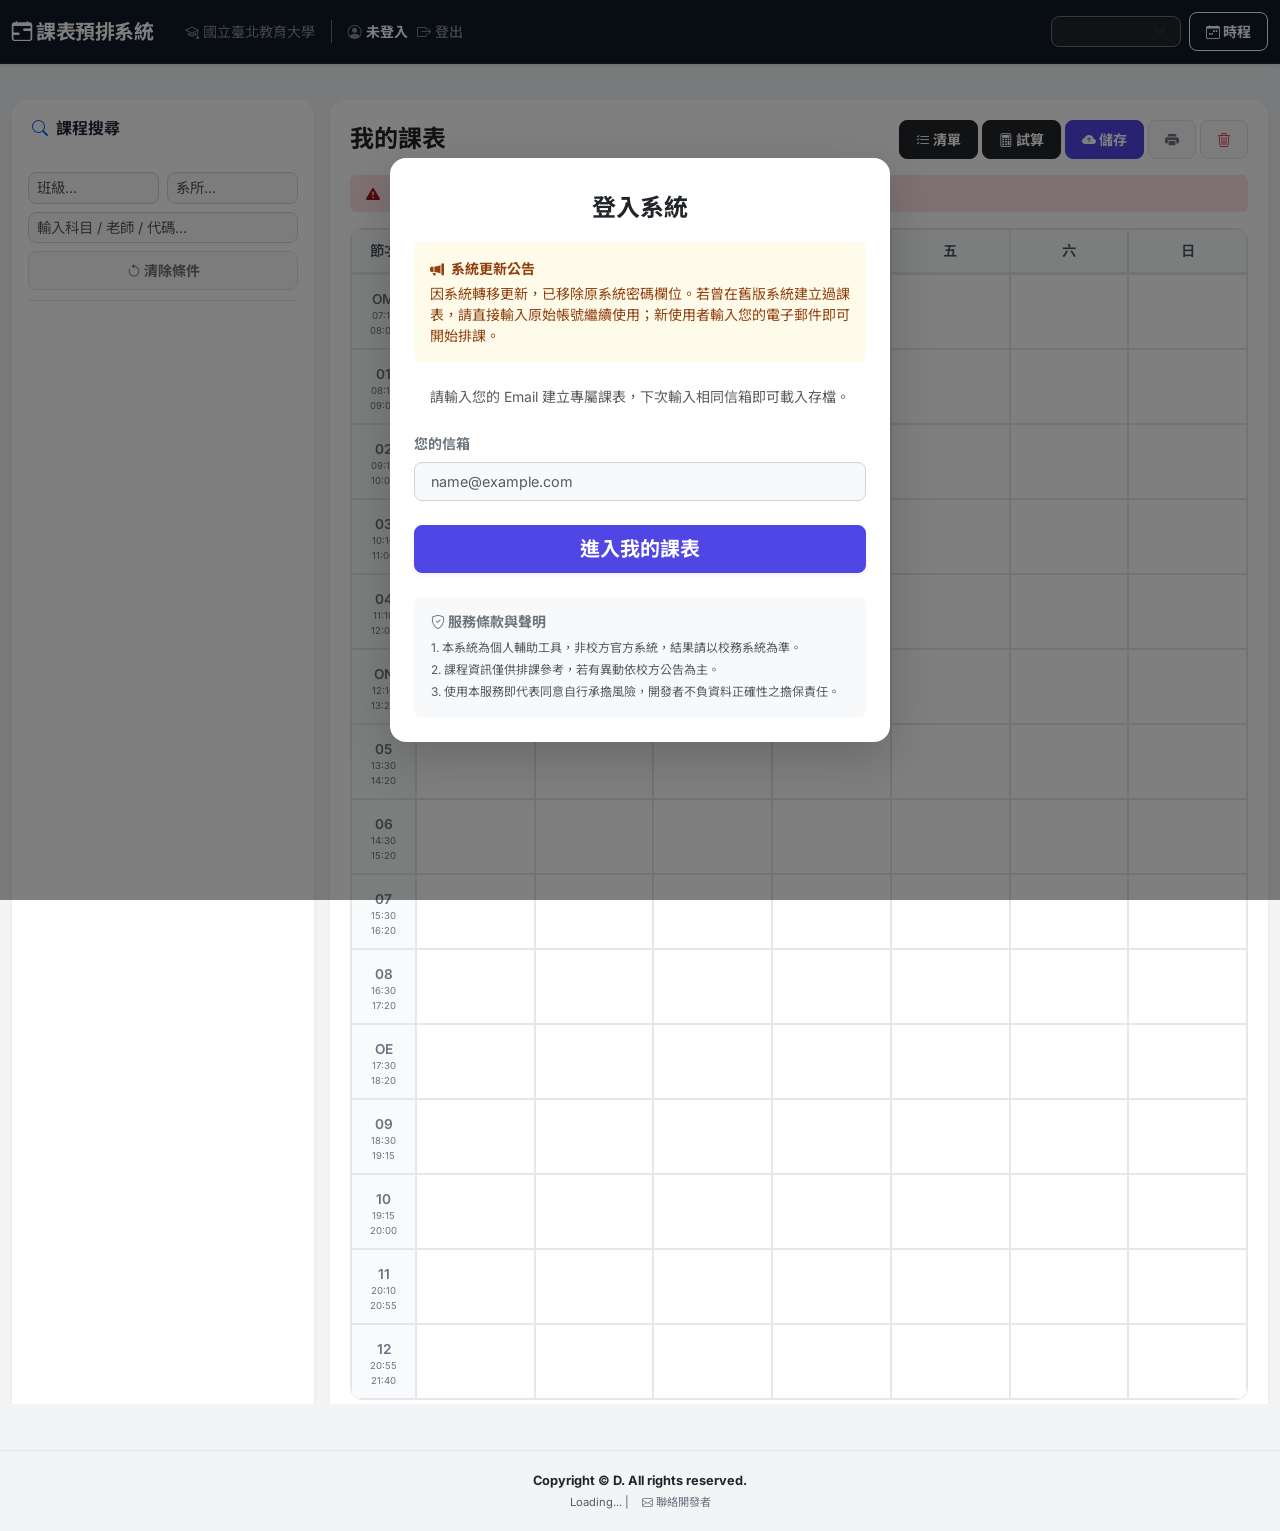
==== index.html @ 664c2acf "Update index.html" ====
<!DOCTYPE html>
<html lang="zh-TW">
<head>
  <meta charset="utf-8">
  <meta name="viewport" content="width=device-width, initial-scale=1">
  <title>課表預排系統</title>
  <link href="https://cdn.jsdelivr.net/npm/bootstrap@5.3.0/dist/css/bootstrap.min.css" rel="stylesheet">
  <link href="https://cdn.jsdelivr.net/npm/bootstrap-icons@1.10.0/font/bootstrap-icons.css" rel="stylesheet">
  <link href="https://fonts.googleapis.com/css2?family=Inter:wght@400;500;600;700&family=Noto+Sans+TC:wght@400;500;700&display=swap" rel="stylesheet">
  
  <style>
    /* === 1. 現代化基礎設計 === */
    :root {
      --primary-color: #4f46e5;
      --primary-hover: #4338ca;
      --bg-color: #f3f4f6;
      --card-bg: #ffffff;
      --text-main: #1f2937;
      --text-muted: #6b7280;
      --border-color: #e5e7eb;
    }

    html, body { height: 100%; margin: 0; padding: 0; }
    body { 
      font-family: 'Inter', 'Noto Sans TC', sans-serif; 
      background-color: var(--bg-color); 
      color: var(--text-main);
      display: flex; flex-direction: column; 
    }
    
    .navbar { background-color: #111827 !important; border-bottom: 1px solid #1f2937; }
    .navbar-brand { font-weight: 700; letter-spacing: -0.5px; }
    .main-content { flex: 1 0 auto; padding-bottom: 30px; height: auto; overflow: visible; padding-top: 20px; }
    
    .card, .timetable-wrapper, .modal-content { 
      border: none; border-radius: 16px; background: var(--card-bg);
      box-shadow: 0 4px 6px -1px rgba(0,0,0,0.05), 0 2px 4px -1px rgba(0,0,0,0.03); 
    }
    
    .card-header { 
      background-color: var(--card-bg) !important; color: var(--text-main) !important; 
      border-bottom: 1px solid var(--border-color); font-weight: 700;
      border-radius: 16px 16px 0 0 !important; padding: 1rem 1.25rem;
    }

    .form-control, .form-select { border-radius: 8px; border: 1px solid #d1d5db; box-shadow: inset 0 1px 2px rgba(0,0,0,0.02); font-size: 0.9rem; }
    .form-control:focus, .form-select:focus { border-color: var(--primary-color); box-shadow: 0 0 0 3px rgba(79, 70, 229, 0.1); }
    .btn { border-radius: 8px; font-weight: 500; padding: 0.5rem 1rem; transition: all 0.2s; }
    .btn-primary { background-color: var(--primary-color); border-color: var(--primary-color); }
    .btn-primary:hover { background-color: var(--primary-hover); border-color: var(--primary-hover); }

    /* 課程列表設計 */
    #courseList { overflow-y: auto; border-top: 1px solid var(--border-color); margin-top: 10px; }
    .list-group-item { border-left: none; border-right: none; padding: 1rem 0.5rem; border-bottom: 1px solid var(--border-color); }
    .list-group-item:last-child { border-bottom: none; }

    /* 現代化課表網格 */
    .timetable-wrapper { padding: 20px; overflow-x: auto; min-height: 300px; }
    .timetable { width: 100%; table-layout: fixed; border-collapse: separate; border-spacing: 0; min-width: 800px; border: 1px solid var(--border-color); border-radius: 12px; overflow: hidden; }
    .timetable th, .timetable td { border: 1px solid var(--border-color); text-align: center; vertical-align: middle; padding: 2px; height: 75px; }
    .timetable th { background-color: #f9fafb; color: #4b5563; height: 45px; font-weight: 600; font-size: 0.9rem; border-bottom: 2px solid var(--border-color); }
    .period-col { width: 65px; background-color: #f9fafb; font-weight: 600; color: #6b7280; font-size: 0.85rem; position: sticky; left: 0; z-index: 5; }
    
    .course-cell { border-radius: 6px; padding: 4px; margin-bottom: 3px; line-height: 1.25; cursor: pointer; text-align: left; border-left: 4px solid; transition: transform 0.15s ease, box-shadow 0.15s ease; position: relative; }
    .course-cell:hover { transform: translateY(-2px); z-index: 10; box-shadow: 0 4px 10px rgba(0,0,0,0.1); }
    
    .type-required { background-color: #e0e7ff; color: #3730a3; border-left-color: #6366f1; }
    .type-elective { background-color: #f3f4f6; color: #374151; border-left-color: #9ca3af; }
    .type-general { background-color: #fef3c7; color: #92400e; border-left-color: #f59e0b; }
    .status-conflict { background-color: #fee2e2 !important; color: #991b1b !important; border-left-color: #ef4444 !important; }

    .cell-title { font-size: 0.85rem; font-weight: 700; margin-bottom: 2px; letter-spacing: -0.2px; }
    .cell-teacher { font-size: 0.75rem; opacity: 0.85; margin-bottom: 0px;}
    .cell-room { font-size: 0.7rem; opacity: 0.7; }
    .cell-class { font-size: 0.7rem; opacity: 0.8; margin-bottom: 2px; }
    
    .type-badge { font-size: 0.65rem; padding: 2px 4px; border-radius: 4px; margin-right: 4px; background: rgba(255,255,255,0.7); font-weight: 600; border: 1px solid rgba(0,0,0,0.05); }
    .week-badge { font-size: 0.65rem; padding: 2px 4px; border-radius: 4px; margin-right: 3px; color: white; background-color: #8b5cf6; vertical-align: middle; font-weight: 600; }

    .btn-delete { position: absolute; top: 2px; right: 2px; font-size: 11px; color: #dc3545; background: rgba(255,255,255,0.95); border-radius: 50%; width: 18px; height: 18px; line-height: 18px; text-align: center; display: none; z-index: 20; border: 1px solid #fecaca; }
    .course-cell:hover .btn-delete { display: block; }

    .schedule-card { border: 1px solid var(--border-color); border-radius: 12px; box-shadow: none; height: 100%; background: white; position: relative; overflow: hidden; padding: 20px; }
    .schedule-date { font-size: 1.1rem; font-weight: 700; margin: 10px 0; color: var(--text-main); }
    .step-list { padding: 0; margin-top: 15px; list-style: none; text-align: left; }
    .step-item { padding-left: 5px; margin-bottom: 8px; color: var(--text-muted); font-size: 0.9rem; }
    .status-badge { position: absolute; top: 15px; right: 15px; font-size: 0.75rem; padding: 4px 8px; border-radius: 20px; font-weight: 700; }
    .schedule-card.active { border-color: var(--primary-color); background-color: #f8fafc; }
    .schedule-card.active .status-badge { background: #e0e7ff; color: var(--primary-color); }
    .schedule-card.past { opacity: 0.7; }
    .schedule-card.past .status-badge { background: #f3f4f6; color: #6b7280; }

    .main-footer { padding: 20px; text-align: center; color: var(--text-muted); font-size: 0.8rem; border-top: 1px solid var(--border-color); background: var(--bg-color); flex-shrink: 0; margin-top: auto; }
    .footer-link { color: var(--text-muted); text-decoration: none; margin-left: 10px; transition: color 0.2s; }
    .footer-link:hover { color: var(--primary-color); }
    #loadingOverlay { position: fixed; top: 0; left: 0; width: 100%; height: 100%; background: rgba(255, 255, 255, 0.9); z-index: 9999; display: flex; flex-direction: column; justify-content: center; align-items: center; backdrop-filter: blur(4px); }
    
    @media (min-width: 768px) {
      .desktop-h-100, .filter-card, .card-body-flex { height: 100%; overflow: hidden; }
      .timetable-wrapper { height: 100%; overflow-y: auto; margin-top: 0; }
      #courseList { flex: 1; max-height: none; }
    }

    /* === 🖨️ 列印介面終極優化 === */
    @media print {
      @page { size: A4 landscape; margin: 10mm; } /* 強制橫向列印，設定適當邊距 */
      body { background: #fff; -webkit-print-color-adjust: exact; print-color-adjust: exact; color: #000; }
      
      /* 隱藏不必要的元素 */
      .no-print, .navbar, .main-footer, .filter-card, #conflictAlert, .btn-delete { display: none !important; }
      
      /* 讓課表區塊佔滿全版 */
      .main-content { padding: 0 !important; }
      .col-md-9 { width: 100% !important; flex: 0 0 100% !important; max-width: 100% !important; padding: 0; }
      .timetable-wrapper { box-shadow: none !important; border: none !important; padding: 0 !important; margin: 0 !important; overflow: visible !important; height: auto !important; }
      
      /* 標題優化：加入使用者 ID (透過 JS 動態寫入 data-user 屬性) */
      #scheduleTitle { text-align: center; font-size: 1.8rem; margin-bottom: 15px !important; color: #000; display: block; width: 100%; }
      #scheduleTitle::after { content: " (" attr(data-user) ")"; font-size: 1.2rem; color: #555; font-weight: normal; }

      /* 表格優化：加粗格線、去除底色干擾 */
      .timetable { width: 100%; border: 2px solid #000 !important; border-radius: 0 !important; }
      .timetable th, .timetable td { border: 1px solid #000 !important; height: auto; min-height: 80px; padding: 3px; }
      .timetable th { background-color: #f0f0f0 !important; color: #000 !important; border-bottom: 2px solid #000 !important; font-size: 1rem; }
      .period-col { background-color: #f8f9fa !important; color: #000 !important; font-size: 0.9rem; }
      
      /* 課程方塊優化：保留左側顏色帶，其餘白底黑字最清晰 */
      .course-cell { border: 1px solid #666; margin-bottom: 2px; padding: 3px 4px; background-color: #fff !important; color: #000 !important; border-left-width: 5px !important; box-shadow: none !important; }
      .type-required { border-left-color: #6366f1 !important; }
      .type-elective { border-left-color: #9ca3af !important; }
      .type-general { border-left-color: #f59e0b !important; }
      
      /* 隱藏班級、老師、標籤，版面更乾淨 */
      .cell-class, .cell-teacher, .type-badge { display: none !important; }
      .cell-title { font-size: 0.9rem; margin-bottom: 1px; color: #000; }
      .cell-room { font-size: 0.8rem; color: #444; }
      .week-badge { background-color: transparent !important; color: #000 !important; border: 1px solid #000; border-radius: 2px; padding: 0 2px; }
    }
  </style>
</head>
<body>

<div id="loadingOverlay">
  <div class="spinner-border text-primary" role="status"></div>
  <h6 class="mt-3 text-secondary fw-bold">系統載入中</h6>
</div>

<div class="toast-container position-fixed bottom-0 end-0 p-3 no-print" style="z-index: 1060;">
  <div id="liveToast" class="toast align-items-center text-bg-success border-0" role="alert" aria-live="assertive" aria-atomic="true">
    <div class="d-flex">
      <div class="toast-body fw-bold"><i class="bi bi-check-circle-fill me-2"></i> 已加入課程</div>
      <button type="button" class="btn-close btn-close-white me-2 m-auto" data-bs-dismiss="toast"></button>
    </div>
  </div>
</div>

<div class="modal fade" id="creditModal" tabindex="-1"><div class="modal-dialog modal-dialog-centered"><div class="modal-content"><div class="modal-header bg-dark text-white border-0"><h5 class="modal-title fw-bold"><i class="bi bi-calculator"></i> 學分試算</h5><button type="button" class="btn-close btn-close-white" data-bs-dismiss="modal"></button></div><div class="modal-body text-center p-4"><div class="mb-3"><label class="form-label fw-bold text-secondary">請選擇您的年級</label><select class="form-select w-75 mx-auto" id="creditGradeSelect" onchange="checkCredits()"><option value="1">大一</option><option value="2">大二</option><option value="3">大三</option><option value="4">大四 (含延修生)</option></select></div><h1 class="display-3 fw-bold text-primary my-3" id="currentCreditDisplay">0</h1><p class="text-muted small" id="creditRuleText">學分下限: 15 / 上限: 27</p><div class="alert alert-danger d-none mt-3 text-start border-0" id="creditAlert" style="font-size: 0.9rem; background-color: #fee2e2; color: #991b1b;"><i class="bi bi-exclamation-triangle-fill me-1"></i> 學分未在規範內，選課前請務必確認，以免違反選課辦法。</div></div><div class="modal-footer border-0 justify-content-center"><button type="button" class="btn btn-secondary px-4" data-bs-dismiss="modal">關閉</button></div></div></div></div>
<div class="modal fade" id="successModal" tabindex="-1"><div class="modal-dialog modal-sm modal-dialog-centered"><div class="modal-content"><div class="modal-body text-center py-4"><i class="bi bi-check-circle-fill text-success" style="font-size: 3rem;"></i><h5 class="fw-bold mt-3" id="successMsgTitle">儲存成功</h5><p class="text-muted small mb-3">資料已同步至雲端</p><button type="button" class="btn btn-success w-100" data-bs-dismiss="modal">確定</button></div></div></div></div>
<div class="modal fade" id="existModal" tabindex="-1"><div class="modal-dialog modal-sm modal-dialog-centered"><div class="modal-content"><div class="modal-body text-center py-4"><i class="bi bi-exclamation-circle-fill text-danger" style="font-size: 3rem;"></i><h5 class="fw-bold mt-3">無法加入</h5><p class="text-muted small mb-3">這堂課已經在您的清單中</p><button type="button" class="btn btn-secondary w-100" data-bs-dismiss="modal">關閉</button></div></div></div></div>
<div class="modal fade" id="clearModal" tabindex="-1"><div class="modal-dialog modal-sm modal-dialog-centered"><div class="modal-content"><div class="modal-body text-center py-4"><i class="bi bi-trash3-fill text-danger" style="font-size: 3rem;"></i><h5 class="fw-bold mt-3">確定清空課表？</h5><p class="text-muted small mb-3">此動作將更新資料庫且無法復原</p><div class="d-flex gap-2"><button type="button" class="btn btn-light w-50 border" data-bs-dismiss="modal">取消</button><button type="button" class="btn btn-danger w-50" onclick="confirmClear()">確定清空</button></div></div></div></div></div>
<div class="modal fade" id="removeModal" tabindex="-1"><div class="modal-dialog modal-sm modal-dialog-centered"><div class="modal-content"><div class="modal-body text-center py-4"><i class="bi bi-eraser-fill text-danger" style="font-size: 3rem;"></i><h5 class="fw-bold mt-3">移除課程</h5><p class="text-muted small mb-3">將從您的預排清單中刪除</p><div class="d-flex gap-2"><button type="button" class="btn btn-light w-50 border" data-bs-dismiss="modal">取消</button><button type="button" class="btn btn-danger w-50" onclick="confirmRemove()">移除</button></div></div></div></div></div>

<div class="modal fade" id="loginModal" data-bs-backdrop="static" data-bs-keyboard="false" tabindex="-1">
  <div class="modal-dialog modal-dialog-centered">
    <div class="modal-content border-0 shadow-lg">
      <div class="modal-header border-0 pb-0">
        <h4 class="modal-title fw-bold text-dark w-100 text-center mt-3">登入系統</h4>
      </div>
      <div class="modal-body px-4 pb-4">
        <div class="alert alert-warning border-0 small mb-4" style="background-color: #fffbeb; color: #92400e;">
            <div class="fw-bold mb-1"><i class="bi bi-megaphone-fill me-1"></i> 系統更新公告</div>
            因系統轉移更新，已移除原系統密碼欄位。若曾在舊版系統建立過課表，請直接輸入原始帳號繼續使用；新使用者輸入您的電子郵件即可開始排課。
        </div>
        <p class="text-muted small text-center mb-4">請輸入您的 Email 建立專屬課表，下次輸入相同信箱即可載入存檔。</p>
        <form onsubmit="event.preventDefault(); submitLogin();">
          <div class="mb-3">
            <label class="form-label fw-bold text-secondary small">您的信箱</label>
            <input type="email" id="loginId" class="form-control form-control-lg bg-light" placeholder="name@example.com" required>
          </div>
          <div class="d-grid mt-4">
            <button type="submit" id="loginBtn" class="btn btn-primary btn-lg fw-bold shadow-sm">進入我的課表</button>
          </div>
        </form>
        <div id="loginError" class="text-danger mt-2 small text-center fw-bold"></div>
        <div class="bg-light p-3 rounded-3 mt-4 border border-light">
          <h6 class="fw-bold mb-2 small text-secondary"><i class="bi bi-shield-check"></i> 服務條款與聲明</h6>
          <ul class="list-unstyled mb-0 text-muted" style="font-size: 0.75rem;">
            <li class="mb-1">1. 本系統為個人輔助工具，非校方官方系統，結果請以校務系統為準。</li>
            <li class="mb-1">2. 課程資訊僅供排課參考，若有異動依校方公告為主。</li>
            <li>3. 使用本服務即代表同意自行承擔風險，開發者不負資料正確性之擔保責任。</li>
          </ul>
        </div>
      </div>
    </div>
  </div>
</div>

<div class="modal fade" id="infoModal" tabindex="-1">
  <div class="modal-dialog modal-lg modal-dialog-centered modal-dialog-scrollable">
    <div class="modal-content">
      <div class="modal-header border-0">
        <h5 class="modal-title fw-bold" id="infoModalTitle">選課時程</h5>
        <button type="button" class="btn-close" data-bs-dismiss="modal"></button>
      </div>
      <div class="modal-body bg-light">
        <div class="d-flex justify-content-center mb-4" id="scheduleFilterGroup" style="display: none !important;">
           <div class="btn-group shadow-sm" role="group">
             <input type="radio" class="btn-check" name="schedFilter" id="schedAll" autocomplete="off" checked onchange="renderScheduleCards('ALL')">
             <label class="btn btn-outline-primary px-4 fw-bold" for="schedAll">全部</label>

             <input type="radio" class="btn-check" name="schedFilter" id="schedOld" autocomplete="off" onchange="renderScheduleCards('OLD')">
             <label class="btn btn-outline-primary px-4 fw-bold" for="schedOld">舊生</label>

             <input type="radio" class="btn-check" name="schedFilter" id="schedNew" autocomplete="off" onchange="renderScheduleCards('NEW')">
             <label class="btn btn-outline-primary px-4 fw-bold" for="schedNew">新生</label>
           </div>
        </div>
        <div class="row g-3 justify-content-center" id="infoModalBody"></div>
        <div class="text-center mt-4">
          <a href="https://academicntue.ntue.edu.tw/p/412-1002-485.php" target="_blank" class="btn btn-dark rounded-pill px-4 fw-bold"><i class="bi bi-box-arrow-up-right"></i> 國北教大選課專區</a>
        </div>
      </div>
    </div>
  </div>
</div>

<div class="modal fade" id="courseModal" tabindex="-1"><div class="modal-dialog modal-dialog-centered"><div class="modal-content"><div class="modal-header border-0 bg-light"><h5 class="modal-title fw-bold" id="modalCourseTitle">課程資訊</h5><button type="button" class="btn-close" data-bs-dismiss="modal"></button></div><div class="modal-body p-0"><table class="table table-striped mb-0"><tbody id="modalBody"></tbody></table></div></div></div></div>
<div class="modal fade" id="listModal" tabindex="-1"><div class="modal-dialog modal-lg modal-dialog-centered modal-dialog-scrollable"><div class="modal-content"><div class="modal-header bg-dark text-white border-0"><h5 class="modal-title fw-bold"><i class="bi bi-list-check"></i> 已選課程清單</h5><button type="button" class="btn-close btn-close-white" data-bs-dismiss="modal"></button></div><div class="modal-body p-0"><div class="alert alert-light border-bottom small mb-0 rounded-0 text-center text-muted border-0"><i class="bi bi-info-circle"></i> 列表依加入時間排序</div><div class="table-responsive"><table class="table table-hover align-middle mb-0"><thead class="table-light"><tr><th>代碼</th><th>名稱</th><th>教師</th><th>時間</th><th>學分</th><th>操作</th></tr></thead><tbody id="listModalBody"></tbody></table></div></div><div class="modal-footer border-0 bg-light"><button type="button" class="btn btn-outline-dark btn-sm me-auto fw-bold" onclick="printList()"><i class="bi bi-printer"></i> 列印清單</button><div class="fw-bold text-primary fs-5">總學分: <span id="listTotalCredit">0</span></div><button type="button" class="btn btn-secondary btn-sm ms-3 px-3 fw-bold" data-bs-dismiss="modal">關閉</button></div></div></div></div>
<div class="modal fade" id="noTimeModal" tabindex="-1"><div class="modal-dialog modal-sm modal-dialog-centered"><div class="modal-content"><div class="modal-body text-center py-4"><i class="bi bi-info-circle-fill text-warning" style="font-size: 3rem;"></i><h5 class="fw-bold mt-3">已加入清單</h5><p class="text-muted small mb-3">此課程無時間資訊，請至清單中查看</p><button type="button" class="btn btn-warning text-dark fw-bold w-100" data-bs-dismiss="modal">知道了</button></div></div></div></div>
<div class="modal fade" id="unsavedModal" tabindex="-1"><div class="modal-dialog modal-dialog-centered"><div class="modal-content"><div class="modal-header bg-warning text-dark border-0"><h5 class="modal-title fw-bold"><i class="bi bi-exclamation-triangle-fill"></i> 尚未儲存</h5><button type="button" class="btn-close" data-bs-dismiss="modal"></button></div><div class="modal-body text-center py-4"><h5 class="fw-bold mb-2">您有未儲存的變更</h5><p class="text-muted small mb-0">離開前是否要儲存目前的課表？</p></div><div class="modal-footer border-0 justify-content-center bg-light"><button type="button" class="btn btn-light border fw-bold" data-bs-dismiss="modal">取消</button><button type="button" class="btn btn-danger fw-bold" onclick="handleUnsavedLeave()">不儲存離開</button><button type="button" class="btn btn-success fw-bold px-4" onclick="handleUnsavedSave()">儲存</button></div></div></div></div>

<nav class="navbar navbar-dark bg-dark mb-3 no-print flex-shrink-0 shadow-sm">
  <div class="container-fluid py-1">
    <div class="d-flex align-items-center">
      <span class="navbar-brand mb-0 h5"><i class="bi bi-calendar-range"></i> 課表預排系統</span>
      <span class="text-white-50 ms-3 d-none d-md-inline-block small"><i class="bi bi-mortarboard"></i> 國立臺北教育大學</span>
      <span class="text-white-50 ms-2 d-inline-block d-md-none small">國北教</span>
      <span class="text-white-50 ms-3 border-start border-secondary ps-3 d-flex align-items-center small">
        <i class="bi bi-person-circle me-1"></i> <span id="currentUserDisplay" class="user-name-truncate fw-bold text-white">未登入</span>
        <button class="btn btn-sm btn-link text-white-50 p-0 ms-2 text-decoration-none" onclick="logout()" title="登出"><i class="bi bi-box-arrow-right"></i> 登出</button>
      </span>
    </div>
    <div class="d-flex align-items-center mt-2 mt-sm-0">
      <select id="globalSemester" class="form-select form-select-sm me-2 bg-dark text-white border-secondary fw-bold" style="width: 130px;" onchange="onSemesterSelectChange()"></select>
      <button class="btn btn-sm btn-outline-light fw-bold" onclick="openInfoModal()" title="選課時程"><i class="bi bi-calendar-week"></i> <span class="d-none d-md-inline">時程</span></button>
    </div>
  </div>
</nav>

<div class="container-fluid main-content">
  <div class="row desktop-h-100 g-3">
    <div class="col-md-3 desktop-h-100 no-print">
      <div class="card h-100-card filter-card">
        <div class="card-header border-0"><i class="bi bi-search text-primary me-1"></i> 課程搜尋</div>
        <div class="card-body p-3 card-body-flex bg-white rounded-bottom-4">
          <div class="mb-2 flex-shrink-0">
            <div class="row g-2 mb-2">
              <div class="col-6"><input class="form-control form-control-sm bg-light" list="classOptions" id="classInput" placeholder="班級..." onchange="filterCourses()"></div>
              <div class="col-6"><input class="form-control form-control-sm bg-light" list="deptOptions" id="deptInput" placeholder="系所..." onchange="filterCourses()"></div>
            </div>
            <datalist id="classOptions"></datalist><datalist id="deptOptions"></datalist>
            <input type="text" id="keyword" class="form-control form-control-sm mb-2 bg-light" onkeyup="filterCourses()" placeholder="輸入科目 / 老師 / 代碼...">
            <button class="btn btn-sm btn-light border w-100 text-secondary fw-bold" onclick="clearFilters()"><i class="bi bi-arrow-counterclockwise"></i> 清除條件</button>
          </div>
          <div id="courseList" class="pe-1"></div>
        </div>
      </div>
    </div>
    <div class="col-md-9 desktop-h-100">
      <div class="timetable-wrapper bg-white">
        <div class="d-flex justify-content-between align-items-center flex-wrap mb-3">
          <h4 id="scheduleTitle" class="m-0 fw-bold text-dark" data-user="">我的課表</h4>
          <div class="no-print mt-2 mt-md-0 d-flex gap-1">
             <button class="btn btn-sm btn-dark fw-bold" onclick="openListModal()"><i class="bi bi-list-check"></i> 清單</button>
             <button class="btn btn-sm btn-dark fw-bold" onclick="openCreditModal()"><i class="bi bi-calculator"></i> 試算</button>
             <button class="btn btn-sm btn-primary px-3 fw-bold" onclick="saveSchedule()"><i class="bi bi-cloud-arrow-up-fill"></i> 儲存</button>
             <button class="btn btn-sm btn-light border text-secondary fw-bold" onclick="printSchedule()" title="列印課表"><i class="bi bi-printer-fill"></i></button>
             <button class="btn btn-sm btn-light border text-danger fw-bold" onclick="openClearModal()" title="清空課表"><i class="bi bi-trash3"></i></button>
          </div>
        </div>
        <div id="conflictAlert" class="alert alert-danger py-2 mb-3 border-0 small fw-bold" style="background-color: #fee2e2; color: #991b1b;"><i class="bi bi-exclamation-triangle-fill me-2"></i> 目前有衝堂，請注意！</div>
        <table class="timetable"><thead><tr><th class="period-col">節次</th><th>一</th><th>二</th><th>三</th><th>四</th><th>五</th><th>六</th><th>日</th></tr></thead><tbody id="timetableBody"></tbody></table>
      </div>
    </div>
  </div>
</div>

<footer class="main-footer no-print">
  <div class="mb-1 fw-bold text-dark">Copyright &copy; D. All rights reserved.</div>
  <div class="small text-muted"><span id="footerInfo">Loading...</span> | <a href="mailto:xin.itts.1346@gmail.com" class="footer-link"><i class="bi bi-envelope"></i> 聯絡開發者</a></div>
</footer>

<script src="https://cdn.jsdelivr.net/npm/bootstrap@5.3.0/dist/js/bootstrap.bundle.min.js"></script>
<script>
  // ==========================================
  // ⚠️ 這是 GitHub Pages 專用，請設定 API_URL
  // ==========================================
  const API_URL = "https://script.google.com/macros/s/AKfycbw1tjPCIgpEXB0M5PhjHvGp3OhDu_INFtUFZbO8QvaPzNrOlqnTKXuQIWU25RIfHdWq/exec"; // <-- 請貼上您最新部署的網址

  async function apiCall(action, params = {}) {
    params.action = action; 
    const response = await fetch(API_URL, {
        method: "POST",
        headers: { "Content-Type": "text/plain;charset=utf-8" },
        body: JSON.stringify(params)
    });
    return await response.json();
  }

  let allData = [], currentSemData = [], userSchedules = {}, mySchedule = [], setupData = {}, schedules = [];
  let currentSchedulesForModal = []; // 給 Modal 過濾用的暫存陣列
  let currentUserId = "";
  let loginModal, successModal, existModal, clearModal, removeModal, infoModal, courseModal, creditModal, listModal, unsavedModal, noTimeModal;
  let courseToRemoveId = null;
  let currentSemesterVal = ""; 
  let isDirty = false, pendingSemester = null, toastEl;

  // 登入時效大幅延長至 7 天 (7 * 24 * 60 * 60 * 1000 毫秒)
  const SESSION_TIMEOUT = 604800000; 
  const COL = { SEM: 0, ID: 1, NAME: 2, TYPE: 4, CATEGORY: 5, CLASS: 6, DEPT: 7, SYS: 8, TEACHER: 9, TIME: 10, ROOM: 11, CREDIT: 12, NOTE: 20 };
  const PERIODS = ["OM", "01", "02", "03", "04", "ON", "05", "06", "07", "08", "OE", "09", "10", "11", "12"];
  const PERIOD_MAP = { "OM": "07:10-08:00", "01": "08:10-09:00", "02": "09:10-10:00", "03": "10:10-11:00", "04": "11:10-12:00", "ON": "12:10-13:20", "05": "13:30-14:20", "06": "14:30-15:20", "07": "15:30-16:20", "08": "16:30-17:20", "OE": "17:30-18:20", "09": "18:30-19:15", "10": "19:15-20:00", "11": "20:10-20:55", "12": "20:55-21:40" };
  const WEEKDAY_MAP = { "一": 1, "二": 2, "三": 3, "四": 4, "五": 5, "六": 6, "日": 7 };

  window.onload = function() {
    renderTimetableGrid();
    loginModal = new bootstrap.Modal(document.getElementById('loginModal'));
    successModal = new bootstrap.Modal(document.getElementById('successModal'));
    existModal = new bootstrap.Modal(document.getElementById('existModal'));
    clearModal = new bootstrap.Modal(document.getElementById('clearModal'));
    removeModal = new bootstrap.Modal(document.getElementById('removeModal'));
    infoModal = new bootstrap.Modal(document.getElementById('infoModal'));
    courseModal = new bootstrap.Modal(document.getElementById('courseModal'));
    creditModal = new bootstrap.Modal(document.getElementById('creditModal'));
    listModal = new bootstrap.Modal(document.getElementById('listModal'));
    unsavedModal = new bootstrap.Modal(document.getElementById('unsavedModal'));
    noTimeModal = new bootstrap.Modal(document.getElementById('noTimeModal'));
    toastEl = new bootstrap.Toast(document.getElementById('liveToast'), {delay: 2000});
    window.addEventListener('beforeunload', function (e) { if (isDirty) { e.preventDefault(); e.returnValue = ''; } });
    
    initApp();
  };

  async function initApp() {
    const savedId = localStorage.getItem("schedule_uid");
    const lastTime = localStorage.getItem("schedule_last_active");
    let isSessionValid = (savedId && lastTime && (Date.now() - parseInt(lastTime) < SESSION_TIMEOUT));
    
    try {
      // ⚠️ 修正：傳遞給後端的參數必須是 email (配合後端寫法)
      const payload = { email: isSessionValid ? savedId : "" };
      const res = await apiCall('appStart', payload);
      if (res.error) throw new Error(res.error);

      setupData = res.setupData || {};
      schedules = res.schedules || [];
      document.getElementById("footerInfo").innerText = `資料更新：${setupData['DataUpdateDate'] || 'N/A'} | 版本：${setupData['SystemVerDate'] || 'V2.0'}`;
      
      const semList = res.semesterList || [];
      let select = document.getElementById("globalSemester");
      semList.forEach(s => select.add(new Option(s, s)));
      currentSemesterVal = res.defaultSemester;
      select.value = currentSemesterVal;
      updateScheduleTitle(currentSemesterVal, isSessionValid ? savedId : "");

      if(res.courseData && res.courseData.data) {
        currentSemData = res.courseData.data;
        try { sessionStorage.setItem(`course_data_${currentSemesterVal}`, JSON.stringify(currentSemData)); } catch(e) {}
      }
      updateFilterOptions();

      if (isSessionValid && res.userData && res.userData.status === "success") {
        currentUserId = savedId;
        userSchedules = res.userData.scheduleMap;
        document.getElementById("currentUserDisplay").innerText = currentUserId;
        refreshSession();
        mySchedule = userSchedules[currentSemesterVal] || [];
        refreshTimetableUI();
        filterCourses();
      } else {
        localStorage.removeItem("schedule_uid");
        loginModal.show();
      }
    } catch (err) {
      console.error(err);
      alert("系統初始化失敗，請確認 API_URL 是否正確。");
      loginModal.show();
    } finally {
      document.getElementById("loadingOverlay").style.display = 'none';
    }
  }

  function logout() {
    if(isDirty && !confirm("您有未儲存的變更，確定要登出並放棄變更嗎？")) return;
    localStorage.removeItem("schedule_uid");
    localStorage.removeItem("schedule_last_active");
    currentUserId = "";
    mySchedule = [];
    userSchedules = {};
    isDirty = false;
    document.getElementById("currentUserDisplay").innerText = "未登入";
    updateScheduleTitle(currentSemesterVal, "");
    document.getElementById("loginId").value = "";
    refreshTimetableUI(); 
    loginModal.show();
  }

  async function submitLogin() {
    let email = document.getElementById("loginId").value.trim(); 
    if (!email) return; 
    let btn = document.getElementById("loginBtn");
    btn.disabled = true; btn.innerText = "驗證中...";
    
    try {
      const res = await apiCall('handleUserLogin', { email: email });
      if (res.status === "success") { 
        currentUserId = email; 
        userSchedules = res.scheduleMap; 
        document.getElementById("currentUserDisplay").innerText = currentUserId; 
        updateScheduleTitle(currentSemesterVal, currentUserId);
        refreshSession(); 
        loginModal.hide(); 
        mySchedule = userSchedules[currentSemesterVal] || [];
        refreshTimetableUI();
      } else { 
        document.getElementById("loginError").innerText = res.msg; 
      }
    } catch(err) {
      document.getElementById("loginError").innerText = "連線失敗，請檢查網路";
    } finally {
      btn.disabled = false; btn.innerText = "進入我的課表";
    }
  }

  function onSemesterSelectChange() {
    const newSem = document.getElementById("globalSemester").value;
    if (isDirty) { pendingSemester = newSem; unsavedModal.show(); document.getElementById("globalSemester").value = currentSemesterVal; } 
    else { changeSemester(newSem); }
  }
  function handleUnsavedLeave() { unsavedModal.hide(); isDirty = false; if(pendingSemester) { document.getElementById("globalSemester").value = pendingSemester; changeSemester(pendingSemester); pendingSemester = null; } }
  function handleUnsavedSave() { unsavedModal.hide(); saveToBackend(false); }

  async function changeSemester(sem) {
    if(!sem) sem = document.getElementById("globalSemester").value;
    currentSemesterVal = sem; 
    refreshSession();
    updateScheduleTitle(sem, currentUserId);
    document.querySelectorAll("td[id^='cell-']").forEach(td => td.innerHTML = "");
    
    const cachedData = sessionStorage.getItem(`course_data_${sem}`);
    if(cachedData) {
        currentSemData = JSON.parse(cachedData);
        updateFilterOptions(); filterCourses(); 
        mySchedule = userSchedules[sem] || []; 
        refreshTimetableUI(); 
        isDirty = false;
        return;
    }
    
    document.getElementById("loadingOverlay").style.display = 'flex';
    try {
      const res = await apiCall('getCourseData', { semester: sem });
      if(res.error) throw new Error(res.error);
      currentSemData = res.data; 
      try { sessionStorage.setItem(`course_data_${sem}`, JSON.stringify(currentSemData)); } catch(e) {}
      updateFilterOptions(); filterCourses(); 
      mySchedule = userSchedules[sem] || []; 
      refreshTimetableUI(); 
      isDirty = false;
    } catch(err) {
      alert("讀取課程失敗");
    } finally {
      document.getElementById("loadingOverlay").style.display = 'none';
    }
  }

  function parseCourseTime(timeStr) {
    if (!timeStr) return [];
    let raw = timeStr.replace(/[\uFF01-\uFF5E]/g, function(c) { return String.fromCharCode(c.charCodeAt(0) - 0xFEE0); }).replace(/\u3000/g, " ");
    raw = raw.toUpperCase().replace(/0N/g, "ON").replace(/0E/g, "OE").replace(/0M/g, "OM");
    let weekType = "ALL";
    if (raw.includes("單週") && !raw.includes("雙週")) weekType = "ODD";
    else if (raw.includes("雙週") && !raw.includes("單週")) weekType = "EVEN";
    let cleanRaw = raw.replace(/-[\u4e00-\u9fa5]+/g, ""); 
    const regex = /([\u4e00-\u9fa5])\s*\(([^)]+)\)/g;
    let results = [], match;
    while ((match = regex.exec(cleanRaw)) !== null) {
      let weekdayIndex = WEEKDAY_MAP[match[1]];
      let periods = match[2].split(',').map(p => {
          let s = p.trim();
          if (/^\d$/.test(s)) return '0' + s; 
          if (s === 'E' || s === '0E') return 'OE';
          if (s === 'N' || s === '0N') return 'ON';
          if (s === 'M' || s === '0M') return 'OM';
          return s;
      }).filter(p => p);
      if (weekdayIndex && periods.length > 0) results.push({ weekdayIndex, periods, weekType });
    }
    return results;
  }

  function refreshTimetableUI() {
    document.querySelectorAll("td[id^='cell-']").forEach(td => td.innerHTML = "");
    let hasConflictAlert = false;
    let gridMap = {};

    mySchedule.forEach(course => {
      let timeSegments = [];
      if (course.parsed) {
          if (Array.isArray(course.parsed)) timeSegments = course.parsed;
          else if (typeof course.parsed === 'object') timeSegments = [course.parsed]; 
      }
      timeSegments.forEach(seg => {
        let type = seg.weekType || "ALL";
        seg.periods.forEach(p => {
            let key = `${seg.weekdayIndex}-${p}`;
            if (!gridMap[key]) gridMap[key] = [];
            gridMap[key].push({ course, type });
        });
      });
    });

    for (const [key, items] of Object.entries(gridMap)) {
        let cell = document.getElementById(`cell-${key}`);
        if (!cell) continue;
        let isConflict = false;
        if (items.length > 1) {
            if (items.length === 2) {
                let t1 = items[0].type, t2 = items[1].type;
                if (!((t1 === "ODD" && t2 === "EVEN") || (t1 === "EVEN" && t2 === "ODD"))) isConflict = true;
            } else isConflict = true;
        }
        if (isConflict) hasConflictAlert = true;

        items.forEach(item => {
            let course = item.course;
            let row = course.fullData;
            if(!row) return; 
            let idSafe = String(course.id);
            let isGeneral = String(row[COL.CATEGORY]).includes("通識");
            let isRequired = String(row[COL.TYPE]).includes("必");
            let colorClass = isGeneral ? "type-general" : (isRequired ? "type-required" : "type-elective");
            if (isConflict) colorClass = "status-conflict";
            let typeChar = isRequired ? "必" : "選";
            let badgeHtml = `<span class="type-badge">${typeChar}</span>`;
            let weekBadge = "";
            if (item.type === "ODD") weekBadge = `<span class="week-badge">單週</span>`;
            if (item.type === "EVEN") weekBadge = `<span class="week-badge" style="background-color:#e83e8c">雙週</span>`;

            cell.innerHTML += `<div class="course-cell ${colorClass}" onclick="showCourseDetails('${idSafe}')"><div class="btn-delete" onclick="event.stopPropagation(); removeCourse('${idSafe}')"><i class="bi bi-trash3-fill"></i></div><div class="cell-class text-truncate">${row[COL.CLASS]}</div><div class="cell-title text-truncate">${weekBadge}${badgeHtml}${row[COL.NAME]}</div><div class="cell-teacher text-truncate"><i class="bi bi-person-fill" style="font-size:0.7rem;"></i> ${row[COL.TEACHER]}</div><div class="cell-room text-truncate"><i class="bi bi-geo-alt-fill" style="font-size:0.6rem;"></i> ${row[COL.ROOM] || "未定"}</div></div>`;
        });
    }
    document.getElementById("conflictAlert").style.display = hasConflictAlert ? "block" : "none";
  }

  function addToSchedule(idStr) {
    const id = String(idStr);
    let row = currentSemData.find(r => String(r[COL.ID]) === id);
    if(!row) { alert("系統錯誤：找不到該課程資料"); return; }
    if (mySchedule.some(c => String(c.id) === id)) { existModal.show(); return; }
    let parsed = parseCourseTime(row[COL.TIME]);
    mySchedule.push({ id, name: row[COL.NAME], time: row[COL.TIME], parsed, fullData: row });
    isDirty = true;
    if (parsed.length > 0) { refreshTimetableUI(); toastEl.show(); } else { noTimeModal.show(); }
  }

  function openListModal() {
    let tbody = document.getElementById("listModalBody");
    tbody.innerHTML = "";
    let total = 0;
    if (mySchedule.length === 0) {
        tbody.innerHTML = '<tr><td colspan="6" class="text-center text-muted py-3">尚未加入任何課程</td></tr>';
    } else {
        mySchedule.forEach(c => {
            let r = c.fullData;
            if(!r) return;
            let credit = parseFloat(r[COL.CREDIT]) || 0;
            total += credit;
            let idSafe = String(c.id);
            tbody.innerHTML += `<tr><td><span class="badge bg-secondary">${String(r[COL.ID]).padStart(4,'0')}</span></td><td class="fw-bold">${r[COL.NAME]}</td><td>${r[COL.TEACHER]}</td><td class="small text-muted">${r[COL.TIME]}</td><td><span class="fw-bold text-primary">${credit}</span></td><td><button class="btn btn-outline-danger btn-sm" onclick="listRemove('${idSafe}')"><i class="bi bi-trash3"></i></button></td></tr>`;
        });
    }
    document.getElementById("listTotalCredit").innerText = total;
    listModal.show();
  }
  function listRemove(id) { courseToRemoveId = id; removeModal.show(); }
  function confirmRemove() {
    if (courseToRemoveId) {
      mySchedule = mySchedule.filter(c => String(c.id) !== String(courseToRemoveId));
      refreshTimetableUI();
      if (document.getElementById('listModal').classList.contains('show')) openListModal();
      courseToRemoveId = null;
      isDirty = true;
    }
    removeModal.hide();
  }
  
  // 優化列印清單介面
  function printList() {
    let content = `
      <html><head><title>已選課程清單</title>
      <style>
        body { font-family: 'Helvetica Neue', Arial, sans-serif; padding: 20px; color: #333; }
        h2 { text-align: center; border-bottom: 2px solid #000; padding-bottom: 10px; margin-bottom: 20px; }
        table { width: 100%; border-collapse: collapse; margin-bottom: 20px; }
        th, td { border: 1px solid #ddd; padding: 12px 8px; text-align: left; }
        th { background: #f8f9fa; color: #000; font-weight: bold; border-bottom: 2px solid #ccc; }
        tr:nth-child(even) { background-color: #fcfcfc; }
        .total-row { background: #eee; font-weight: bold; font-size: 1.1em; }
        .text-right { text-align: right; }
      </style>
      </head><body>
      <h2>${document.getElementById("scheduleTitle").innerText} - 選課清單</h2>
      <table><thead><tr><th>代碼</th><th>課程名稱</th><th>教師</th><th>時間</th><th>學分</th></tr></thead><tbody>`;
    
    let total = 0;
    mySchedule.forEach(c => { 
        let r = c.fullData; if(!r) return; 
        let credit = parseFloat(r[COL.CREDIT]) || 0; total += credit; 
        content += `<tr><td>${String(r[COL.ID]).padStart(4,'0')}</td><td><b>${r[COL.NAME]}</b></td><td>${r[COL.TEACHER]}</td><td>${r[COL.TIME]}</td><td>${credit}</td></tr>`; 
    });
    content += `</tbody><tfoot><tr class="total-row"><td colspan="4" class="text-right">總學分</td><td>${total}</td></tr></tfoot></table>
      <div style="text-align: center; font-size: 0.8rem; color: #666; margin-top: 30px;">印出時間: ${new Date().toLocaleString()}</div>
      </body></html>`;
    let win = window.open('', '', 'height=600,width=800'); win.document.write(content); win.document.close(); win.print();
  }
  function removeCourse(id) { courseToRemoveId = id; removeModal.show(); }
  function openClearModal() { clearModal.show(); }
  
  async function confirmClear() { 
    if (!currentUserId) { loginModal.show(); return; } 
    refreshSession(); 
    mySchedule = []; 
    refreshTimetableUI(); 
    clearModal.hide(); 
    await saveToBackend(true); 
  }
  
  async function saveSchedule() { 
    if (!currentUserId) { loginModal.show(); return; } 
    refreshSession(); 
    await saveToBackend(true); 
  }
  
  async function saveToBackend(showSuccess = false) {
    document.getElementById("loadingOverlay").style.display = 'flex';
    const sem = currentSemesterVal;
    try {
      const res = await apiCall('saveUserSchedule', { semester: sem, json: JSON.stringify(mySchedule), email: currentUserId });
      if(res.status === "success") {
        userSchedules[sem] = mySchedule;
        isDirty = false;
        if(showSuccess) successModal.show();
        if(pendingSemester) { 
            document.getElementById("globalSemester").value = pendingSemester; 
            changeSemester(pendingSemester); 
            pendingSemester = null; 
        }
      } else alert(res.msg);
    } catch(err) {
      alert("儲存失敗：" + err);
    } finally {
      document.getElementById("loadingOverlay").style.display = 'none';
    }
  }
  
  function printSchedule() { window.print(); }
  function refreshSession() { if (currentUserId) { localStorage.setItem("schedule_uid", currentUserId); localStorage.setItem("schedule_last_active", Date.now()); } }
  
  function updateScheduleTitle(sem, userEmail) {
      document.getElementById("scheduleTitle").innerText = formatSemesterTitle(sem);
      document.getElementById("scheduleTitle").setAttribute("data-user", userEmail || "未登入");
  }
  
  function formatSemesterTitle(sem) { if (sem && sem.includes("-")) { let parts = sem.split("-"); let termChi = parts[1] == "1" ? "第一" : (parts[1] == "2" ? "第二" : parts[1]); return `${parts[0]}學年度${termChi}學期 預排課表`; } return sem + " 課表"; }
  
  function updateFilterOptions() {
    let classes = [...new Set(currentSemData.map(r => r[COL.CLASS]))].sort(); document.getElementById("classOptions").innerHTML = classes.map(c => `<option value="${c}">`).join('');
    let depts = [...new Set(currentSemData.map(r => r[COL.DEPT]))].sort(); document.getElementById("deptOptions").innerHTML = depts.map(d => `<option value="${d}">`).join('');
  }
  
  function filterCourses() {
    const key = document.getElementById("keyword").value.toLowerCase();
    const classVal = document.getElementById("classInput").value;
    const deptVal = document.getElementById("deptInput").value;
    const listDiv = document.getElementById("courseList");
    let count = 0;
    let html = '<div class="list-group list-group-flush">';
    for (let row of currentSemData) {
      if (count >= 50) break;
      let matchKey = !key || `${row[COL.NAME]} ${row[COL.TEACHER]} ${row[COL.SYS]} ${row[COL.ID]}`.toLowerCase().includes(key);
      let matchClass = !classVal || String(row[COL.CLASS]).includes(classVal);
      let matchDept = !deptVal || String(row[COL.DEPT]).includes(deptVal);
      if (matchKey && matchClass && matchDept) {
        let idSafe = String(row[COL.ID]);
        let displayId = idSafe.padStart(4, '0');
        let isRequired = String(row[COL.TYPE]).includes("必");
        let typeBadge = isRequired ? '<span class="badge bg-primary me-1">必</span>' : '<span class="badge bg-secondary me-1">選</span>';
        let roomIcon = row[COL.ROOM] ? `<span class="ms-2"><i class="bi bi-geo-alt"></i> ${row[COL.ROOM]}</span>` : '';
        html += `<div class="list-group-item course-list-item d-flex justify-content-between align-items-center p-2"><div style="flex-grow: 1;"><div class="fw-bold text-dark mb-1">${typeBadge} ${row[COL.NAME]}</div><div class="text-muted" style="font-size: 0.8rem;"><span class="badge bg-light text-dark border me-1">${displayId}</span><span>${row[COL.CLASS]}</span> | <span>${row[COL.TEACHER]}</span><div class="mt-1"><i class="bi bi-clock"></i> ${row[COL.TIME]} ${roomIcon}</div></div></div><button class="btn btn-sm btn-light border ms-2 shadow-sm text-primary fw-bold" onclick="addToSchedule('${idSafe}')"><i class="bi bi-plus-lg"></i></button></div>`;
        count++;
      }
    }
    if (count === 0) listDiv.innerHTML = '<div class="p-4 text-center text-muted">查無符合課程</div>';
    else listDiv.innerHTML = html + '</div>';
  }
  
  function clearFilters() {
    document.getElementById("keyword").value = "";
    document.getElementById("classInput").value = "";
    document.getElementById("deptInput").value = "";
    filterCourses();
  }
  
  function renderTimetableGrid() {
    const tbody = document.getElementById("timetableBody");
    let html = "";
    PERIODS.forEach(p => {
      html += `<tr><td class="period-col"><div class="mt-1">${p}</div><div style="font-size:0.7em;font-weight:normal;">${PERIOD_MAP[p].split('-')[0]}</div><div style="font-size:0.7em;font-weight:normal;">${PERIOD_MAP[p].split('-')[1]}</div></td>`;
      for (let d = 1; d <= 7; d++) html += `<td id="cell-${d}-${p}"></td>`;
      html += `</tr>`;
    });
    tbody.innerHTML = html;
  }
  
  function showCourseDetails(id) {
    const c = mySchedule.find(x => String(x.id) === String(id)); if(!c) return; const r = c.fullData;
    document.getElementById("modalCourseTitle").innerText = r[COL.NAME];
    let html = `<tr><th width="30%">學期</th><td>${r[COL.SEM]}</td></tr><tr><th>代碼</th><td>${String(r[COL.ID]).padStart(4,'0')}</td></tr><tr><th>教師</th><td>${r[COL.TEACHER]}</td></tr><tr><th>班級</th><td>${r[COL.CLASS]}</td></tr><tr><th>選別</th><td>${r[COL.TYPE]}</td></tr><tr><th>修別</th><td>${r[COL.CATEGORY]}</td></tr><tr><th>時間</th><td>${r[COL.TIME]}</td></tr><tr><th>教室</th><td>${r[COL.ROOM]}</td></tr><tr><th>學分</th><td>${r[COL.CREDIT]}</td></tr><tr><th>備註</th><td class="text-danger">${r[COL.NOTE] || ""}</td></tr>`;
    document.getElementById("modalBody").innerHTML = html;
    courseModal.show();
  }
  
  function openCreditModal() {
    let total = 0; mySchedule.forEach(c => { let r = c.fullData; if(r) { let credit = parseFloat(r[COL.CREDIT]); if(!isNaN(credit)) total += credit; }});
    document.getElementById("currentCreditDisplay").innerText = total; checkCredits(total); creditModal.show();
  }
  
  function checkCredits(currentTotal) {
    if(currentTotal === undefined) currentTotal = parseFloat(document.getElementById("currentCreditDisplay").innerText);
    let grade = document.getElementById("creditGradeSelect").value; let ruleText = "", isValid = true;
    if (grade == "1") { ruleText = "學分下限: 15 / 上限: 27"; if (currentTotal < 15 || currentTotal > 27) isValid = false; }
    else if (grade == "2" || grade == "3") { ruleText = "學分下限: 15 (無上限)"; if (currentTotal < 15) isValid = false; }
    else if (grade == "4") { ruleText = "至少修習一門課程"; if (mySchedule.length === 0) isValid = false; }
    document.getElementById("creditRuleText").innerText = ruleText;
    let alertBox = document.getElementById("creditAlert"); if (!isValid) alertBox.classList.remove("d-none"); else alertBox.classList.add("d-none");
  }
  
  // === 新生/舊生時程表過濾邏輯 ===
  function openInfoModal() {
    const sem = document.getElementById("globalSemester").value; 
    document.getElementById("infoModalTitle").innerText = formatSemesterTitle(sem, false) + " 選課時程";
    
    currentSchedulesForModal = schedules.filter(item => item.semester === sem);
    
    // 檢查是否有包含新生或舊生關鍵字，決定是否顯示按鈕
    const hasNewOrOld = currentSchedulesForModal.some(i => i.title.includes('新生') || i.title.includes('舊生'));
    const filterGroup = document.getElementById('scheduleFilterGroup');
    
    if (hasNewOrOld) {
        filterGroup.style.setProperty('display', 'flex', 'important');
        document.getElementById('schedAll').checked = true;
        renderScheduleCards('ALL');
    } else {
        filterGroup.style.setProperty('display', 'none', 'important');
        renderScheduleCards('ALL');
    }
    
    infoModal.show();
  }

  function renderScheduleCards(filterType) {
    const container = document.getElementById("infoModalBody"); 
    if(!currentSchedulesForModal || currentSchedulesForModal.length === 0) { 
        container.innerHTML = '<div class="col-12 text-center text-muted py-3">本學期尚無選課公告</div>'; 
        return; 
    }
    
    const now = new Date(); 
    let html = "";
    
    currentSchedulesForModal.forEach(item => {
      // 過濾邏輯
      if (filterType === 'NEW' && item.title.includes('舊生') && !item.title.includes('新生')) return;
      if (filterType === 'OLD' && item.title.includes('新生') && !item.title.includes('舊生')) return;

      let startTime = new Date(item.startISO); let endTime = new Date(item.endISO); let statusClass = "", badgeHtml = "";
      if (now >= startTime && now <= endTime) { statusClass = "active"; badgeHtml = '<div class="status-badge">進行中</div>'; }
      else if (now > endTime) { statusClass = "past"; badgeHtml = '<div class="status-badge">已結束</div>'; }
      
      let stepsHtml = '<ul class="step-list">'; 
      item.steps.split('\n').forEach((step, index) => { 
          if(step.trim()) stepsHtml += `<li class="step-item">${step.replace(/^\d+\.\s*/, '')}</li>`; 
      }); 
      stepsHtml += '</ul>';
      
      html += `<div class="col-md-6"><div class="schedule-card p-4 ${statusClass} text-${item.theme}">${badgeHtml}<h5 class="card-title fw-bold text-dark">${item.title}</h5><div class="schedule-date">${item.dateRange}</div>${stepsHtml}</div></div>`;
    });
    
    if (html === "") {
        container.innerHTML = `<div class="col-12 text-center text-muted py-3">查無符合條件的時程</div>`;
    } else {
        container.innerHTML = html; 
    }
  }
</script>

</body>
</html>
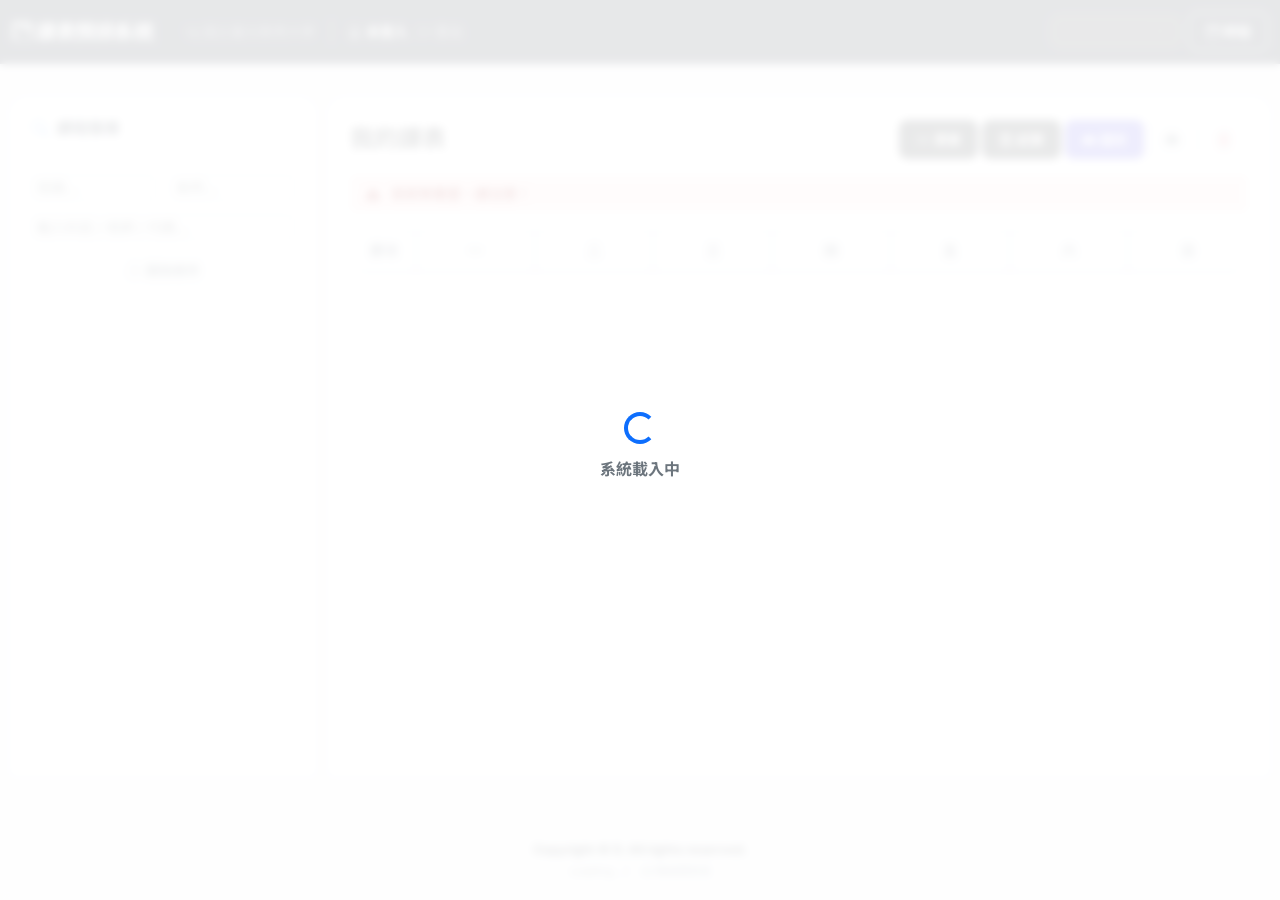
==== commit b449c88d: "Update index.html" ====
--- a/index.html
+++ b/index.html
@@ -80,16 +80,6 @@
     .btn-delete { position: absolute; top: 2px; right: 2px; font-size: 11px; color: #dc3545; background: rgba(255,255,255,0.95); border-radius: 50%; width: 18px; height: 18px; line-height: 18px; text-align: center; display: none; z-index: 20; border: 1px solid #fecaca; }
     .course-cell:hover .btn-delete { display: block; }
 
-    .schedule-card { border: 1px solid var(--border-color); border-radius: 12px; box-shadow: none; height: 100%; background: white; position: relative; overflow: hidden; padding: 20px; }
-    .schedule-date { font-size: 1.1rem; font-weight: 700; margin: 10px 0; color: var(--text-main); }
-    .step-list { padding: 0; margin-top: 15px; list-style: none; text-align: left; }
-    .step-item { padding-left: 5px; margin-bottom: 8px; color: var(--text-muted); font-size: 0.9rem; }
-    .status-badge { position: absolute; top: 15px; right: 15px; font-size: 0.75rem; padding: 4px 8px; border-radius: 20px; font-weight: 700; }
-    .schedule-card.active { border-color: var(--primary-color); background-color: #f8fafc; }
-    .schedule-card.active .status-badge { background: #e0e7ff; color: var(--primary-color); }
-    .schedule-card.past { opacity: 0.7; }
-    .schedule-card.past .status-badge { background: #f3f4f6; color: #6b7280; }
-
     .main-footer { padding: 20px; text-align: center; color: var(--text-muted); font-size: 0.8rem; border-top: 1px solid var(--border-color); background: var(--bg-color); flex-shrink: 0; margin-top: auto; }
     .footer-link { color: var(--text-muted); text-decoration: none; margin-left: 10px; transition: color 0.2s; }
     .footer-link:hover { color: var(--primary-color); }
@@ -101,36 +91,98 @@
       #courseList { flex: 1; max-height: none; }
     }
 
-    /* === 🖨️ 列印介面終極優化 === */
+    /* === 📐 全新「垂直時間軸 (Timeline)」設計 === */
+    .timeline-container {
+      position: relative;
+      padding: 10px 0;
+      margin: 0 auto;
+      max-width: 700px;
+    }
+    /* 時間軸中心線 */
+    .timeline-container::after {
+      content: '';
+      position: absolute;
+      width: 2px;
+      background-color: var(--border-color);
+      top: 0; bottom: 0; left: 20px;
+      margin-left: -1px;
+    }
+    /* 時間軸區塊物件 */
+    .timeline-item {
+      padding: 10px 30px;
+      position: relative;
+      background-color: transparent;
+      width: 100%;
+      text-align: left;
+    }
+    /* 狀態圓點基礎樣式 */
+    .timeline-item::after {
+      content: '';
+      position: absolute;
+      width: 14px; height: 14px;
+      right: auto; left: 13px;
+      background-color: white;
+      border: 2px solid #9ca3af;
+      top: 18px;
+      border-radius: 50%;
+      z-index: 1;
+      transition: all 0.3s;
+    }
+    /* 時間軸內容卡片 */
+    .timeline-content {
+      padding: 15px 20px;
+      background: white;
+      position: relative;
+      border-radius: 12px;
+      border: 1px solid var(--border-color);
+    }
+    /* 1. 進行中節點（高亮 + 呼吸燈） */
+    .timeline-item.active .timeline-content {
+      border-color: var(--primary-color);
+      background-color: #f8fafc;
+    }
+    .timeline-item.active::after {
+      background-color: var(--primary-color);
+      border-color: var(--primary-color);
+      box-shadow: 0 0 0 4px rgba(79, 70, 229, 0.2);
+      animation: pulse-dot 1.8s infinite ease-in-out; /* 呼吸燈外掛 */
+    }
+    /* 2. 已結束節點（灰階淡出） */
+    .timeline-item.past {
+      opacity: 0.6;
+    }
+    .timeline-item.past .timeline-content {
+      background-color: #f9fafb;
+    }
+    .timeline-item.past::after {
+      background-color: #e5e7eb;
+      border-color: #d1d5db;
+    }
+    /* 呼吸燈動畫定義 */
+    @keyframes pulse-dot {
+      0% { box-shadow: 0 0 0 0 rgba(79, 70, 229, 0.5); }
+      70% { box-shadow: 0 0 0 6px rgba(79, 70, 229, 0); }
+      100% { box-shadow: 0 0 0 0 rgba(79, 70, 229, 0); }
+    }
+
+    /* === 列印設定優化 === */
     @media print {
-      @page { size: A4 landscape; margin: 10mm; } /* 強制橫向列印，設定適當邊距 */
+      @page { size: A4 landscape; margin: 10mm; }
       body { background: #fff; -webkit-print-color-adjust: exact; print-color-adjust: exact; color: #000; }
-      
-      /* 隱藏不必要的元素 */
       .no-print, .navbar, .main-footer, .filter-card, #conflictAlert, .btn-delete { display: none !important; }
-      
-      /* 讓課表區塊佔滿全版 */
       .main-content { padding: 0 !important; }
       .col-md-9 { width: 100% !important; flex: 0 0 100% !important; max-width: 100% !important; padding: 0; }
       .timetable-wrapper { box-shadow: none !important; border: none !important; padding: 0 !important; margin: 0 !important; overflow: visible !important; height: auto !important; }
-      
-      /* 標題優化：加入使用者 ID (透過 JS 動態寫入 data-user 屬性) */
       #scheduleTitle { text-align: center; font-size: 1.8rem; margin-bottom: 15px !important; color: #000; display: block; width: 100%; }
       #scheduleTitle::after { content: " (" attr(data-user) ")"; font-size: 1.2rem; color: #555; font-weight: normal; }
-
-      /* 表格優化：加粗格線、去除底色干擾 */
       .timetable { width: 100%; border: 2px solid #000 !important; border-radius: 0 !important; }
       .timetable th, .timetable td { border: 1px solid #000 !important; height: auto; min-height: 80px; padding: 3px; }
       .timetable th { background-color: #f0f0f0 !important; color: #000 !important; border-bottom: 2px solid #000 !important; font-size: 1rem; }
       .period-col { background-color: #f8f9fa !important; color: #000 !important; font-size: 0.9rem; }
-      
-      /* 課程方塊優化：保留左側顏色帶，其餘白底黑字最清晰 */
       .course-cell { border: 1px solid #666; margin-bottom: 2px; padding: 3px 4px; background-color: #fff !important; color: #000 !important; border-left-width: 5px !important; box-shadow: none !important; }
       .type-required { border-left-color: #6366f1 !important; }
       .type-elective { border-left-color: #9ca3af !important; }
       .type-general { border-left-color: #f59e0b !important; }
-      
-      /* 隱藏班級、老師、標籤，版面更乾淨 */
       .cell-class, .cell-teacher, .type-badge { display: none !important; }
       .cell-title { font-size: 0.9rem; margin-bottom: 1px; color: #000; }
       .cell-room { font-size: 0.8rem; color: #444; }
@@ -145,18 +197,11 @@
   <h6 class="mt-3 text-secondary fw-bold">系統載入中</h6>
 </div>
 
-<div class="toast-container position-fixed bottom-0 end-0 p-3 no-print" style="z-index: 1060;">
-  <div id="liveToast" class="toast align-items-center text-bg-success border-0" role="alert" aria-live="assertive" aria-atomic="true">
-    <div class="d-flex">
-      <div class="toast-body fw-bold"><i class="bi bi-check-circle-fill me-2"></i> 已加入課程</div>
-      <button type="button" class="btn-close btn-close-white me-2 m-auto" data-bs-dismiss="toast"></button>
-    </div>
-  </div>
-</div>
+<div class="toast-container position-fixed bottom-0 end-0 p-3 no-print" style="z-index: 1060;"><div id="liveToast" class="toast align-items-center text-white bg-success border-0" role="alert" aria-live="assertive" aria-atomic="true"><div class="d-flex"><div class="toast-body"><i class="bi bi-check-circle-fill me-2"></i> 已加入課程</div><button type="button" class="btn-close btn-close-white me-2 m-auto" data-bs-dismiss="toast"></button></div></div></div>
 
 <div class="modal fade" id="creditModal" tabindex="-1"><div class="modal-dialog modal-dialog-centered"><div class="modal-content"><div class="modal-header bg-dark text-white border-0"><h5 class="modal-title fw-bold"><i class="bi bi-calculator"></i> 學分試算</h5><button type="button" class="btn-close btn-close-white" data-bs-dismiss="modal"></button></div><div class="modal-body text-center p-4"><div class="mb-3"><label class="form-label fw-bold text-secondary">請選擇您的年級</label><select class="form-select w-75 mx-auto" id="creditGradeSelect" onchange="checkCredits()"><option value="1">大一</option><option value="2">大二</option><option value="3">大三</option><option value="4">大四 (含延修生)</option></select></div><h1 class="display-3 fw-bold text-primary my-3" id="currentCreditDisplay">0</h1><p class="text-muted small" id="creditRuleText">學分下限: 15 / 上限: 27</p><div class="alert alert-danger d-none mt-3 text-start border-0" id="creditAlert" style="font-size: 0.9rem; background-color: #fee2e2; color: #991b1b;"><i class="bi bi-exclamation-triangle-fill me-1"></i> 學分未在規範內，選課前請務必確認，以免違反選課辦法。</div></div><div class="modal-footer border-0 justify-content-center"><button type="button" class="btn btn-secondary px-4" data-bs-dismiss="modal">關閉</button></div></div></div></div>
 <div class="modal fade" id="successModal" tabindex="-1"><div class="modal-dialog modal-sm modal-dialog-centered"><div class="modal-content"><div class="modal-body text-center py-4"><i class="bi bi-check-circle-fill text-success" style="font-size: 3rem;"></i><h5 class="fw-bold mt-3" id="successMsgTitle">儲存成功</h5><p class="text-muted small mb-3">資料已同步至雲端</p><button type="button" class="btn btn-success w-100" data-bs-dismiss="modal">確定</button></div></div></div></div>
-<div class="modal fade" id="existModal" tabindex="-1"><div class="modal-dialog modal-sm modal-dialog-centered"><div class="modal-content"><div class="modal-body text-center py-4"><i class="bi bi-exclamation-circle-fill text-danger" style="font-size: 3rem;"></i><h5 class="fw-bold mt-3">無法加入</h5><p class="text-muted small mb-3">這堂課已經在您的清單中</p><button type="button" class="btn btn-secondary w-100" data-bs-dismiss="modal">關閉</button></div></div></div></div>
+<div class="modal fade" id="existModal" tabindex="-1"><div class="modal-dialog modal-sm modal-dialog-centered"><div class="modal-content"><div class="modal-header bg-danger text-white border-0"><h5 class="modal-title fw-bold">重複課程</h5><button type="button" class="btn-close btn-close-white" data-bs-dismiss="modal"></button></div><div class="modal-body text-center py-4"><i class="bi bi-exclamation-circle-fill text-danger" style="font-size: 3rem;"></i><h5 class="fw-bold mt-3">無法加入</h5><p class="text-muted small mb-3">這堂課已經在您的清單中</p><button type="button" class="btn btn-secondary w-100" data-bs-dismiss="modal">關閉</button></div></div></div></div>
 <div class="modal fade" id="clearModal" tabindex="-1"><div class="modal-dialog modal-sm modal-dialog-centered"><div class="modal-content"><div class="modal-body text-center py-4"><i class="bi bi-trash3-fill text-danger" style="font-size: 3rem;"></i><h5 class="fw-bold mt-3">確定清空課表？</h5><p class="text-muted small mb-3">此動作將更新資料庫且無法復原</p><div class="d-flex gap-2"><button type="button" class="btn btn-light w-50 border" data-bs-dismiss="modal">取消</button><button type="button" class="btn btn-danger w-50" onclick="confirmClear()">確定清空</button></div></div></div></div></div>
 <div class="modal fade" id="removeModal" tabindex="-1"><div class="modal-dialog modal-sm modal-dialog-centered"><div class="modal-content"><div class="modal-body text-center py-4"><i class="bi bi-eraser-fill text-danger" style="font-size: 3rem;"></i><h5 class="fw-bold mt-3">移除課程</h5><p class="text-muted small mb-3">將從您的預排清單中刪除</p><div class="d-flex gap-2"><button type="button" class="btn btn-light w-50 border" data-bs-dismiss="modal">取消</button><button type="button" class="btn btn-danger w-50" onclick="confirmRemove()">移除</button></div></div></div></div></div>
 
@@ -185,9 +230,9 @@
         <div class="bg-light p-3 rounded-3 mt-4 border border-light">
           <h6 class="fw-bold mb-2 small text-secondary"><i class="bi bi-shield-check"></i> 服務條款與聲明</h6>
           <ul class="list-unstyled mb-0 text-muted" style="font-size: 0.75rem;">
-            <li class="mb-1">1. 本系統為個人輔助工具，非校方官方系統，結果請以校務系統為準。</li>
-            <li class="mb-1">2. 課程資訊僅供排課參考，若有異動依校方公告為主。</li>
-            <li>3. 使用本服務即代表同意自行承擔風險，開發者不負資料正確性之擔保責任。</li>
+            <li class="mb-1">1. 本系統為個人輔助工具，非校方官方系統，結果請以校務系統為準.</li>
+            <li class="mb-1">2. 課程資訊僅供排課參考，若有異動依校方公告為主.</li>
+            <li>3. 使用本服務即代表同意自行承擔風險，開發者不負資料正確性之擔保責任.</li>
           </ul>
         </div>
       </div>
@@ -198,26 +243,28 @@
 <div class="modal fade" id="infoModal" tabindex="-1">
   <div class="modal-dialog modal-lg modal-dialog-centered modal-dialog-scrollable">
     <div class="modal-content">
-      <div class="modal-header border-0">
-        <h5 class="modal-title fw-bold" id="infoModalTitle">選課時程</h5>
+      <div class="modal-header border-0 pb-0">
+        <h5 class="modal-title fw-bold text-dark fs-4" id="infoModalTitle">選課時程公告</h5>
         <button type="button" class="btn-close" data-bs-dismiss="modal"></button>
       </div>
-      <div class="modal-body bg-light">
-        <div class="d-flex justify-content-center mb-4" id="scheduleFilterGroup" style="display: none !important;">
+      <div class="modal-body bg-light mt-2 pt-3">
+        <div class="d-flex justify-content-center mb-4" id="scheduleFilterGroup">
            <div class="btn-group shadow-sm" role="group">
              <input type="radio" class="btn-check" name="schedFilter" id="schedAll" autocomplete="off" checked onchange="renderScheduleCards('ALL')">
-             <label class="btn btn-outline-primary px-4 fw-bold" for="schedAll">全部</label>
+             <label class="btn btn-outline-primary px-4 fw-bold small" for="schedAll">全部</label>
 
              <input type="radio" class="btn-check" name="schedFilter" id="schedOld" autocomplete="off" onchange="renderScheduleCards('OLD')">
-             <label class="btn btn-outline-primary px-4 fw-bold" for="schedOld">舊生</label>
+             <label class="btn btn-outline-primary px-4 fw-bold small" for="schedOld">舊生</label>
 
              <input type="radio" class="btn-check" name="schedFilter" id="schedNew" autocomplete="off" onchange="renderScheduleCards('NEW')">
-             <label class="btn btn-outline-primary px-4 fw-bold" for="schedNew">新生</label>
+             <label class="btn btn-outline-primary px-4 fw-bold small" for="schedNew">新生</label>
            </div>
         </div>
-        <div class="row g-3 justify-content-center" id="infoModalBody"></div>
-        <div class="text-center mt-4">
-          <a href="https://academicntue.ntue.edu.tw/p/412-1002-485.php" target="_blank" class="btn btn-dark rounded-pill px-4 fw-bold"><i class="bi bi-box-arrow-up-right"></i> 國北教大選課專區</a>
+        
+        <div class="timeline-container" id="infoModalBody"></div>
+        
+        <div class="text-center mt-4 mb-2">
+          <a href="https://academicntue.ntue.edu.tw/p/412-1002-485.php" target="_blank" class="btn btn-dark rounded-pill px-4 fw-bold small"><i class="bi bi-box-arrow-up-right"></i> 國北教大選課專區</a>
         </div>
       </div>
     </div>
@@ -308,14 +355,14 @@
   }
 
   let allData = [], currentSemData = [], userSchedules = {}, mySchedule = [], setupData = {}, schedules = [];
-  let currentSchedulesForModal = []; // 給 Modal 過濾用的暫存陣列
+  let currentSchedulesForModal = []; 
   let currentUserId = "";
   let loginModal, successModal, existModal, clearModal, removeModal, infoModal, courseModal, creditModal, listModal, unsavedModal, noTimeModal;
   let courseToRemoveId = null;
   let currentSemesterVal = ""; 
   let isDirty = false, pendingSemester = null, toastEl;
 
-  // 登入時效大幅延長至 7 天 (7 * 24 * 60 * 60 * 1000 毫秒)
+  // 登入時效為 7 天
   const SESSION_TIMEOUT = 604800000; 
   const COL = { SEM: 0, ID: 1, NAME: 2, TYPE: 4, CATEGORY: 5, CLASS: 6, DEPT: 7, SYS: 8, TEACHER: 9, TIME: 10, ROOM: 11, CREDIT: 12, NOTE: 20 };
   const PERIODS = ["OM", "01", "02", "03", "04", "ON", "05", "06", "07", "08", "OE", "09", "10", "11", "12"];
@@ -347,7 +394,6 @@
     let isSessionValid = (savedId && lastTime && (Date.now() - parseInt(lastTime) < SESSION_TIMEOUT));
     
     try {
-      // ⚠️ 修正：傳遞給後端的參數必須是 email (配合後端寫法)
       const payload = { email: isSessionValid ? savedId : "" };
       const res = await apiCall('appStart', payload);
       if (res.error) throw new Error(res.error);
@@ -464,346 +510,4 @@
       currentSemData = res.data; 
       try { sessionStorage.setItem(`course_data_${sem}`, JSON.stringify(currentSemData)); } catch(e) {}
       updateFilterOptions(); filterCourses(); 
-      mySchedule = userSchedules[sem] || []; 
-      refreshTimetableUI(); 
-      isDirty = false;
-    } catch(err) {
-      alert("讀取課程失敗");
-    } finally {
-      document.getElementById("loadingOverlay").style.display = 'none';
-    }
-  }
-
-  function parseCourseTime(timeStr) {
-    if (!timeStr) return [];
-    let raw = timeStr.replace(/[\uFF01-\uFF5E]/g, function(c) { return String.fromCharCode(c.charCodeAt(0) - 0xFEE0); }).replace(/\u3000/g, " ");
-    raw = raw.toUpperCase().replace(/0N/g, "ON").replace(/0E/g, "OE").replace(/0M/g, "OM");
-    let weekType = "ALL";
-    if (raw.includes("單週") && !raw.includes("雙週")) weekType = "ODD";
-    else if (raw.includes("雙週") && !raw.includes("單週")) weekType = "EVEN";
-    let cleanRaw = raw.replace(/-[\u4e00-\u9fa5]+/g, ""); 
-    const regex = /([\u4e00-\u9fa5])\s*\(([^)]+)\)/g;
-    let results = [], match;
-    while ((match = regex.exec(cleanRaw)) !== null) {
-      let weekdayIndex = WEEKDAY_MAP[match[1]];
-      let periods = match[2].split(',').map(p => {
-          let s = p.trim();
-          if (/^\d$/.test(s)) return '0' + s; 
-          if (s === 'E' || s === '0E') return 'OE';
-          if (s === 'N' || s === '0N') return 'ON';
-          if (s === 'M' || s === '0M') return 'OM';
-          return s;
-      }).filter(p => p);
-      if (weekdayIndex && periods.length > 0) results.push({ weekdayIndex, periods, weekType });
-    }
-    return results;
-  }
-
-  function refreshTimetableUI() {
-    document.querySelectorAll("td[id^='cell-']").forEach(td => td.innerHTML = "");
-    let hasConflictAlert = false;
-    let gridMap = {};
-
-    mySchedule.forEach(course => {
-      let timeSegments = [];
-      if (course.parsed) {
-          if (Array.isArray(course.parsed)) timeSegments = course.parsed;
-          else if (typeof course.parsed === 'object') timeSegments = [course.parsed]; 
-      }
-      timeSegments.forEach(seg => {
-        let type = seg.weekType || "ALL";
-        seg.periods.forEach(p => {
-            let key = `${seg.weekdayIndex}-${p}`;
-            if (!gridMap[key]) gridMap[key] = [];
-            gridMap[key].push({ course, type });
-        });
-      });
-    });
-
-    for (const [key, items] of Object.entries(gridMap)) {
-        let cell = document.getElementById(`cell-${key}`);
-        if (!cell) continue;
-        let isConflict = false;
-        if (items.length > 1) {
-            if (items.length === 2) {
-                let t1 = items[0].type, t2 = items[1].type;
-                if (!((t1 === "ODD" && t2 === "EVEN") || (t1 === "EVEN" && t2 === "ODD"))) isConflict = true;
-            } else isConflict = true;
-        }
-        if (isConflict) hasConflictAlert = true;
-
-        items.forEach(item => {
-            let course = item.course;
-            let row = course.fullData;
-            if(!row) return; 
-            let idSafe = String(course.id);
-            let isGeneral = String(row[COL.CATEGORY]).includes("通識");
-            let isRequired = String(row[COL.TYPE]).includes("必");
-            let colorClass = isGeneral ? "type-general" : (isRequired ? "type-required" : "type-elective");
-            if (isConflict) colorClass = "status-conflict";
-            let typeChar = isRequired ? "必" : "選";
-            let badgeHtml = `<span class="type-badge">${typeChar}</span>`;
-            let weekBadge = "";
-            if (item.type === "ODD") weekBadge = `<span class="week-badge">單週</span>`;
-            if (item.type === "EVEN") weekBadge = `<span class="week-badge" style="background-color:#e83e8c">雙週</span>`;
-
-            cell.innerHTML += `<div class="course-cell ${colorClass}" onclick="showCourseDetails('${idSafe}')"><div class="btn-delete" onclick="event.stopPropagation(); removeCourse('${idSafe}')"><i class="bi bi-trash3-fill"></i></div><div class="cell-class text-truncate">${row[COL.CLASS]}</div><div class="cell-title text-truncate">${weekBadge}${badgeHtml}${row[COL.NAME]}</div><div class="cell-teacher text-truncate"><i class="bi bi-person-fill" style="font-size:0.7rem;"></i> ${row[COL.TEACHER]}</div><div class="cell-room text-truncate"><i class="bi bi-geo-alt-fill" style="font-size:0.6rem;"></i> ${row[COL.ROOM] || "未定"}</div></div>`;
-        });
-    }
-    document.getElementById("conflictAlert").style.display = hasConflictAlert ? "block" : "none";
-  }
-
-  function addToSchedule(idStr) {
-    const id = String(idStr);
-    let row = currentSemData.find(r => String(r[COL.ID]) === id);
-    if(!row) { alert("系統錯誤：找不到該課程資料"); return; }
-    if (mySchedule.some(c => String(c.id) === id)) { existModal.show(); return; }
-    let parsed = parseCourseTime(row[COL.TIME]);
-    mySchedule.push({ id, name: row[COL.NAME], time: row[COL.TIME], parsed, fullData: row });
-    isDirty = true;
-    if (parsed.length > 0) { refreshTimetableUI(); toastEl.show(); } else { noTimeModal.show(); }
-  }
-
-  function openListModal() {
-    let tbody = document.getElementById("listModalBody");
-    tbody.innerHTML = "";
-    let total = 0;
-    if (mySchedule.length === 0) {
-        tbody.innerHTML = '<tr><td colspan="6" class="text-center text-muted py-3">尚未加入任何課程</td></tr>';
-    } else {
-        mySchedule.forEach(c => {
-            let r = c.fullData;
-            if(!r) return;
-            let credit = parseFloat(r[COL.CREDIT]) || 0;
-            total += credit;
-            let idSafe = String(c.id);
-            tbody.innerHTML += `<tr><td><span class="badge bg-secondary">${String(r[COL.ID]).padStart(4,'0')}</span></td><td class="fw-bold">${r[COL.NAME]}</td><td>${r[COL.TEACHER]}</td><td class="small text-muted">${r[COL.TIME]}</td><td><span class="fw-bold text-primary">${credit}</span></td><td><button class="btn btn-outline-danger btn-sm" onclick="listRemove('${idSafe}')"><i class="bi bi-trash3"></i></button></td></tr>`;
-        });
-    }
-    document.getElementById("listTotalCredit").innerText = total;
-    listModal.show();
-  }
-  function listRemove(id) { courseToRemoveId = id; removeModal.show(); }
-  function confirmRemove() {
-    if (courseToRemoveId) {
-      mySchedule = mySchedule.filter(c => String(c.id) !== String(courseToRemoveId));
-      refreshTimetableUI();
-      if (document.getElementById('listModal').classList.contains('show')) openListModal();
-      courseToRemoveId = null;
-      isDirty = true;
-    }
-    removeModal.hide();
-  }
-  
-  // 優化列印清單介面
-  function printList() {
-    let content = `
-      <html><head><title>已選課程清單</title>
-      <style>
-        body { font-family: 'Helvetica Neue', Arial, sans-serif; padding: 20px; color: #333; }
-        h2 { text-align: center; border-bottom: 2px solid #000; padding-bottom: 10px; margin-bottom: 20px; }
-        table { width: 100%; border-collapse: collapse; margin-bottom: 20px; }
-        th, td { border: 1px solid #ddd; padding: 12px 8px; text-align: left; }
-        th { background: #f8f9fa; color: #000; font-weight: bold; border-bottom: 2px solid #ccc; }
-        tr:nth-child(even) { background-color: #fcfcfc; }
-        .total-row { background: #eee; font-weight: bold; font-size: 1.1em; }
-        .text-right { text-align: right; }
-      </style>
-      </head><body>
-      <h2>${document.getElementById("scheduleTitle").innerText} - 選課清單</h2>
-      <table><thead><tr><th>代碼</th><th>課程名稱</th><th>教師</th><th>時間</th><th>學分</th></tr></thead><tbody>`;
-    
-    let total = 0;
-    mySchedule.forEach(c => { 
-        let r = c.fullData; if(!r) return; 
-        let credit = parseFloat(r[COL.CREDIT]) || 0; total += credit; 
-        content += `<tr><td>${String(r[COL.ID]).padStart(4,'0')}</td><td><b>${r[COL.NAME]}</b></td><td>${r[COL.TEACHER]}</td><td>${r[COL.TIME]}</td><td>${credit}</td></tr>`; 
-    });
-    content += `</tbody><tfoot><tr class="total-row"><td colspan="4" class="text-right">總學分</td><td>${total}</td></tr></tfoot></table>
-      <div style="text-align: center; font-size: 0.8rem; color: #666; margin-top: 30px;">印出時間: ${new Date().toLocaleString()}</div>
-      </body></html>`;
-    let win = window.open('', '', 'height=600,width=800'); win.document.write(content); win.document.close(); win.print();
-  }
-  function removeCourse(id) { courseToRemoveId = id; removeModal.show(); }
-  function openClearModal() { clearModal.show(); }
-  
-  async function confirmClear() { 
-    if (!currentUserId) { loginModal.show(); return; } 
-    refreshSession(); 
-    mySchedule = []; 
-    refreshTimetableUI(); 
-    clearModal.hide(); 
-    await saveToBackend(true); 
-  }
-  
-  async function saveSchedule() { 
-    if (!currentUserId) { loginModal.show(); return; } 
-    refreshSession(); 
-    await saveToBackend(true); 
-  }
-  
-  async function saveToBackend(showSuccess = false) {
-    document.getElementById("loadingOverlay").style.display = 'flex';
-    const sem = currentSemesterVal;
-    try {
-      const res = await apiCall('saveUserSchedule', { semester: sem, json: JSON.stringify(mySchedule), email: currentUserId });
-      if(res.status === "success") {
-        userSchedules[sem] = mySchedule;
-        isDirty = false;
-        if(showSuccess) successModal.show();
-        if(pendingSemester) { 
-            document.getElementById("globalSemester").value = pendingSemester; 
-            changeSemester(pendingSemester); 
-            pendingSemester = null; 
-        }
-      } else alert(res.msg);
-    } catch(err) {
-      alert("儲存失敗：" + err);
-    } finally {
-      document.getElementById("loadingOverlay").style.display = 'none';
-    }
-  }
-  
-  function printSchedule() { window.print(); }
-  function refreshSession() { if (currentUserId) { localStorage.setItem("schedule_uid", currentUserId); localStorage.setItem("schedule_last_active", Date.now()); } }
-  
-  function updateScheduleTitle(sem, userEmail) {
-      document.getElementById("scheduleTitle").innerText = formatSemesterTitle(sem);
-      document.getElementById("scheduleTitle").setAttribute("data-user", userEmail || "未登入");
-  }
-  
-  function formatSemesterTitle(sem) { if (sem && sem.includes("-")) { let parts = sem.split("-"); let termChi = parts[1] == "1" ? "第一" : (parts[1] == "2" ? "第二" : parts[1]); return `${parts[0]}學年度${termChi}學期 預排課表`; } return sem + " 課表"; }
-  
-  function updateFilterOptions() {
-    let classes = [...new Set(currentSemData.map(r => r[COL.CLASS]))].sort(); document.getElementById("classOptions").innerHTML = classes.map(c => `<option value="${c}">`).join('');
-    let depts = [...new Set(currentSemData.map(r => r[COL.DEPT]))].sort(); document.getElementById("deptOptions").innerHTML = depts.map(d => `<option value="${d}">`).join('');
-  }
-  
-  function filterCourses() {
-    const key = document.getElementById("keyword").value.toLowerCase();
-    const classVal = document.getElementById("classInput").value;
-    const deptVal = document.getElementById("deptInput").value;
-    const listDiv = document.getElementById("courseList");
-    let count = 0;
-    let html = '<div class="list-group list-group-flush">';
-    for (let row of currentSemData) {
-      if (count >= 50) break;
-      let matchKey = !key || `${row[COL.NAME]} ${row[COL.TEACHER]} ${row[COL.SYS]} ${row[COL.ID]}`.toLowerCase().includes(key);
-      let matchClass = !classVal || String(row[COL.CLASS]).includes(classVal);
-      let matchDept = !deptVal || String(row[COL.DEPT]).includes(deptVal);
-      if (matchKey && matchClass && matchDept) {
-        let idSafe = String(row[COL.ID]);
-        let displayId = idSafe.padStart(4, '0');
-        let isRequired = String(row[COL.TYPE]).includes("必");
-        let typeBadge = isRequired ? '<span class="badge bg-primary me-1">必</span>' : '<span class="badge bg-secondary me-1">選</span>';
-        let roomIcon = row[COL.ROOM] ? `<span class="ms-2"><i class="bi bi-geo-alt"></i> ${row[COL.ROOM]}</span>` : '';
-        html += `<div class="list-group-item course-list-item d-flex justify-content-between align-items-center p-2"><div style="flex-grow: 1;"><div class="fw-bold text-dark mb-1">${typeBadge} ${row[COL.NAME]}</div><div class="text-muted" style="font-size: 0.8rem;"><span class="badge bg-light text-dark border me-1">${displayId}</span><span>${row[COL.CLASS]}</span> | <span>${row[COL.TEACHER]}</span><div class="mt-1"><i class="bi bi-clock"></i> ${row[COL.TIME]} ${roomIcon}</div></div></div><button class="btn btn-sm btn-light border ms-2 shadow-sm text-primary fw-bold" onclick="addToSchedule('${idSafe}')"><i class="bi bi-plus-lg"></i></button></div>`;
-        count++;
-      }
-    }
-    if (count === 0) listDiv.innerHTML = '<div class="p-4 text-center text-muted">查無符合課程</div>';
-    else listDiv.innerHTML = html + '</div>';
-  }
-  
-  function clearFilters() {
-    document.getElementById("keyword").value = "";
-    document.getElementById("classInput").value = "";
-    document.getElementById("deptInput").value = "";
-    filterCourses();
-  }
-  
-  function renderTimetableGrid() {
-    const tbody = document.getElementById("timetableBody");
-    let html = "";
-    PERIODS.forEach(p => {
-      html += `<tr><td class="period-col"><div class="mt-1">${p}</div><div style="font-size:0.7em;font-weight:normal;">${PERIOD_MAP[p].split('-')[0]}</div><div style="font-size:0.7em;font-weight:normal;">${PERIOD_MAP[p].split('-')[1]}</div></td>`;
-      for (let d = 1; d <= 7; d++) html += `<td id="cell-${d}-${p}"></td>`;
-      html += `</tr>`;
-    });
-    tbody.innerHTML = html;
-  }
-  
-  function showCourseDetails(id) {
-    const c = mySchedule.find(x => String(x.id) === String(id)); if(!c) return; const r = c.fullData;
-    document.getElementById("modalCourseTitle").innerText = r[COL.NAME];
-    let html = `<tr><th width="30%">學期</th><td>${r[COL.SEM]}</td></tr><tr><th>代碼</th><td>${String(r[COL.ID]).padStart(4,'0')}</td></tr><tr><th>教師</th><td>${r[COL.TEACHER]}</td></tr><tr><th>班級</th><td>${r[COL.CLASS]}</td></tr><tr><th>選別</th><td>${r[COL.TYPE]}</td></tr><tr><th>修別</th><td>${r[COL.CATEGORY]}</td></tr><tr><th>時間</th><td>${r[COL.TIME]}</td></tr><tr><th>教室</th><td>${r[COL.ROOM]}</td></tr><tr><th>學分</th><td>${r[COL.CREDIT]}</td></tr><tr><th>備註</th><td class="text-danger">${r[COL.NOTE] || ""}</td></tr>`;
-    document.getElementById("modalBody").innerHTML = html;
-    courseModal.show();
-  }
-  
-  function openCreditModal() {
-    let total = 0; mySchedule.forEach(c => { let r = c.fullData; if(r) { let credit = parseFloat(r[COL.CREDIT]); if(!isNaN(credit)) total += credit; }});
-    document.getElementById("currentCreditDisplay").innerText = total; checkCredits(total); creditModal.show();
-  }
-  
-  function checkCredits(currentTotal) {
-    if(currentTotal === undefined) currentTotal = parseFloat(document.getElementById("currentCreditDisplay").innerText);
-    let grade = document.getElementById("creditGradeSelect").value; let ruleText = "", isValid = true;
-    if (grade == "1") { ruleText = "學分下限: 15 / 上限: 27"; if (currentTotal < 15 || currentTotal > 27) isValid = false; }
-    else if (grade == "2" || grade == "3") { ruleText = "學分下限: 15 (無上限)"; if (currentTotal < 15) isValid = false; }
-    else if (grade == "4") { ruleText = "至少修習一門課程"; if (mySchedule.length === 0) isValid = false; }
-    document.getElementById("creditRuleText").innerText = ruleText;
-    let alertBox = document.getElementById("creditAlert"); if (!isValid) alertBox.classList.remove("d-none"); else alertBox.classList.add("d-none");
-  }
-  
-  // === 新生/舊生時程表過濾邏輯 ===
-  function openInfoModal() {
-    const sem = document.getElementById("globalSemester").value; 
-    document.getElementById("infoModalTitle").innerText = formatSemesterTitle(sem, false) + " 選課時程";
-    
-    currentSchedulesForModal = schedules.filter(item => item.semester === sem);
-    
-    // 檢查是否有包含新生或舊生關鍵字，決定是否顯示按鈕
-    const hasNewOrOld = currentSchedulesForModal.some(i => i.title.includes('新生') || i.title.includes('舊生'));
-    const filterGroup = document.getElementById('scheduleFilterGroup');
-    
-    if (hasNewOrOld) {
-        filterGroup.style.setProperty('display', 'flex', 'important');
-        document.getElementById('schedAll').checked = true;
-        renderScheduleCards('ALL');
-    } else {
-        filterGroup.style.setProperty('display', 'none', 'important');
-        renderScheduleCards('ALL');
-    }
-    
-    infoModal.show();
-  }
-
-  function renderScheduleCards(filterType) {
-    const container = document.getElementById("infoModalBody"); 
-    if(!currentSchedulesForModal || currentSchedulesForModal.length === 0) { 
-        container.innerHTML = '<div class="col-12 text-center text-muted py-3">本學期尚無選課公告</div>'; 
-        return; 
-    }
-    
-    const now = new Date(); 
-    let html = "";
-    
-    currentSchedulesForModal.forEach(item => {
-      // 過濾邏輯
-      if (filterType === 'NEW' && item.title.includes('舊生') && !item.title.includes('新生')) return;
-      if (filterType === 'OLD' && item.title.includes('新生') && !item.title.includes('舊生')) return;
-
-      let startTime = new Date(item.startISO); let endTime = new Date(item.endISO); let statusClass = "", badgeHtml = "";
-      if (now >= startTime && now <= endTime) { statusClass = "active"; badgeHtml = '<div class="status-badge">進行中</div>'; }
-      else if (now > endTime) { statusClass = "past"; badgeHtml = '<div class="status-badge">已結束</div>'; }
-      
-      let stepsHtml = '<ul class="step-list">'; 
-      item.steps.split('\n').forEach((step, index) => { 
-          if(step.trim()) stepsHtml += `<li class="step-item">${step.replace(/^\d+\.\s*/, '')}</li>`; 
-      }); 
-      stepsHtml += '</ul>';
-      
-      html += `<div class="col-md-6"><div class="schedule-card p-4 ${statusClass} text-${item.theme}">${badgeHtml}<h5 class="card-title fw-bold text-dark">${item.title}</h5><div class="schedule-date">${item.dateRange}</div>${stepsHtml}</div></div>`;
-    });
-    
-    if (html === "") {
-        container.innerHTML = `<div class="col-12 text-center text-muted py-3">查無符合條件的時程</div>`;
-    } else {
-        container.innerHTML = html; 
-    }
-  }
-</script>
-
-</body>
-</html>
+      mySchedule = userSchedules[sem] || [];
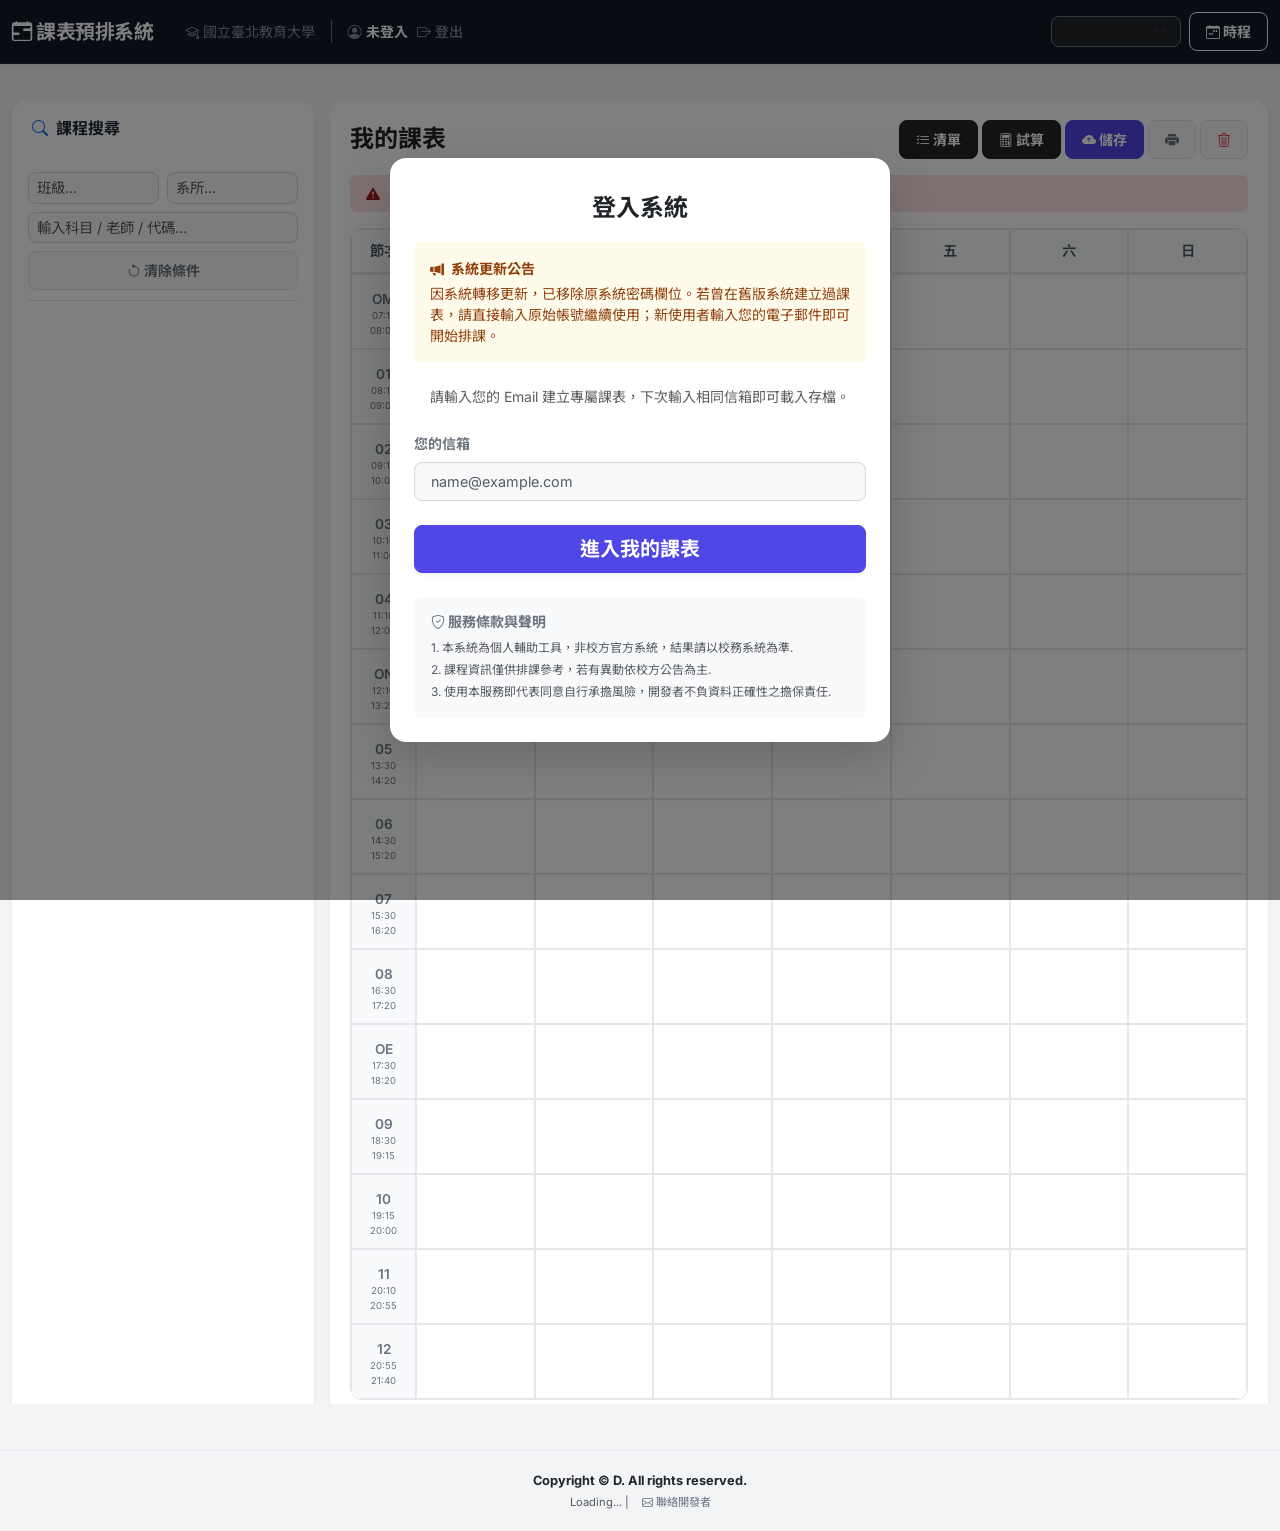
==== commit 8ba8aa13: "Update index.html" ====
--- a/index.html
+++ b/index.html
@@ -510,4 +510,363 @@
       currentSemData = res.data; 
       try { sessionStorage.setItem(`course_data_${sem}`, JSON.stringify(currentSemData)); } catch(e) {}
       updateFilterOptions(); filterCourses(); 
-      mySchedule = userSchedules[sem] || [];
+      mySchedule = userSchedules[sem] || []; 
+      refreshTimetableUI(); 
+      isDirty = false;
+    } catch(err) {
+      alert("讀取課程失敗");
+    } finally {
+      document.getElementById("loadingOverlay").style.display = 'none';
+    }
+  }
+
+  function parseCourseTime(timeStr) {
+    if (!timeStr) return [];
+    let raw = timeStr.replace(/[\uFF01-\uFF5E]/g, function(c) { return String.fromCharCode(c.charCodeAt(0) - 0xFEE0); }).replace(/\u3000/g, " ");
+    raw = raw.toUpperCase().replace(/0N/g, "ON").replace(/0E/g, "OE").replace(/0M/g, "OM");
+    let weekType = "ALL";
+    if (raw.includes("單週") && !raw.includes("雙週")) weekType = "ODD";
+    else if (raw.includes("雙週") && !raw.includes("單週")) weekType = "EVEN";
+    let cleanRaw = raw.replace(/-[\u4e00-\u9fa5]+/g, ""); 
+    const regex = /([\u4e00-\u9fa5])\s*\(([^)]+)\)/g;
+    let results = [], match;
+    while ((match = regex.exec(cleanRaw)) !== null) {
+      let weekdayIndex = WEEKDAY_MAP[match[1]];
+      let periods = match[2].split(',').map(p => {
+          let s = p.trim();
+          if (/^\d$/.test(s)) return '0' + s; 
+          if (s === 'E' || s === '0E') return 'OE';
+          if (s === 'N' || s === '0N') return 'ON';
+          if (s === 'M' || s === '0M') return 'OM';
+          return s;
+      }).filter(p => p);
+      if (weekdayIndex && periods.length > 0) results.push({ weekdayIndex, periods, weekType });
+    }
+    return results;
+  }
+
+  function refreshTimetableUI() {
+    document.querySelectorAll("td[id^='cell-']").forEach(td => td.innerHTML = "");
+    let hasConflictAlert = false;
+    let gridMap = {};
+
+    mySchedule.forEach(course => {
+      let timeSegments = [];
+      if (course.parsed) {
+          if (Array.isArray(course.parsed)) timeSegments = course.parsed;
+          else if (typeof course.parsed === 'object') timeSegments = [course.parsed]; 
+      }
+      timeSegments.forEach(seg => {
+        let type = seg.weekType || "ALL";
+        seg.periods.forEach(p => {
+            let key = `${seg.weekdayIndex}-${p}`;
+            if (!gridMap[key]) gridMap[key] = [];
+            gridMap[key].push({ course, type });
+        });
+      });
+    });
+
+    for (const [key, items] of Object.entries(gridMap)) {
+        let cell = document.getElementById(`cell-${key}`);
+        if (!cell) continue;
+        let isConflict = false;
+        if (items.length > 1) {
+            if (items.length === 2) {
+                let t1 = items[0].type, t2 = items[1].type;
+                if (!((t1 === "ODD" && t2 === "EVEN") || (t1 === "EVEN" && t2 === "ODD"))) isConflict = true;
+            } else isConflict = true;
+        }
+        if (isConflict) hasConflictAlert = true;
+
+        items.forEach(item => {
+            let course = item.course;
+            let row = course.fullData;
+            if(!row) return; 
+            let idSafe = String(course.id);
+            let isGeneral = String(row[COL.CATEGORY]).includes("通識");
+            let isRequired = String(row[COL.TYPE]).includes("必");
+            let colorClass = isGeneral ? "type-general" : (isRequired ? "type-required" : "type-elective");
+            if (isConflict) colorClass = "status-conflict";
+            let typeChar = isRequired ? "必" : "選";
+            let badgeHtml = `<span class="type-badge">${typeChar}</span>`;
+            let weekBadge = "";
+            if (item.type === "ODD") weekBadge = `<span class="week-badge">單週</span>`;
+            if (item.type === "EVEN") weekBadge = `<span class="week-badge" style="background-color:#e83e8c">雙週</span>`;
+
+            cell.innerHTML += `<div class="course-cell ${colorClass}" onclick="showCourseDetails('${idSafe}')"><div class="btn-delete" onclick="event.stopPropagation(); removeCourse('${idSafe}')"><i class="bi bi-trash3-fill"></i></div><div class="cell-class text-truncate">${row[COL.CLASS]}</div><div class="cell-title text-truncate">${weekBadge}${badgeHtml}${row[COL.NAME]}</div><div class="cell-teacher text-truncate"><i class="bi bi-person-fill" style="font-size:0.7rem;"></i> ${row[COL.TEACHER]}</div><div class="cell-room text-truncate"><i class="bi bi-geo-alt-fill" style="font-size:0.6rem;"></i> ${row[COL.ROOM] || "未定"}</div></div>`;
+        });
+    }
+    document.getElementById("conflictAlert").style.display = hasConflictAlert ? "block" : "none";
+  }
+
+  function addToSchedule(idStr) {
+    const id = String(idStr);
+    let row = currentSemData.find(r => String(r[COL.ID]) === id);
+    if(!row) { alert("系統錯誤：找不到該課程資料"); return; }
+    if (mySchedule.some(c => String(c.id) === id)) { existModal.show(); return; }
+    let parsed = parseCourseTime(row[COL.TIME]);
+    mySchedule.push({ id, name: row[COL.NAME], time: row[COL.TIME], parsed, fullData: row });
+    isDirty = true;
+    if (parsed.length > 0) { refreshTimetableUI(); toastEl.show(); } else { noTimeModal.show(); }
+  }
+
+  function openListModal() {
+    let tbody = document.getElementById("listModalBody");
+    tbody.innerHTML = "";
+    let total = 0;
+    if (mySchedule.length === 0) {
+        tbody.innerHTML = '<tr><td colspan="6" class="text-center text-muted py-3">尚未加入任何課程</td></tr>';
+    } else {
+        mySchedule.forEach(c => {
+            let r = c.fullData;
+            if(!r) return;
+            let credit = parseFloat(r[COL.CREDIT]) || 0;
+            total += credit;
+            let idSafe = String(c.id);
+            tbody.innerHTML += `<tr><td><span class="badge bg-secondary">${String(r[COL.ID]).padStart(4,'0')}</span></td><td class="fw-bold">${r[COL.NAME]}</td><td>${r[COL.TEACHER]}</td><td class="small text-muted">${r[COL.TIME]}</td><td><span class="fw-bold text-primary">${credit}</span></td><td><button class="btn btn-outline-danger btn-sm" onclick="listRemove('${idSafe}')"><i class="bi bi-trash3"></i></button></td></tr>`;
+        });
+    }
+    document.getElementById("listTotalCredit").innerText = total;
+    listModal.show();
+  }
+  function listRemove(id) { courseToRemoveId = id; removeModal.show(); }
+  function confirmRemove() {
+    if (courseToRemoveId) {
+      mySchedule = mySchedule.filter(c => String(c.id) !== String(courseToRemoveId));
+      refreshTimetableUI();
+      if (document.getElementById('listModal').classList.contains('show')) openListModal();
+      courseToRemoveId = null;
+      isDirty = true;
+    }
+    removeModal.hide();
+  }
+  
+  function printList() {
+    let content = `
+      <html><head><title>已選課程清單</title>
+      <style>
+        body { font-family: 'Helvetica Neue', Arial, sans-serif; padding: 20px; color: #333; }
+        h2 { text-align: center; border-bottom: 2px solid #000; padding-bottom: 10px; margin-bottom: 20px; }
+        table { width: 100%; border-collapse: collapse; margin-bottom: 20px; }
+        th, td { border: 1px solid #ddd; padding: 12px 8px; text-align: left; }
+        th { background: #f8f9fa; color: #000; font-weight: bold; border-bottom: 2px solid #ccc; }
+        tr:nth-child(even) { background-color: #fcfcfc; }
+        .total-row { background: #eee; font-weight: bold; font-size: 1.1em; }
+        .text-right { text-align: right; }
+      </style>
+      </head><body>
+      <h2>${document.getElementById("scheduleTitle").innerText} - 選課清單</h2>
+      <table><thead><tr><th>代碼</th><th>課程名稱</th><th>教師</th><th>時間</th><th>學分</th></tr></thead><tbody>`;
+    
+    let total = 0;
+    mySchedule.forEach(c => { 
+        let r = c.fullData; if(!r) return; 
+        let credit = parseFloat(r[COL.CREDIT]) || 0; total += credit; 
+        content += `<tr><td>${String(r[COL.ID]).padStart(4,'0')}</td><td><b>${r[COL.NAME]}</b></td><td>${r[COL.TEACHER]}</td><td>${r[COL.TIME]}</td><td>${credit}</td></tr>`; 
+    });
+    content += `</tbody><tfoot><tr class="total-row"><td colspan="4" class="text-right">總學分</td><td>${total}</td></tr></tfoot></table>
+      <div style="text-align: center; font-size: 0.8rem; color: #666; margin-top: 30px;">印出時間: ${new Date().toLocaleString()}</div>
+      </body></html>`;
+    let win = window.open('', '', 'height=600,width=800'); win.document.write(content); win.document.close(); win.print();
+  }
+  function removeCourse(id) { courseToRemoveId = id; removeModal.show(); }
+  function openClearModal() { clearModal.show(); }
+  
+  async function confirmClear() { 
+    if (!currentUserId) { loginModal.show(); return; } 
+    refreshSession(); 
+    mySchedule = []; 
+    refreshTimetableUI(); 
+    clearModal.hide(); 
+    await saveToBackend(true); 
+  }
+  
+  async function saveSchedule() { 
+    if (!currentUserId) { loginModal.show(); return; } 
+    refreshSession(); 
+    await saveToBackend(true); 
+  }
+  
+  async function saveToBackend(showSuccess = false) {
+    document.getElementById("loadingOverlay").style.display = 'flex';
+    const sem = currentSemesterVal;
+    try {
+      const res = await apiCall('saveUserSchedule', { semester: sem, json: JSON.stringify(mySchedule), email: currentUserId });
+      if(res.status === "success") {
+        userSchedules[sem] = mySchedule;
+        isDirty = false;
+        if(showSuccess) successModal.show();
+        if(pendingSemester) { 
+            document.getElementById("globalSemester").value = pendingSemester; 
+            changeSemester(pendingSemester); 
+            pendingSemester = null; 
+        }
+      } else alert(res.msg);
+    } catch(err) {
+      alert("儲存失敗：" + err);
+    } finally {
+      document.getElementById("loadingOverlay").style.display = 'none';
+    }
+  }
+  
+  function printSchedule() { window.print(); }
+  function refreshSession() { if (currentUserId) { localStorage.setItem("schedule_uid", currentUserId); localStorage.setItem("schedule_last_active", Date.now()); } }
+  
+  function updateScheduleTitle(sem, userEmail) {
+      document.getElementById("scheduleTitle").innerText = formatSemesterTitle(sem);
+      document.getElementById("scheduleTitle").setAttribute("data-user", userEmail || "未登入");
+  }
+  
+  function formatSemesterTitle(sem) { if (sem && sem.includes("-")) { let parts = sem.split("-"); let termChi = parts[1] == "1" ? "第一" : (parts[1] == "2" ? "第二" : parts[1]); return `${parts[0]}學年度${termChi}學期 預排課表`; } return sem + " 課表"; }
+  
+  function updateFilterOptions() {
+    let classes = [...new Set(currentSemData.map(r => r[COL.CLASS]))].sort(); document.getElementById("classOptions").innerHTML = classes.map(c => `<option value="${c}">`).join('');
+    let depts = [...new Set(currentSemData.map(r => r[COL.DEPT]))].sort(); document.getElementById("deptOptions").innerHTML = depts.map(d => `<option value="${d}">`).join('');
+  }
+  
+  function filterCourses() {
+    const key = document.getElementById("keyword").value.toLowerCase();
+    const classVal = document.getElementById("classInput").value;
+    const deptVal = document.getElementById("deptInput").value;
+    const listDiv = document.getElementById("courseList");
+    let count = 0;
+    let html = '<div class="list-group list-group-flush">';
+    for (let row of currentSemData) {
+      if (count >= 50) break;
+      let matchKey = !key || `${row[COL.NAME]} ${row[COL.TEACHER]} ${row[COL.SYS]} ${row[COL.ID]}`.toLowerCase().includes(key);
+      let matchClass = !classVal || String(row[COL.CLASS]).includes(classVal);
+      let matchDept = !deptVal || String(row[COL.DEPT]).includes(deptVal);
+      if (matchKey && matchClass && matchDept) {
+        let idSafe = String(row[COL.ID]);
+        let displayId = idSafe.padStart(4, '0');
+        let isRequired = String(row[COL.TYPE]).includes("必");
+        let typeBadge = isRequired ? '<span class="badge bg-primary me-1">必</span>' : '<span class="badge bg-secondary me-1">選</span>';
+        let roomIcon = row[COL.ROOM] ? `<span class="ms-2"><i class="bi bi-geo-alt"></i> ${row[COL.ROOM]}</span>` : '';
+        html += `<div class="list-group-item course-list-item d-flex justify-content-between align-items-center p-2"><div style="flex-grow: 1;"><div class="fw-bold text-dark mb-1">${typeBadge} ${row[COL.NAME]}</div><div class="text-muted" style="font-size: 0.8rem;"><span class="badge bg-light text-dark border me-1">${displayId}</span><span>${row[COL.CLASS]}</span> | <span>${row[COL.TEACHER]}</span><div class="mt-1"><i class="bi bi-clock"></i> ${row[COL.TIME]} ${roomIcon}</div></div></div><button class="btn btn-sm btn-light border ms-2 shadow-sm text-primary fw-bold" onclick="addToSchedule('${idSafe}')"><i class="bi bi-plus-lg"></i></button></div>`;
+        count++;
+      }
+    }
+    if (count === 0) listDiv.innerHTML = '<div class="p-4 text-center text-muted">查無符合課程</div>';
+    else listDiv.innerHTML = html + '</div>';
+  }
+  
+  function clearFilters() {
+    document.getElementById("keyword").value = "";
+    document.getElementById("classInput").value = "";
+    document.getElementById("deptInput").value = "";
+    filterCourses();
+  }
+  
+  function renderTimetableGrid() {
+    const tbody = document.getElementById("timetableBody");
+    let html = "";
+    PERIODS.forEach(p => {
+      html += `<tr><td class="period-col"><div class="mt-1">${p}</div><div style="font-size:0.7em;font-weight:normal;">${PERIOD_MAP[p].split('-')[0]}</div><div style="font-size:0.7em;font-weight:normal;">${PERIOD_MAP[p].split('-')[1]}</div></td>`;
+      for (let d = 1; d <= 7; d++) html += `<td id="cell-${d}-${p}"></td>`;
+      html += `</tr>`;
+    });
+    tbody.innerHTML = html;
+  }
+  
+  function showCourseDetails(id) {
+    const c = mySchedule.find(x => String(x.id) === String(id)); if(!c) return; const r = c.fullData;
+    document.getElementById("modalCourseTitle").innerText = r[COL.NAME];
+    let html = `<tr><th width="30%">學期</th><td>${r[COL.SEM]}</td></tr><tr><th>代碼</th><td>${String(r[COL.ID]).padStart(4,'0')}</td></tr><tr><th>教師</th><td>${r[COL.TEACHER]}</td></tr><tr><th>班級</th><td>${r[COL.CLASS]}</td></tr><tr><th>選別</th><td>${r[COL.TYPE]}</td></tr><tr><th>修別</th><td>${r[COL.CATEGORY]}</td></tr><tr><th>時間</th><td>${r[COL.TIME]}</td></tr><tr><th>教室</th><td>${r[COL.ROOM]}</td></tr><tr><th>學分</th><td>${r[COL.CREDIT]}</td></tr><tr><th>備註</th><td class="text-danger">${r[COL.NOTE] || ""}</td></tr>`;
+    document.getElementById("modalBody").innerHTML = html;
+    courseModal.show();
+  }
+  
+  function openCreditModal() {
+    let total = 0; mySchedule.forEach(c => { let r = c.fullData; if(r) { let credit = parseFloat(r[COL.CREDIT]); if(!isNaN(credit)) total += credit; }});
+    document.getElementById("currentCreditDisplay").innerText = total; checkCredits(total); creditModal.show();
+  }
+  
+  function checkCredits(currentTotal) {
+    if(currentTotal === undefined) currentTotal = parseFloat(document.getElementById("currentCreditDisplay").innerText);
+    let grade = document.getElementById("creditGradeSelect").value; let ruleText = "", isValid = true;
+    if (grade == "1") { ruleText = "學分下限: 15 / 上限: 27"; if (currentTotal < 15 || currentTotal > 27) isValid = false; }
+    else if (grade == "2" || grade == "3") { ruleText = "學分下限: 15 (無上限)"; if (currentTotal < 15) isValid = false; }
+    else if (grade == "4") { ruleText = "至少修習一門課程"; if (mySchedule.length === 0) isValid = false; }
+    document.getElementById("creditRuleText").innerText = ruleText;
+    let alertBox = document.getElementById("creditAlert"); if (!isValid) alertBox.classList.remove("d-none"); else alertBox.classList.add("d-none");
+  }
+  
+  function openInfoModal() {
+    const sem = document.getElementById("globalSemester").value; 
+    document.getElementById("infoModalTitle").innerText = formatSemesterTitle(sem, false) + " 選課時程";
+    currentSchedulesForModal = schedules.filter(item => item.semester === sem);
+    
+    const hasNewOrOld = currentSchedulesForModal.some(i => i.title.includes('新生') || i.title.includes('舊生'));
+    const filterGroup = document.getElementById('scheduleFilterGroup');
+    
+    if (hasNewOrOld) {
+        filterGroup.style.setProperty('display', 'flex', 'important');
+        document.getElementById('schedAll').checked = true;
+        renderScheduleCards('ALL');
+    } else {
+        filterGroup.style.setProperty('display', 'none', 'important');
+        renderScheduleCards('ALL');
+    }
+    infoModal.show();
+  }
+
+  // === 📐 垂直時間軸渲染引擎 ===
+  function renderScheduleCards(filterType) {
+    const container = document.getElementById("infoModalBody"); 
+    if(!currentSchedulesForModal || currentSchedulesForModal.length === 0) { 
+        container.innerHTML = '<div class="text-center text-muted py-4 w-100">本學期尚無選課公告</div>'; 
+        return; 
+    }
+    
+    const now = new Date(); 
+    let html = "";
+    
+    currentSchedulesForModal.forEach(item => {
+      // 學生類別過濾
+      if (filterType === 'NEW' && item.title.includes('舊生') && !item.title.includes('新生')) return;
+      if (filterType === 'OLD' && item.title.includes('新生') && !item.title.includes('舊生')) return;
+
+      let startTime = new Date(item.startISO); 
+      let endTime = new Date(item.endISO); 
+      let statusClass = "", badgeHtml = "";
+      
+      // 計算時間軸節點狀態
+      if (now >= startTime && now <= endTime) { 
+          statusClass = "active"; 
+          badgeHtml = '<span class="badge bg-primary float-end small fw-bold">進行中</span>'; 
+      } else if (now > endTime) { 
+          statusClass = "past"; 
+          badgeHtml = '<span class="badge bg-secondary float-end small fw-bold">已結束</span>'; 
+      } else {
+          badgeHtml = '<span class="badge bg-light text-secondary border float-end small fw-bold">未開始</span>';
+      }
+      
+      // 條列選課步驟
+      let stepsHtml = '<ul class="step-list">'; 
+      item.steps.split('\n').forEach(step => { 
+          if(step.trim()) stepsHtml += `<li class="step-item"><i class="bi bi-dot text-primary"></i> ${step.replace(/^\d+\.\s*/, '')}</li>`; 
+      }); 
+      stepsHtml += '</ul>';
+      
+      // 組合垂直時間軸 HTML 結構
+      html += `
+        <div class="timeline-item ${statusClass}">
+          <div class="timeline-content shadow-sm">
+            ${badgeHtml}
+            <h6 class="fw-bold text-dark mb-1 fs-5" style="padding-right: 70px;">${item.title}</h6>
+            <div class="small text-muted fw-bold mb-2"><i class="bi bi-clock"></i> ${item.dateRange}</div>
+            ${stepsHtml}
+          </div>
+        </div>`;
+    });
+    
+    if (html === "") {
+        container.innerHTML = `<div class="text-center text-muted py-4 w-100">查無符合條件的選課時程</div>`;
+    } else {
+        container.innerHTML = html; 
+    }
+  }
+</script>
+
+</body>
+</html>
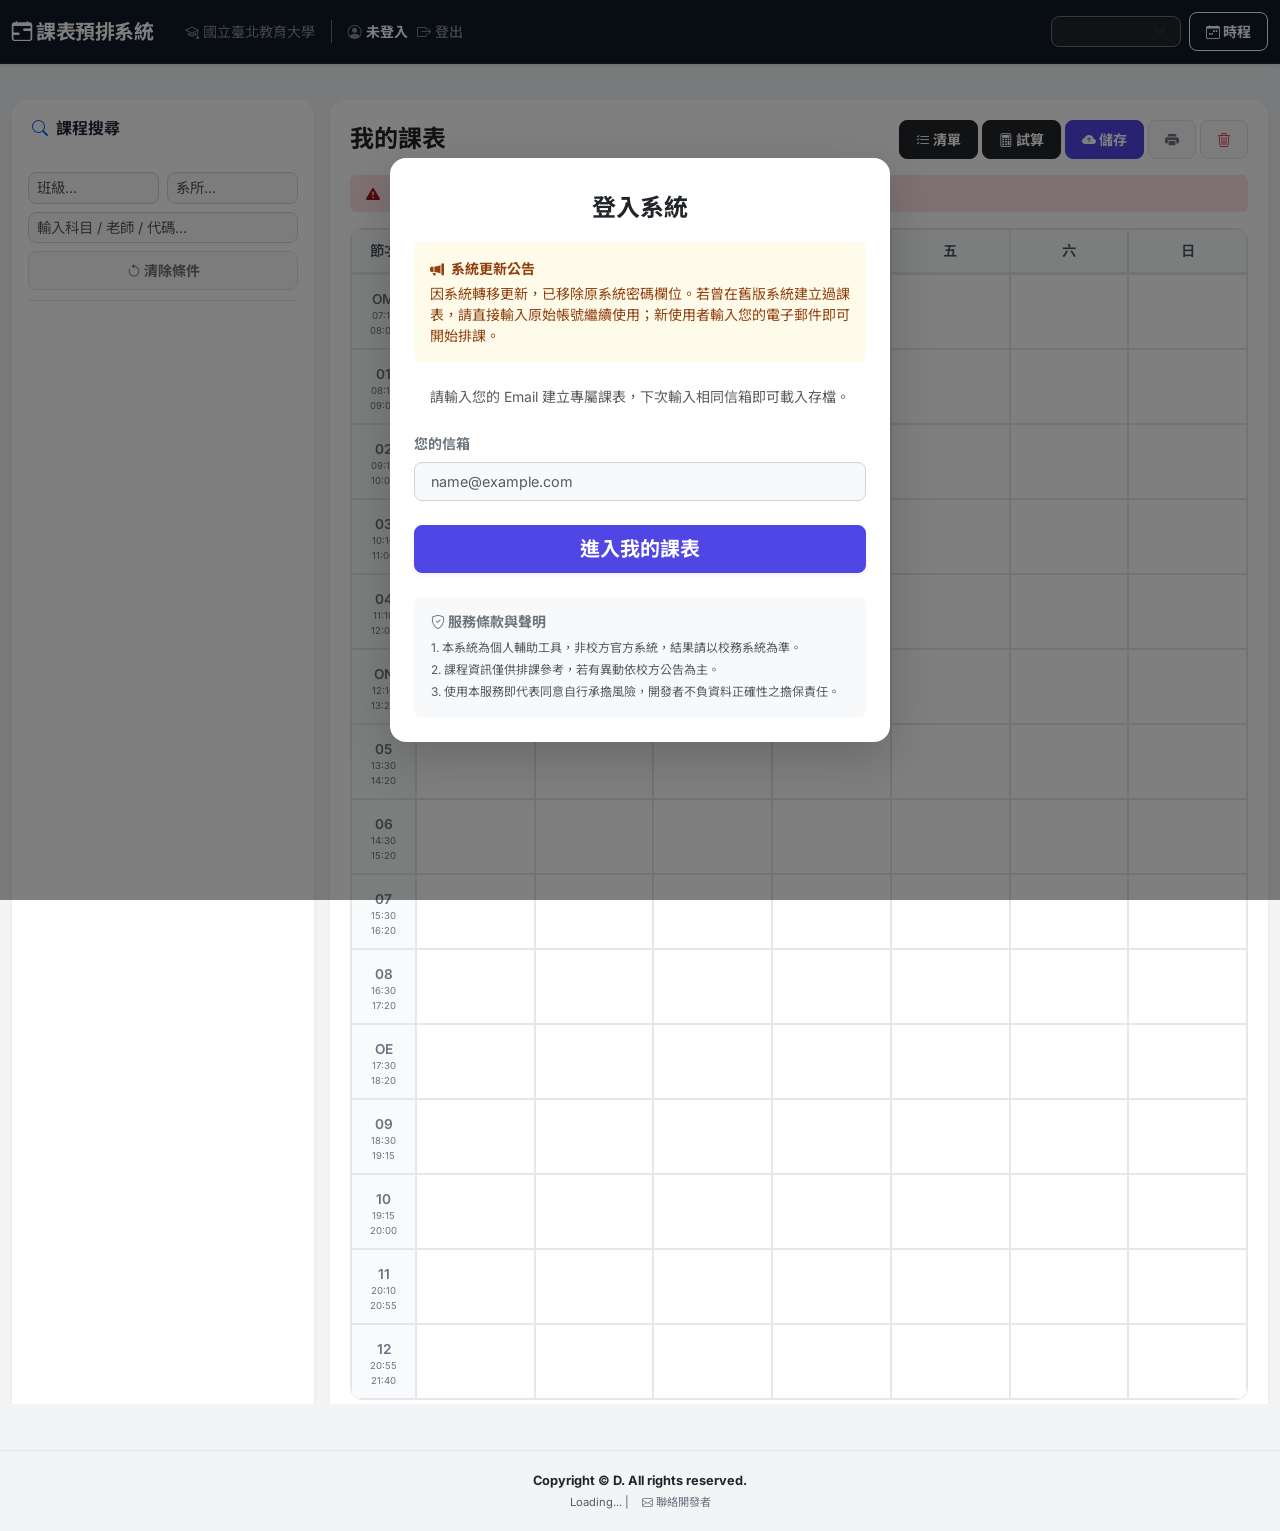
==== commit 52ea61e4: "Improve CSS structure and formatting in index.html Refactor CSS styles for better readability and or" ====
--- a/index.html
+++ b/index.html
@@ -49,12 +49,10 @@
     .btn-primary { background-color: var(--primary-color); border-color: var(--primary-color); }
     .btn-primary:hover { background-color: var(--primary-hover); border-color: var(--primary-hover); }
 
-    /* 課程列表設計 */
     #courseList { overflow-y: auto; border-top: 1px solid var(--border-color); margin-top: 10px; }
     .list-group-item { border-left: none; border-right: none; padding: 1rem 0.5rem; border-bottom: 1px solid var(--border-color); }
     .list-group-item:last-child { border-bottom: none; }
 
-    /* 現代化課表網格 */
     .timetable-wrapper { padding: 20px; overflow-x: auto; min-height: 300px; }
     .timetable { width: 100%; table-layout: fixed; border-collapse: separate; border-spacing: 0; min-width: 800px; border: 1px solid var(--border-color); border-radius: 12px; overflow: hidden; }
     .timetable th, .timetable td { border: 1px solid var(--border-color); text-align: center; vertical-align: middle; padding: 2px; height: 75px; }
@@ -91,81 +89,42 @@
       #courseList { flex: 1; max-height: none; }
     }
 
-    /* === 📐 全新「垂直時間軸 (Timeline)」設計 === */
-    .timeline-container {
-      position: relative;
-      padding: 10px 0;
-      margin: 0 auto;
-      max-width: 700px;
-    }
-    /* 時間軸中心線 */
-    .timeline-container::after {
-      content: '';
-      position: absolute;
-      width: 2px;
-      background-color: var(--border-color);
-      top: 0; bottom: 0; left: 20px;
-      margin-left: -1px;
-    }
-    /* 時間軸區塊物件 */
-    .timeline-item {
-      padding: 10px 30px;
-      position: relative;
-      background-color: transparent;
-      width: 100%;
-      text-align: left;
-    }
-    /* 狀態圓點基礎樣式 */
+    /* === 📐 時間軸設計 === */
+    .timeline-container { position: relative; padding: 10px 0; margin: 0 auto; max-width: 700px; }
+    .timeline-container::after { content: ''; position: absolute; width: 2px; background-color: var(--border-color); top: 0; bottom: 0; left: 20px; margin-left: -1px; }
+    .timeline-item { padding: 10px 30px; position: relative; background-color: transparent; width: 100%; text-align: left; }
+    
     .timeline-item::after {
-      content: '';
-      position: absolute;
-      width: 14px; height: 14px;
-      right: auto; left: 13px;
-      background-color: white;
-      border: 2px solid #9ca3af;
-      top: 18px;
-      border-radius: 50%;
-      z-index: 1;
-      transition: all 0.3s;
-    }
-    /* 時間軸內容卡片 */
-    .timeline-content {
-      padding: 15px 20px;
-      background: white;
-      position: relative;
-      border-radius: 12px;
-      border: 1px solid var(--border-color);
-    }
-    /* 1. 進行中節點（高亮 + 呼吸燈） */
-    .timeline-item.active .timeline-content {
-      border-color: var(--primary-color);
-      background-color: #f8fafc;
-    }
+      content: ''; position: absolute; width: 14px; height: 14px;
+      left: 13px; background-color: white; border: 2px solid #9ca3af;
+      top: 18px; border-radius: 50%; z-index: 1; transition: all 0.3s;
+    }
+    .timeline-content { padding: 15px 20px; background: white; position: relative; border-radius: 12px; border: 1px solid var(--border-color); }
+    
+    .timeline-item.active .timeline-content { background-color: #fafafa; }
     .timeline-item.active::after {
-      background-color: var(--primary-color);
-      border-color: var(--primary-color);
-      box-shadow: 0 0 0 4px rgba(79, 70, 229, 0.2);
-      animation: pulse-dot 1.8s infinite ease-in-out; /* 呼吸燈外掛 */
-    }
-    /* 2. 已結束節點（灰階淡出） */
-    .timeline-item.past {
-      opacity: 0.6;
-    }
-    .timeline-item.past .timeline-content {
-      background-color: #f9fafb;
-    }
-    .timeline-item.past::after {
-      background-color: #e5e7eb;
-      border-color: #d1d5db;
-    }
-    /* 呼吸燈動畫定義 */
+      background-color: var(--item-theme, var(--primary-color)); border-color: var(--item-theme, var(--primary-color));
+      box-shadow: 0 0 0 4px rgba(0,0,0,0.1); animation: pulse-dot 1.8s infinite ease-in-out;
+    }
+    
+    .timeline-item.past { opacity: 0.6; }
+    .timeline-item.past .timeline-content { background-color: #f9fafb; }
+    .timeline-item.past::after { background-color: #e5e7eb; border-color: #d1d5db; }
+    
+    .step-list { padding: 0; margin-top: 15px; list-style: none; text-align: left; }
+    .step-item { padding-left: 5px; margin-bottom: 8px; color: var(--text-muted); font-size: 0.9rem; }
+    
     @keyframes pulse-dot {
-      0% { box-shadow: 0 0 0 0 rgba(79, 70, 229, 0.5); }
-      70% { box-shadow: 0 0 0 6px rgba(79, 70, 229, 0); }
-      100% { box-shadow: 0 0 0 0 rgba(79, 70, 229, 0); }
-    }
-
-    /* === 列印設定優化 === */
+      0% { box-shadow: 0 0 0 0 rgba(0,0,0,0.15); }
+      70% { box-shadow: 0 0 0 6px rgba(0,0,0,0); }
+      100% { box-shadow: 0 0 0 0 rgba(0,0,0,0); }
+    }
+
+    /* 隱藏選課按鈕的橫向捲動條 */
+    .filter-btn-wrapper::-webkit-scrollbar { display: none; }
+    .filter-btn-wrapper { -ms-overflow-style: none; scrollbar-width: none; }
+
+    /* === 列印優化 === */
     @media print {
       @page { size: A4 landscape; margin: 10mm; }
       body { background: #fff; -webkit-print-color-adjust: exact; print-color-adjust: exact; color: #000; }
@@ -197,7 +156,14 @@
   <h6 class="mt-3 text-secondary fw-bold">系統載入中</h6>
 </div>
 
-<div class="toast-container position-fixed bottom-0 end-0 p-3 no-print" style="z-index: 1060;"><div id="liveToast" class="toast align-items-center text-white bg-success border-0" role="alert" aria-live="assertive" aria-atomic="true"><div class="d-flex"><div class="toast-body"><i class="bi bi-check-circle-fill me-2"></i> 已加入課程</div><button type="button" class="btn-close btn-close-white me-2 m-auto" data-bs-dismiss="toast"></button></div></div></div>
+<div class="toast-container position-fixed bottom-0 end-0 p-3 no-print" style="z-index: 1060;">
+  <div id="liveToast" class="toast align-items-center text-bg-success border-0" role="alert" aria-live="assertive" aria-atomic="true">
+    <div class="d-flex">
+      <div class="toast-body fw-bold"><i class="bi bi-check-circle-fill me-2"></i> 已加入課程</div>
+      <button type="button" class="btn-close btn-close-white me-2 m-auto" data-bs-dismiss="toast"></button>
+    </div>
+  </div>
+</div>
 
 <div class="modal fade" id="creditModal" tabindex="-1"><div class="modal-dialog modal-dialog-centered"><div class="modal-content"><div class="modal-header bg-dark text-white border-0"><h5 class="modal-title fw-bold"><i class="bi bi-calculator"></i> 學分試算</h5><button type="button" class="btn-close btn-close-white" data-bs-dismiss="modal"></button></div><div class="modal-body text-center p-4"><div class="mb-3"><label class="form-label fw-bold text-secondary">請選擇您的年級</label><select class="form-select w-75 mx-auto" id="creditGradeSelect" onchange="checkCredits()"><option value="1">大一</option><option value="2">大二</option><option value="3">大三</option><option value="4">大四 (含延修生)</option></select></div><h1 class="display-3 fw-bold text-primary my-3" id="currentCreditDisplay">0</h1><p class="text-muted small" id="creditRuleText">學分下限: 15 / 上限: 27</p><div class="alert alert-danger d-none mt-3 text-start border-0" id="creditAlert" style="font-size: 0.9rem; background-color: #fee2e2; color: #991b1b;"><i class="bi bi-exclamation-triangle-fill me-1"></i> 學分未在規範內，選課前請務必確認，以免違反選課辦法。</div></div><div class="modal-footer border-0 justify-content-center"><button type="button" class="btn btn-secondary px-4" data-bs-dismiss="modal">關閉</button></div></div></div></div>
 <div class="modal fade" id="successModal" tabindex="-1"><div class="modal-dialog modal-sm modal-dialog-centered"><div class="modal-content"><div class="modal-body text-center py-4"><i class="bi bi-check-circle-fill text-success" style="font-size: 3rem;"></i><h5 class="fw-bold mt-3" id="successMsgTitle">儲存成功</h5><p class="text-muted small mb-3">資料已同步至雲端</p><button type="button" class="btn btn-success w-100" data-bs-dismiss="modal">確定</button></div></div></div></div>
@@ -230,9 +196,9 @@
         <div class="bg-light p-3 rounded-3 mt-4 border border-light">
           <h6 class="fw-bold mb-2 small text-secondary"><i class="bi bi-shield-check"></i> 服務條款與聲明</h6>
           <ul class="list-unstyled mb-0 text-muted" style="font-size: 0.75rem;">
-            <li class="mb-1">1. 本系統為個人輔助工具，非校方官方系統，結果請以校務系統為準.</li>
-            <li class="mb-1">2. 課程資訊僅供排課參考，若有異動依校方公告為主.</li>
-            <li>3. 使用本服務即代表同意自行承擔風險，開發者不負資料正確性之擔保責任.</li>
+            <li class="mb-1">1. 本系統為個人輔助工具，非校方官方系統，結果請以校務系統為準。</li>
+            <li class="mb-1">2. 課程資訊僅供排課參考，若有異動依校方公告為主。</li>
+            <li>3. 使用本服務即代表同意自行承擔風險，開發者不負資料正確性之擔保責任。</li>
           </ul>
         </div>
       </div>
@@ -243,29 +209,32 @@
 <div class="modal fade" id="infoModal" tabindex="-1">
   <div class="modal-dialog modal-lg modal-dialog-centered modal-dialog-scrollable">
     <div class="modal-content">
-      <div class="modal-header border-0 pb-0">
-        <h5 class="modal-title fw-bold text-dark fs-4" id="infoModalTitle">選課時程公告</h5>
-        <button type="button" class="btn-close" data-bs-dismiss="modal"></button>
-      </div>
-      <div class="modal-body bg-light mt-2 pt-3">
-        <div class="d-flex justify-content-center mb-4" id="scheduleFilterGroup">
-           <div class="btn-group shadow-sm" role="group">
-             <input type="radio" class="btn-check" name="schedFilter" id="schedAll" autocomplete="off" checked onchange="renderScheduleCards('ALL')">
-             <label class="btn btn-outline-primary px-4 fw-bold small" for="schedAll">全部</label>
-
-             <input type="radio" class="btn-check" name="schedFilter" id="schedOld" autocomplete="off" onchange="renderScheduleCards('OLD')">
-             <label class="btn btn-outline-primary px-4 fw-bold small" for="schedOld">舊生</label>
-
-             <input type="radio" class="btn-check" name="schedFilter" id="schedNew" autocomplete="off" onchange="renderScheduleCards('NEW')">
-             <label class="btn btn-outline-primary px-4 fw-bold small" for="schedNew">新生</label>
+      <div class="modal-header border-0 pb-2 d-flex flex-column align-items-start bg-white z-1" style="position: sticky; top: 0;">
+        <div class="d-flex w-100 justify-content-between align-items-center mb-2">
+          <h5 class="modal-title fw-bold text-dark fs-4" id="infoModalTitle">選課時程公告</h5>
+          <button type="button" class="btn-close" data-bs-dismiss="modal"></button>
+        </div>
+        
+        <a href="https://academicntue.ntue.edu.tw/p/412-1002-485.php" target="_blank" class="text-secondary small text-decoration-none mb-3 px-2 py-1 rounded bg-light border transition-all" style="opacity: 0.85;">
+          <i class="bi bi-box-arrow-up-right me-1"></i> 學校官方選課專區
+        </a>
+
+        <div class="w-100 overflow-auto filter-btn-wrapper" id="scheduleFilterGroup" style="display: none !important;">
+           <div class="btn-group shadow-sm" role="group" style="min-width: 100%;">
+             <input type="radio" class="btn-check" name="schedFilter" id="schedOld" autocomplete="off" checked onchange="renderScheduleCards('舊生')">
+             <label class="btn btn-outline-primary fw-bold small text-nowrap" for="schedOld">舊生選課</label>
+
+             <input type="radio" class="btn-check" name="schedFilter" id="schedNewUg" autocomplete="off" onchange="renderScheduleCards('大學部新生')">
+             <label class="btn btn-outline-primary fw-bold small text-nowrap" for="schedNewUg">大學部新生</label>
+             
+             <input type="radio" class="btn-check" name="schedFilter" id="schedNewPg" autocomplete="off" onchange="renderScheduleCards('碩博班新生')">
+             <label class="btn btn-outline-primary fw-bold small text-nowrap" for="schedNewPg">碩博班新生</label>
            </div>
         </div>
-        
+      </div>
+      
+      <div class="modal-body bg-light pt-2">
         <div class="timeline-container" id="infoModalBody"></div>
-        
-        <div class="text-center mt-4 mb-2">
-          <a href="https://academicntue.ntue.edu.tw/p/412-1002-485.php" target="_blank" class="btn btn-dark rounded-pill px-4 fw-bold small"><i class="bi bi-box-arrow-up-right"></i> 國北教大選課專區</a>
-        </div>
       </div>
     </div>
   </div>
@@ -717,7 +686,15 @@
       document.getElementById("scheduleTitle").setAttribute("data-user", userEmail || "未登入");
   }
   
-  function formatSemesterTitle(sem) { if (sem && sem.includes("-")) { let parts = sem.split("-"); let termChi = parts[1] == "1" ? "第一" : (parts[1] == "2" ? "第二" : parts[1]); return `${parts[0]}學年度${termChi}學期 預排課表`; } return sem + " 課表"; }
+  function formatSemesterTitle(sem) { 
+      if (sem && sem.includes("-")) { 
+          let parts = sem.split("-"); 
+          let termChi = parts[1] == "1" ? "第一" : (parts[1] == "2" ? "第二" : parts[1]); 
+          // 4. 自動移除「預排課表」，僅顯示學期
+          return `${parts[0]}學年度${termChi}學期`; 
+      } 
+      return sem; 
+  }
   
   function updateFilterOptions() {
     let classes = [...new Set(currentSemData.map(r => r[COL.CLASS]))].sort(); document.getElementById("classOptions").innerHTML = classes.map(c => `<option value="${c}">`).join('');
@@ -791,27 +768,30 @@
     let alertBox = document.getElementById("creditAlert"); if (!isValid) alertBox.classList.remove("d-none"); else alertBox.classList.add("d-none");
   }
   
+  // === 3. 新生/舊生時程表過濾邏輯 ===
   function openInfoModal() {
     const sem = document.getElementById("globalSemester").value; 
-    document.getElementById("infoModalTitle").innerText = formatSemesterTitle(sem, false) + " 選課時程";
+    
+    // 將標題改為「XXX學期 選課時程公告」
+    document.getElementById("infoModalTitle").innerText = formatSemesterTitle(sem) + " 選課時程公告";
     currentSchedulesForModal = schedules.filter(item => item.semester === sem);
     
-    const hasNewOrOld = currentSchedulesForModal.some(i => i.title.includes('新生') || i.title.includes('舊生'));
     const filterGroup = document.getElementById('scheduleFilterGroup');
     
-    if (hasNewOrOld) {
+    // 只在第一學期 (-1 結尾) 才顯示切換按鈕，其他學期直接顯示全部並隱藏按鈕
+    if (sem.endsWith('-1') && currentSchedulesForModal.length > 0) {
         filterGroup.style.setProperty('display', 'flex', 'important');
-        document.getElementById('schedAll').checked = true;
-        renderScheduleCards('ALL');
+        document.getElementById('schedOld').checked = true; // 預設選舊生
+        renderScheduleCards('舊生');
     } else {
         filterGroup.style.setProperty('display', 'none', 'important');
-        renderScheduleCards('ALL');
+        renderScheduleCards('ALL'); // 顯示全部
     }
     infoModal.show();
   }
 
-  // === 📐 垂直時間軸渲染引擎 ===
-  function renderScheduleCards(filterType) {
+  // === 📐 動態顏色時間軸渲染引擎 ===
+  function renderScheduleCards(filterTarget) {
     const container = document.getElementById("infoModalBody"); 
     if(!currentSchedulesForModal || currentSchedulesForModal.length === 0) { 
         container.innerHTML = '<div class="text-center text-muted py-4 w-100">本學期尚無選課公告</div>'; 
@@ -822,18 +802,30 @@
     let html = "";
     
     currentSchedulesForModal.forEach(item => {
-      // 學生類別過濾
-      if (filterType === 'NEW' && item.title.includes('舊生') && !item.title.includes('新生')) return;
-      if (filterType === 'OLD' && item.title.includes('新生') && !item.title.includes('舊生')) return;
+      let target = item.target || '全部';
+      
+      // === 過濾邏輯 ===
+      if (filterTarget !== 'ALL' && target !== '全部') {
+          // 若資料庫原本只寫「新生」，為保持相容，大學部與碩博班都放行
+          if (target === '新生' && (filterTarget === '大學部新生' || filterTarget === '碩博班新生')) {
+              // 放行
+          } else if (!target.includes(filterTarget)) {
+              return; // 不符合則跳過
+          }
+      }
 
       let startTime = new Date(item.startISO); 
       let endTime = new Date(item.endISO); 
       let statusClass = "", badgeHtml = "";
       
+      let validThemes = ['primary', 'secondary', 'success', 'danger', 'warning', 'info', 'dark'];
+      let safeTheme = validThemes.includes(item.theme) ? item.theme : 'primary';
+      let themeColor = `var(--bs-${safeTheme})`;
+
       // 計算時間軸節點狀態
       if (now >= startTime && now <= endTime) { 
           statusClass = "active"; 
-          badgeHtml = '<span class="badge bg-primary float-end small fw-bold">進行中</span>'; 
+          badgeHtml = `<span class="badge bg-${safeTheme} float-end small fw-bold">進行中</span>`; 
       } else if (now > endTime) { 
           statusClass = "past"; 
           badgeHtml = '<span class="badge bg-secondary float-end small fw-bold">已結束</span>'; 
@@ -841,17 +833,20 @@
           badgeHtml = '<span class="badge bg-light text-secondary border float-end small fw-bold">未開始</span>';
       }
       
-      // 條列選課步驟
+      // 1. 條列選課步驟 (淨化符號)
       let stepsHtml = '<ul class="step-list">'; 
       item.steps.split('\n').forEach(step => { 
-          if(step.trim()) stepsHtml += `<li class="step-item"><i class="bi bi-dot text-primary"></i> ${step.replace(/^\d+\.\s*/, '')}</li>`; 
+          // 移除原本文字中可能含有的數字列表 (1. 2.) 或其他點符號 (- •)
+          let cleanStep = step.replace(/^[\d\.\-•、\s]+/, '');
+          if(cleanStep) {
+              stepsHtml += `<li class="step-item"><i class="bi bi-dot text-${safeTheme}"></i> ${cleanStep}</li>`; 
+          }
       }); 
       stepsHtml += '</ul>';
       
-      // 組合垂直時間軸 HTML 結構
       html += `
-        <div class="timeline-item ${statusClass}">
-          <div class="timeline-content shadow-sm">
+        <div class="timeline-item ${statusClass}" style="--item-theme: ${themeColor};">
+          <div class="timeline-content shadow-sm" style="${statusClass === 'active' ? `border-color: ${themeColor};` : ''}">
             ${badgeHtml}
             <h6 class="fw-bold text-dark mb-1 fs-5" style="padding-right: 70px;">${item.title}</h6>
             <div class="small text-muted fw-bold mb-2"><i class="bi bi-clock"></i> ${item.dateRange}</div>
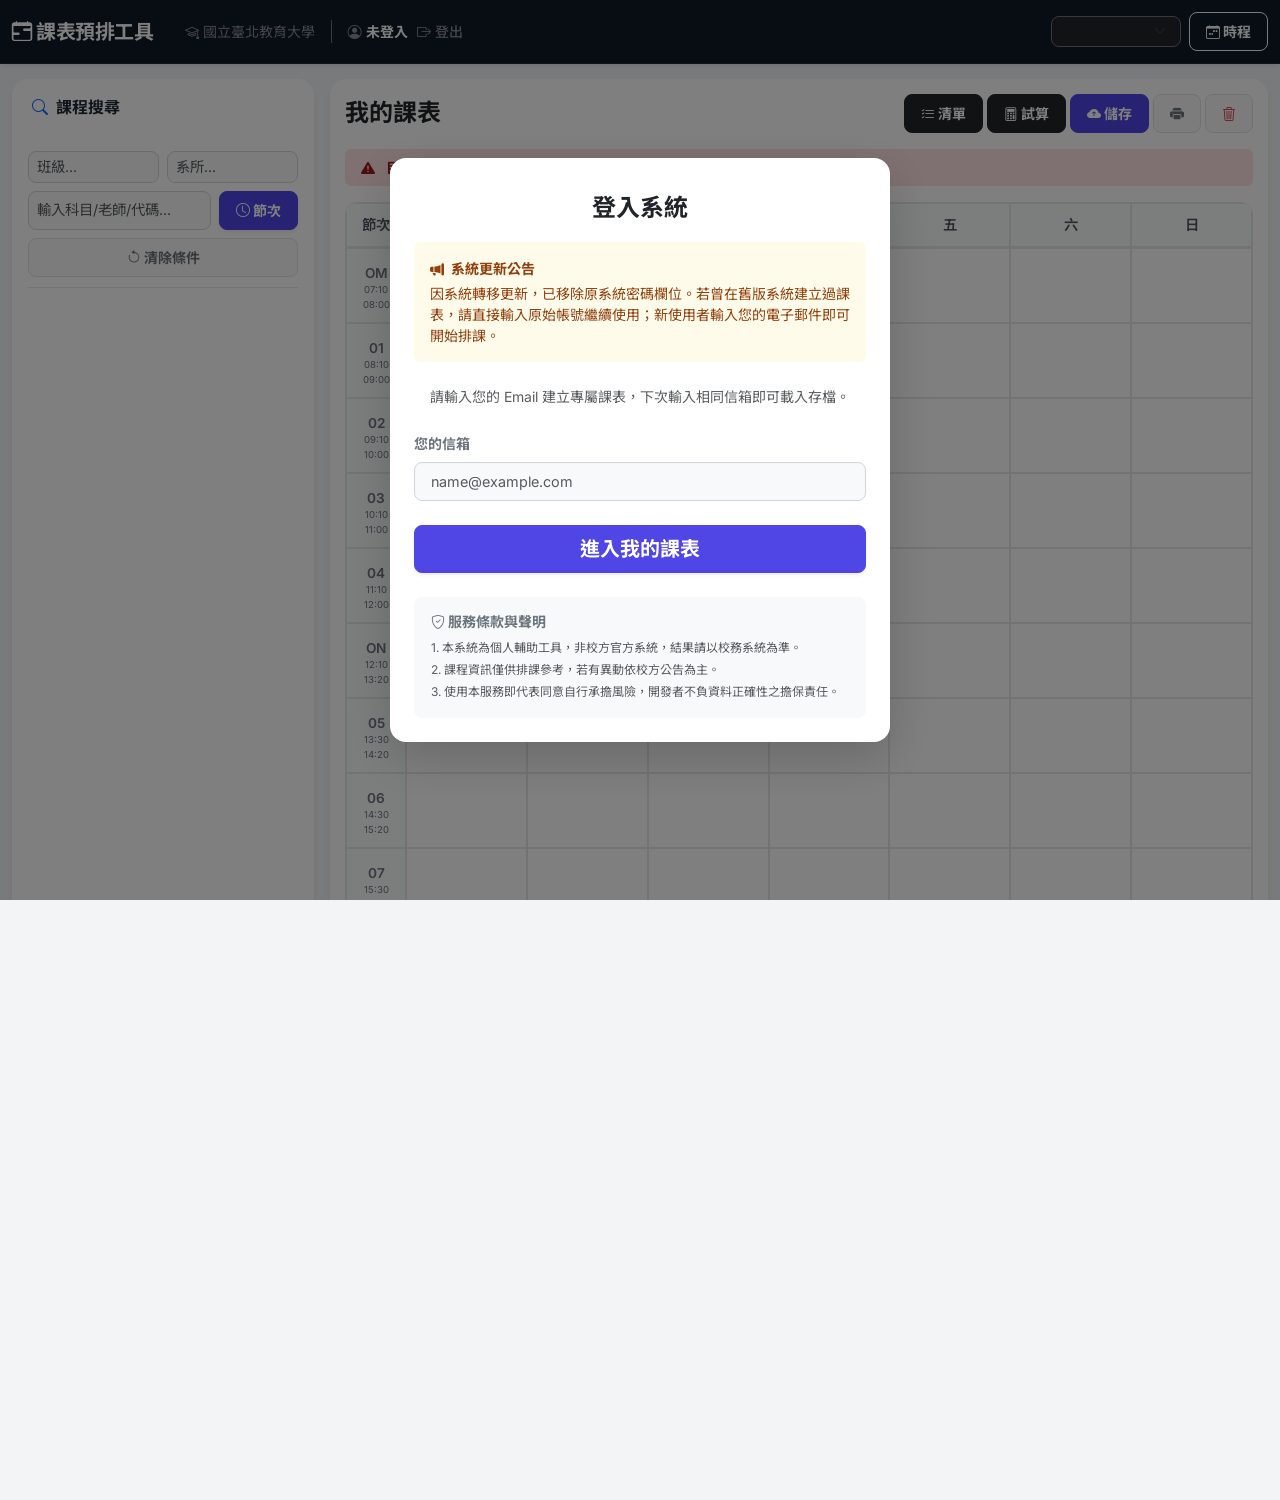
==== commit 9e76093c: "Update index.html" ====
--- a/index.html
+++ b/index.html
@@ -3,7 +3,7 @@
 <head>
   <meta charset="utf-8">
   <meta name="viewport" content="width=device-width, initial-scale=1">
-  <title>課表預排系統</title>
+  <title>課表預排工具</title>
   <link href="https://cdn.jsdelivr.net/npm/bootstrap@5.3.0/dist/css/bootstrap.min.css" rel="stylesheet">
   <link href="https://cdn.jsdelivr.net/npm/bootstrap-icons@1.10.0/font/bootstrap-icons.css" rel="stylesheet">
   <link href="https://fonts.googleapis.com/css2?family=Inter:wght@400;500;600;700&family=Noto+Sans+TC:wght@400;500;700&display=swap" rel="stylesheet">
@@ -20,7 +20,8 @@
       --border-color: #e5e7eb;
     }
 
-    html, body { height: 100%; margin: 0; padding: 0; }
+    /* 手機版防跑版：限制最外層不超過螢幕寬度 */
+    html, body { height: 100%; margin: 0; padding: 0; overflow-x: hidden; width: 100vw; }
     body { 
       font-family: 'Inter', 'Noto Sans TC', sans-serif; 
       background-color: var(--bg-color); 
@@ -30,7 +31,7 @@
     
     .navbar { background-color: #111827 !important; border-bottom: 1px solid #1f2937; }
     .navbar-brand { font-weight: 700; letter-spacing: -0.5px; }
-    .main-content { flex: 1 0 auto; padding-bottom: 30px; height: auto; overflow: visible; padding-top: 20px; }
+    .main-content { flex: 1 0 auto; padding-bottom: 30px; height: auto; overflow-x: hidden; padding-top: 15px; }
     
     .card, .timetable-wrapper, .modal-content { 
       border: none; border-radius: 16px; background: var(--card-bg);
@@ -49,18 +50,20 @@
     .btn-primary { background-color: var(--primary-color); border-color: var(--primary-color); }
     .btn-primary:hover { background-color: var(--primary-hover); border-color: var(--primary-hover); }
 
+    /* 課程列表設計 */
     #courseList { overflow-y: auto; border-top: 1px solid var(--border-color); margin-top: 10px; }
     .list-group-item { border-left: none; border-right: none; padding: 1rem 0.5rem; border-bottom: 1px solid var(--border-color); }
     .list-group-item:last-child { border-bottom: none; }
 
-    .timetable-wrapper { padding: 20px; overflow-x: auto; min-height: 300px; }
+    /* 現代化課表網格 & 手機版防跑版 */
+    .timetable-wrapper { padding: 15px; overflow-x: auto; min-height: 300px; -webkit-overflow-scrolling: touch; width: 100%; max-width: 100vw; }
     .timetable { width: 100%; table-layout: fixed; border-collapse: separate; border-spacing: 0; min-width: 800px; border: 1px solid var(--border-color); border-radius: 12px; overflow: hidden; }
     .timetable th, .timetable td { border: 1px solid var(--border-color); text-align: center; vertical-align: middle; padding: 2px; height: 75px; }
     .timetable th { background-color: #f9fafb; color: #4b5563; height: 45px; font-weight: 600; font-size: 0.9rem; border-bottom: 2px solid var(--border-color); }
-    .period-col { width: 65px; background-color: #f9fafb; font-weight: 600; color: #6b7280; font-size: 0.85rem; position: sticky; left: 0; z-index: 5; }
-    
-    .course-cell { border-radius: 6px; padding: 4px; margin-bottom: 3px; line-height: 1.25; cursor: pointer; text-align: left; border-left: 4px solid; transition: transform 0.15s ease, box-shadow 0.15s ease; position: relative; }
-    .course-cell:hover { transform: translateY(-2px); z-index: 10; box-shadow: 0 4px 10px rgba(0,0,0,0.1); }
+    .period-col { width: 60px; background-color: #f9fafb; font-weight: 600; color: #6b7280; font-size: 0.85rem; position: sticky; left: 0; z-index: 5; }
+    
+    .course-cell { border-radius: 6px; padding: 4px; margin-bottom: 3px; line-height: 1.25; cursor: pointer; text-align: left; border-left: 4px solid; transition: transform 0.15s ease, box-shadow 0.15s ease; position: relative; overflow: hidden; }
+    .course-cell:hover { transform: translateY(-2px); z-index: 10; box-shadow: 0 4px 10px rgba(0,0,0,0.1); overflow: visible; }
     
     .type-required { background-color: #e0e7ff; color: #3730a3; border-left-color: #6366f1; }
     .type-elective { background-color: #f3f4f6; color: #374151; border-left-color: #9ca3af; }
@@ -93,45 +96,37 @@
     .timeline-container { position: relative; padding: 10px 0; margin: 0 auto; max-width: 700px; }
     .timeline-container::after { content: ''; position: absolute; width: 2px; background-color: var(--border-color); top: 0; bottom: 0; left: 20px; margin-left: -1px; }
     .timeline-item { padding: 10px 30px; position: relative; background-color: transparent; width: 100%; text-align: left; }
-    
-    .timeline-item::after {
-      content: ''; position: absolute; width: 14px; height: 14px;
-      left: 13px; background-color: white; border: 2px solid #9ca3af;
-      top: 18px; border-radius: 50%; z-index: 1; transition: all 0.3s;
-    }
+    .timeline-item::after { content: ''; position: absolute; width: 14px; height: 14px; left: 13px; background-color: white; border: 2px solid #9ca3af; top: 18px; border-radius: 50%; z-index: 1; transition: all 0.3s; }
     .timeline-content { padding: 15px 20px; background: white; position: relative; border-radius: 12px; border: 1px solid var(--border-color); }
-    
     .timeline-item.active .timeline-content { background-color: #fafafa; }
-    .timeline-item.active::after {
-      background-color: var(--item-theme, var(--primary-color)); border-color: var(--item-theme, var(--primary-color));
-      box-shadow: 0 0 0 4px rgba(0,0,0,0.1); animation: pulse-dot 1.8s infinite ease-in-out;
-    }
-    
+    .timeline-item.active::after { background-color: var(--item-theme, var(--primary-color)); border-color: var(--item-theme, var(--primary-color)); box-shadow: 0 0 0 4px rgba(0,0,0,0.1); animation: pulse-dot 1.8s infinite ease-in-out; }
     .timeline-item.past { opacity: 0.6; }
     .timeline-item.past .timeline-content { background-color: #f9fafb; }
     .timeline-item.past::after { background-color: #e5e7eb; border-color: #d1d5db; }
-    
     .step-list { padding: 0; margin-top: 15px; list-style: none; text-align: left; }
     .step-item { padding-left: 5px; margin-bottom: 8px; color: var(--text-muted); font-size: 0.9rem; }
     
-    @keyframes pulse-dot {
-      0% { box-shadow: 0 0 0 0 rgba(0,0,0,0.15); }
-      70% { box-shadow: 0 0 0 6px rgba(0,0,0,0); }
-      100% { box-shadow: 0 0 0 0 rgba(0,0,0,0); }
-    }
-
-    /* 隱藏選課按鈕的橫向捲動條 */
+    @keyframes pulse-dot { 0% { box-shadow: 0 0 0 0 rgba(0,0,0,0.15); } 70% { box-shadow: 0 0 0 6px rgba(0,0,0,0); } 100% { box-shadow: 0 0 0 0 rgba(0,0,0,0); } }
+
+    /* === ⏰ 節次過濾器設計 === */
+    .time-grid-table { margin: 0 auto; border-collapse: separate; border-spacing: 2px; }
+    .time-grid-cell { cursor: pointer; transition: all 0.2s; color: #d1d5db; font-weight: bold; border-radius: 6px; padding: 6px 0 !important; background-color: #f9fafb; border: 1px solid #f3f4f6;}
+    .time-grid-cell:hover { background-color: #e5e7eb; color: #6b7280; border-color: #d1d5db; }
+    .time-grid-cell.selected { background-color: var(--primary-color) !important; color: white !important; border-color: var(--primary-hover) !important; box-shadow: inset 0 2px 4px rgba(0,0,0,0.1); }
+    .time-grid-header { font-size: 0.8rem; color: #4b5563; font-weight: bold; padding-bottom: 5px; }
+
+    /* 隱藏橫向捲動條 */
     .filter-btn-wrapper::-webkit-scrollbar { display: none; }
     .filter-btn-wrapper { -ms-overflow-style: none; scrollbar-width: none; }
 
     /* === 列印優化 === */
     @media print {
       @page { size: A4 landscape; margin: 10mm; }
-      body { background: #fff; -webkit-print-color-adjust: exact; print-color-adjust: exact; color: #000; }
-      .no-print, .navbar, .main-footer, .filter-card, #conflictAlert, .btn-delete { display: none !important; }
-      .main-content { padding: 0 !important; }
+      body { background: #fff; -webkit-print-color-adjust: exact; print-color-adjust: exact; color: #000; overflow: visible !important;}
+      .no-print, .navbar, .main-footer, .filter-card, #conflictAlert, .btn-delete, #announcementBanner { display: none !important; }
+      .main-content { padding: 0 !important; width: 100% !important; overflow: visible !important;}
       .col-md-9 { width: 100% !important; flex: 0 0 100% !important; max-width: 100% !important; padding: 0; }
-      .timetable-wrapper { box-shadow: none !important; border: none !important; padding: 0 !important; margin: 0 !important; overflow: visible !important; height: auto !important; }
+      .timetable-wrapper { box-shadow: none !important; border: none !important; padding: 0 !important; margin: 0 !important; overflow: visible !important; height: auto !important; max-width: 100% !important; }
       #scheduleTitle { text-align: center; font-size: 1.8rem; margin-bottom: 15px !important; color: #000; display: block; width: 100%; }
       #scheduleTitle::after { content: " (" attr(data-user) ")"; font-size: 1.2rem; color: #555; font-weight: normal; }
       .timetable { width: 100%; border: 2px solid #000 !important; border-radius: 0 !important; }
@@ -145,7 +140,6 @@
       .cell-class, .cell-teacher, .type-badge { display: none !important; }
       .cell-title { font-size: 0.9rem; margin-bottom: 1px; color: #000; }
       .cell-room { font-size: 0.8rem; color: #444; }
-      .week-badge { background-color: transparent !important; color: #000 !important; border: 1px solid #000; border-radius: 2px; padding: 0 2px; }
     }
   </style>
 </head>
@@ -156,20 +150,13 @@
   <h6 class="mt-3 text-secondary fw-bold">系統載入中</h6>
 </div>
 
-<div class="toast-container position-fixed bottom-0 end-0 p-3 no-print" style="z-index: 1060;">
-  <div id="liveToast" class="toast align-items-center text-bg-success border-0" role="alert" aria-live="assertive" aria-atomic="true">
-    <div class="d-flex">
-      <div class="toast-body fw-bold"><i class="bi bi-check-circle-fill me-2"></i> 已加入課程</div>
-      <button type="button" class="btn-close btn-close-white me-2 m-auto" data-bs-dismiss="toast"></button>
-    </div>
-  </div>
-</div>
+<div class="toast-container position-fixed bottom-0 end-0 p-3 no-print" style="z-index: 1060;"><div id="liveToast" class="toast align-items-center text-bg-success border-0" role="alert" aria-live="assertive" aria-atomic="true"><div class="d-flex"><div class="toast-body fw-bold"><i class="bi bi-check-circle-fill me-2"></i> 已加入課程</div><button type="button" class="btn-close btn-close-white me-2 m-auto" data-bs-dismiss="toast"></button></div></div></div>
 
 <div class="modal fade" id="creditModal" tabindex="-1"><div class="modal-dialog modal-dialog-centered"><div class="modal-content"><div class="modal-header bg-dark text-white border-0"><h5 class="modal-title fw-bold"><i class="bi bi-calculator"></i> 學分試算</h5><button type="button" class="btn-close btn-close-white" data-bs-dismiss="modal"></button></div><div class="modal-body text-center p-4"><div class="mb-3"><label class="form-label fw-bold text-secondary">請選擇您的年級</label><select class="form-select w-75 mx-auto" id="creditGradeSelect" onchange="checkCredits()"><option value="1">大一</option><option value="2">大二</option><option value="3">大三</option><option value="4">大四 (含延修生)</option></select></div><h1 class="display-3 fw-bold text-primary my-3" id="currentCreditDisplay">0</h1><p class="text-muted small" id="creditRuleText">學分下限: 15 / 上限: 27</p><div class="alert alert-danger d-none mt-3 text-start border-0" id="creditAlert" style="font-size: 0.9rem; background-color: #fee2e2; color: #991b1b;"><i class="bi bi-exclamation-triangle-fill me-1"></i> 學分未在規範內，選課前請務必確認，以免違反選課辦法。</div></div><div class="modal-footer border-0 justify-content-center"><button type="button" class="btn btn-secondary px-4" data-bs-dismiss="modal">關閉</button></div></div></div></div>
-<div class="modal fade" id="successModal" tabindex="-1"><div class="modal-dialog modal-sm modal-dialog-centered"><div class="modal-content"><div class="modal-body text-center py-4"><i class="bi bi-check-circle-fill text-success" style="font-size: 3rem;"></i><h5 class="fw-bold mt-3" id="successMsgTitle">儲存成功</h5><p class="text-muted small mb-3">資料已同步至雲端</p><button type="button" class="btn btn-success w-100" data-bs-dismiss="modal">確定</button></div></div></div></div>
-<div class="modal fade" id="existModal" tabindex="-1"><div class="modal-dialog modal-sm modal-dialog-centered"><div class="modal-content"><div class="modal-header bg-danger text-white border-0"><h5 class="modal-title fw-bold">重複課程</h5><button type="button" class="btn-close btn-close-white" data-bs-dismiss="modal"></button></div><div class="modal-body text-center py-4"><i class="bi bi-exclamation-circle-fill text-danger" style="font-size: 3rem;"></i><h5 class="fw-bold mt-3">無法加入</h5><p class="text-muted small mb-3">這堂課已經在您的清單中</p><button type="button" class="btn btn-secondary w-100" data-bs-dismiss="modal">關閉</button></div></div></div></div>
-<div class="modal fade" id="clearModal" tabindex="-1"><div class="modal-dialog modal-sm modal-dialog-centered"><div class="modal-content"><div class="modal-body text-center py-4"><i class="bi bi-trash3-fill text-danger" style="font-size: 3rem;"></i><h5 class="fw-bold mt-3">確定清空課表？</h5><p class="text-muted small mb-3">此動作將更新資料庫且無法復原</p><div class="d-flex gap-2"><button type="button" class="btn btn-light w-50 border" data-bs-dismiss="modal">取消</button><button type="button" class="btn btn-danger w-50" onclick="confirmClear()">確定清空</button></div></div></div></div></div>
-<div class="modal fade" id="removeModal" tabindex="-1"><div class="modal-dialog modal-sm modal-dialog-centered"><div class="modal-content"><div class="modal-body text-center py-4"><i class="bi bi-eraser-fill text-danger" style="font-size: 3rem;"></i><h5 class="fw-bold mt-3">移除課程</h5><p class="text-muted small mb-3">將從您的預排清單中刪除</p><div class="d-flex gap-2"><button type="button" class="btn btn-light w-50 border" data-bs-dismiss="modal">取消</button><button type="button" class="btn btn-danger w-50" onclick="confirmRemove()">移除</button></div></div></div></div></div>
+<div class="modal fade" id="successModal" tabindex="-1"><div class="modal-dialog modal-sm modal-dialog-centered"><div class="modal-content"><div class="modal-body text-center py-4"><i class="bi bi-check-circle-fill text-success" style="font-size: 3rem;"></i><h5 class="fw-bold mt-3" id="successMsgTitle">儲存成功</h5><p class="text-muted small mb-3">資料已同步至雲端</p><button type="button" class="btn btn-success w-100 fw-bold" data-bs-dismiss="modal">確定</button></div></div></div></div>
+<div class="modal fade" id="existModal" tabindex="-1"><div class="modal-dialog modal-sm modal-dialog-centered"><div class="modal-content"><div class="modal-header bg-danger text-white border-0"><h5 class="modal-title fw-bold">重複課程</h5><button type="button" class="btn-close btn-close-white" data-bs-dismiss="modal"></button></div><div class="modal-body text-center py-4"><i class="bi bi-exclamation-circle-fill text-danger" style="font-size: 3rem;"></i><h5 class="fw-bold mt-3">無法加入</h5><p class="text-muted small mb-3">這堂課已經在您的清單中</p><button type="button" class="btn btn-secondary w-100 fw-bold" data-bs-dismiss="modal">關閉</button></div></div></div></div>
+<div class="modal fade" id="clearModal" tabindex="-1"><div class="modal-dialog modal-sm modal-dialog-centered"><div class="modal-content"><div class="modal-body text-center py-4"><i class="bi bi-trash3-fill text-danger" style="font-size: 3rem;"></i><h5 class="fw-bold mt-3">確定清空課表？</h5><p class="text-muted small mb-3">此動作將更新資料庫且無法復原</p><div class="d-flex gap-2"><button type="button" class="btn btn-light w-50 border fw-bold" data-bs-dismiss="modal">取消</button><button type="button" class="btn btn-danger w-50 fw-bold" onclick="confirmClear()">確定清空</button></div></div></div></div></div>
+<div class="modal fade" id="removeModal" tabindex="-1"><div class="modal-dialog modal-sm modal-dialog-centered"><div class="modal-content"><div class="modal-body text-center py-4"><i class="bi bi-eraser-fill text-danger" style="font-size: 3rem;"></i><h5 class="fw-bold mt-3">移除課程</h5><p class="text-muted small mb-3">將從您的預排清單中刪除</p><div class="d-flex gap-2"><button type="button" class="btn btn-light w-50 border fw-bold" data-bs-dismiss="modal">取消</button><button type="button" class="btn btn-danger w-50 fw-bold" onclick="confirmRemove()">移除</button></div></div></div></div></div>
 
 <div class="modal fade" id="loginModal" data-bs-backdrop="static" data-bs-keyboard="false" tabindex="-1">
   <div class="modal-dialog modal-dialog-centered">
@@ -240,15 +227,53 @@
   </div>
 </div>
 
+<div class="modal fade" id="timeFilterModal" tabindex="-1">
+  <div class="modal-dialog modal-dialog-centered">
+    <div class="modal-content border-0 shadow-lg">
+      <div class="modal-header border-0 pb-0">
+        <h5 class="modal-title fw-bold text-dark"><i class="bi bi-clock"></i> 上課時間篩選</h5>
+        <button type="button" class="btn-close" data-bs-dismiss="modal"></button>
+      </div>
+      <div class="modal-body">
+        <div class="form-check form-switch mb-3 bg-light p-3 rounded border">
+          <input class="form-check-input ms-0 me-2 mt-1" type="checkbox" id="strictTimeSearch" onchange="applyTimeFilter()">
+          <label class="form-check-label fw-bold text-dark" for="strictTimeSearch">嚴格搜尋節次</label>
+          <div class="form-text text-muted mt-1" style="font-size: 0.75rem;">
+            開啟：搜尋結果將<b class="text-danger">不出現</b>所選節次以外的課程。<br>
+            關閉：只要有部分節次符合即會顯示。
+          </div>
+        </div>
+        <div class="table-responsive">
+          <table class="table table-borderless text-center time-grid-table mb-0" style="table-layout: fixed; font-size: 0.85rem;">
+            <thead>
+              <tr>
+                <th class="time-grid-header">一</th><th class="time-grid-header">二</th><th class="time-grid-header">三</th>
+                <th class="time-grid-header">四</th><th class="time-grid-header">五</th><th class="time-grid-header">六</th>
+                <th class="time-grid-header">日</th>
+              </tr>
+            </thead>
+            <tbody id="timeGridBody">
+              </tbody>
+          </table>
+        </div>
+      </div>
+      <div class="modal-footer border-0 pt-0">
+        <button class="btn btn-light border w-100 fw-bold text-secondary mb-2" onclick="clearTimeFilter()">清除時間篩選</button>
+        <button class="btn btn-primary w-100 fw-bold shadow-sm" onclick="applyTimeFilter(true)" data-bs-dismiss="modal">套用篩選結果</button>
+      </div>
+    </div>
+  </div>
+</div>
+
 <div class="modal fade" id="courseModal" tabindex="-1"><div class="modal-dialog modal-dialog-centered"><div class="modal-content"><div class="modal-header border-0 bg-light"><h5 class="modal-title fw-bold" id="modalCourseTitle">課程資訊</h5><button type="button" class="btn-close" data-bs-dismiss="modal"></button></div><div class="modal-body p-0"><table class="table table-striped mb-0"><tbody id="modalBody"></tbody></table></div></div></div></div>
 <div class="modal fade" id="listModal" tabindex="-1"><div class="modal-dialog modal-lg modal-dialog-centered modal-dialog-scrollable"><div class="modal-content"><div class="modal-header bg-dark text-white border-0"><h5 class="modal-title fw-bold"><i class="bi bi-list-check"></i> 已選課程清單</h5><button type="button" class="btn-close btn-close-white" data-bs-dismiss="modal"></button></div><div class="modal-body p-0"><div class="alert alert-light border-bottom small mb-0 rounded-0 text-center text-muted border-0"><i class="bi bi-info-circle"></i> 列表依加入時間排序</div><div class="table-responsive"><table class="table table-hover align-middle mb-0"><thead class="table-light"><tr><th>代碼</th><th>名稱</th><th>教師</th><th>時間</th><th>學分</th><th>操作</th></tr></thead><tbody id="listModalBody"></tbody></table></div></div><div class="modal-footer border-0 bg-light"><button type="button" class="btn btn-outline-dark btn-sm me-auto fw-bold" onclick="printList()"><i class="bi bi-printer"></i> 列印清單</button><div class="fw-bold text-primary fs-5">總學分: <span id="listTotalCredit">0</span></div><button type="button" class="btn btn-secondary btn-sm ms-3 px-3 fw-bold" data-bs-dismiss="modal">關閉</button></div></div></div></div>
 <div class="modal fade" id="noTimeModal" tabindex="-1"><div class="modal-dialog modal-sm modal-dialog-centered"><div class="modal-content"><div class="modal-body text-center py-4"><i class="bi bi-info-circle-fill text-warning" style="font-size: 3rem;"></i><h5 class="fw-bold mt-3">已加入清單</h5><p class="text-muted small mb-3">此課程無時間資訊，請至清單中查看</p><button type="button" class="btn btn-warning text-dark fw-bold w-100" data-bs-dismiss="modal">知道了</button></div></div></div></div>
 <div class="modal fade" id="unsavedModal" tabindex="-1"><div class="modal-dialog modal-dialog-centered"><div class="modal-content"><div class="modal-header bg-warning text-dark border-0"><h5 class="modal-title fw-bold"><i class="bi bi-exclamation-triangle-fill"></i> 尚未儲存</h5><button type="button" class="btn-close" data-bs-dismiss="modal"></button></div><div class="modal-body text-center py-4"><h5 class="fw-bold mb-2">您有未儲存的變更</h5><p class="text-muted small mb-0">離開前是否要儲存目前的課表？</p></div><div class="modal-footer border-0 justify-content-center bg-light"><button type="button" class="btn btn-light border fw-bold" data-bs-dismiss="modal">取消</button><button type="button" class="btn btn-danger fw-bold" onclick="handleUnsavedLeave()">不儲存離開</button><button type="button" class="btn btn-success fw-bold px-4" onclick="handleUnsavedSave()">儲存</button></div></div></div></div>
 
-<nav class="navbar navbar-dark bg-dark mb-3 no-print flex-shrink-0 shadow-sm">
+<nav class="navbar navbar-dark bg-dark mb-0 no-print flex-shrink-0 shadow-sm">
   <div class="container-fluid py-1">
     <div class="d-flex align-items-center">
-      <span class="navbar-brand mb-0 h5"><i class="bi bi-calendar-range"></i> 課表預排系統</span>
+      <span class="navbar-brand mb-0 h5"><i class="bi bi-calendar-range"></i> 課表預排工具</span>
       <span class="text-white-50 ms-3 d-none d-md-inline-block small"><i class="bi bi-mortarboard"></i> 國立臺北教育大學</span>
       <span class="text-white-50 ms-2 d-inline-block d-md-none small">國北教</span>
       <span class="text-white-50 ms-3 border-start border-secondary ps-3 d-flex align-items-center small">
@@ -263,6 +288,14 @@
   </div>
 </nav>
 
+<div id="announcementBanner" class="container-fluid pt-2 pb-1 bg-white border-bottom d-none no-print">
+  <div class="alert alert-info alert-dismissible fade show shadow-sm border-0 mb-0 py-2 d-flex align-items-center" role="alert" style="background-color: #e0e7ff; color: #3730a3;">
+    <i class="bi bi-megaphone-fill me-2 fs-5"></i>
+    <span id="announcementText" class="fw-bold small flex-grow-1"></span>
+    <button type="button" class="btn-close pb-2" data-bs-dismiss="alert" aria-label="Close" style="top: -2px;"></button>
+  </div>
+</div>
+
 <div class="container-fluid main-content">
   <div class="row desktop-h-100 g-3">
     <div class="col-md-3 desktop-h-100 no-print">
@@ -275,7 +308,12 @@
               <div class="col-6"><input class="form-control form-control-sm bg-light" list="deptOptions" id="deptInput" placeholder="系所..." onchange="filterCourses()"></div>
             </div>
             <datalist id="classOptions"></datalist><datalist id="deptOptions"></datalist>
-            <input type="text" id="keyword" class="form-control form-control-sm mb-2 bg-light" onkeyup="filterCourses()" placeholder="輸入科目 / 老師 / 代碼...">
+            
+            <div class="d-flex gap-2 mb-2">
+              <input type="text" id="keyword" class="form-control form-control-sm bg-light flex-grow-1" onkeyup="filterCourses()" placeholder="輸入科目/老師/代碼...">
+              <button id="timeFilterBtn" class="btn btn-sm btn-primary text-nowrap fw-bold shadow-sm" onclick="new bootstrap.Modal(document.getElementById('timeFilterModal')).show();"><i class="bi bi-clock"></i> 節次</button>
+            </div>
+            
             <button class="btn btn-sm btn-light border w-100 text-secondary fw-bold" onclick="clearFilters()"><i class="bi bi-arrow-counterclockwise"></i> 清除條件</button>
           </div>
           <div id="courseList" class="pe-1"></div>
@@ -295,7 +333,11 @@
           </div>
         </div>
         <div id="conflictAlert" class="alert alert-danger py-2 mb-3 border-0 small fw-bold" style="background-color: #fee2e2; color: #991b1b;"><i class="bi bi-exclamation-triangle-fill me-2"></i> 目前有衝堂，請注意！</div>
-        <table class="timetable"><thead><tr><th class="period-col">節次</th><th>一</th><th>二</th><th>三</th><th>四</th><th>五</th><th>六</th><th>日</th></tr></thead><tbody id="timetableBody"></tbody></table>
+        
+        <table class="timetable">
+          <thead><tr><th class="period-col">節次</th><th>一</th><th>二</th><th>三</th><th>四</th><th>五</th><th>六</th><th>日</th></tr></thead>
+          <tbody id="timetableBody"></tbody>
+        </table>
       </div>
     </div>
   </div>
@@ -311,7 +353,7 @@
   // ==========================================
   // ⚠️ 這是 GitHub Pages 專用，請設定 API_URL
   // ==========================================
-  const API_URL = "https://script.google.com/macros/s/AKfycbw1tjPCIgpEXB0M5PhjHvGp3OhDu_INFtUFZbO8QvaPzNrOlqnTKXuQIWU25RIfHdWq/exec"; // <-- 請貼上您最新部署的網址
+  const API_URL = "https://script.google.com/macros/s/AKfycbw1tjPCIgpEXB0M5PhjHvGp3OhDu_INFtUFZbO8QvaPzNrOlqnTKXuQIWU25RIfHdWq/exec";
 
   async function apiCall(action, params = {}) {
     params.action = action; 
@@ -330,8 +372,11 @@
   let courseToRemoveId = null;
   let currentSemesterVal = ""; 
   let isDirty = false, pendingSemester = null, toastEl;
-
-  // 登入時效為 7 天
+  
+  // 時間篩選器變數
+  let selectedTimeSlots = new Set();
+  let isTimeFilterActive = false;
+
   const SESSION_TIMEOUT = 604800000; 
   const COL = { SEM: 0, ID: 1, NAME: 2, TYPE: 4, CATEGORY: 5, CLASS: 6, DEPT: 7, SYS: 8, TEACHER: 9, TIME: 10, ROOM: 11, CREDIT: 12, NOTE: 20 };
   const PERIODS = ["OM", "01", "02", "03", "04", "ON", "05", "06", "07", "08", "OE", "09", "10", "11", "12"];
@@ -340,6 +385,8 @@
 
   window.onload = function() {
     renderTimetableGrid();
+    renderTimeGrid(); // 初始化時間篩選網格
+    
     loginModal = new bootstrap.Modal(document.getElementById('loginModal'));
     successModal = new bootstrap.Modal(document.getElementById('successModal'));
     existModal = new bootstrap.Modal(document.getElementById('existModal'));
@@ -371,6 +418,12 @@
       schedules = res.schedules || [];
       document.getElementById("footerInfo").innerText = `資料更新：${setupData['DataUpdateDate'] || 'N/A'} | 版本：${setupData['SystemVerDate'] || 'V2.0'}`;
       
+      // 📣 顯示公告
+      if (setupData['Announcement'] && setupData['Announcement'].trim() !== "") {
+          document.getElementById('announcementText').innerText = setupData['Announcement'];
+          document.getElementById('announcementBanner').classList.remove('d-none');
+      }
+
       const semList = res.semesterList || [];
       let select = document.getElementById("globalSemester");
       semList.forEach(s => select.add(new Option(s, s)));
@@ -514,6 +567,112 @@
     return results;
   }
 
+  // === ⏰ 節次篩選器邏輯 ===
+  function renderTimeGrid() {
+    const tbody = document.getElementById("timeGridBody");
+    let html = "";
+    PERIODS.forEach(p => {
+      html += `<tr>`;
+      for (let d = 1; d <= 7; d++) {
+        let key = `${d}-${p}`;
+        html += `<td id="tg-${key}" class="time-grid-cell" onclick="toggleTimeSlot('${key}')">${p}</td>`;
+      }
+      html += `</tr>`;
+    });
+    tbody.innerHTML = html;
+  }
+
+  function toggleTimeSlot(key) {
+    const cell = document.getElementById(`tg-${key}`);
+    if (selectedTimeSlots.has(key)) {
+      selectedTimeSlots.delete(key);
+      cell.classList.remove('selected');
+    } else {
+      selectedTimeSlots.add(key);
+      cell.classList.add('selected');
+    }
+  }
+
+  function clearTimeFilter() {
+    selectedTimeSlots.clear();
+    document.querySelectorAll('.time-grid-cell.selected').forEach(c => c.classList.remove('selected'));
+    isTimeFilterActive = false;
+    document.getElementById('strictTimeSearch').checked = false;
+    updateTimeFilterBtnUI();
+    filterCourses();
+  }
+
+  function applyTimeFilter(fromButton = false) {
+    isTimeFilterActive = selectedTimeSlots.size > 0;
+    updateTimeFilterBtnUI();
+    if (fromButton) filterCourses();
+  }
+
+  function updateTimeFilterBtnUI() {
+    let btn = document.getElementById('timeFilterBtn');
+    if (isTimeFilterActive) {
+      btn.classList.replace('btn-primary', 'btn-success');
+      btn.innerHTML = `<i class="bi bi-check-circle-fill"></i> 節次 (${selectedTimeSlots.size})`;
+    } else {
+      btn.classList.replace('btn-success', 'btn-primary');
+      btn.innerHTML = `<i class="bi bi-clock"></i> 節次`;
+    }
+  }
+
+  // === 課程列表過濾 (含節次判斷) ===
+  function filterCourses() {
+    const key = document.getElementById("keyword").value.toLowerCase();
+    const classVal = document.getElementById("classInput").value;
+    const deptVal = document.getElementById("deptInput").value;
+    const isStrict = document.getElementById('strictTimeSearch').checked;
+    const listDiv = document.getElementById("courseList");
+    
+    let count = 0;
+    let html = '<div class="list-group list-group-flush">';
+    
+    for (let row of currentSemData) {
+      if (count >= 50) break;
+      
+      let matchKey = !key || `${row[COL.NAME]} ${row[COL.TEACHER]} ${row[COL.SYS]} ${row[COL.ID]}`.toLowerCase().includes(key);
+      let matchClass = !classVal || String(row[COL.CLASS]).includes(classVal);
+      let matchDept = !deptVal || String(row[COL.DEPT]).includes(deptVal);
+      
+      // 節次篩選邏輯
+      let matchTime = true;
+      if (isTimeFilterActive) {
+          let parsedTime = parseCourseTime(row[COL.TIME]);
+          let courseSlots = [];
+          parsedTime.forEach(seg => {
+              seg.periods.forEach(p => {
+                  courseSlots.push(`${seg.weekdayIndex}-${p}`);
+              });
+          });
+
+          if (courseSlots.length === 0) {
+              matchTime = false; // 無時間的課，篩選時先過濾掉
+          } else if (isStrict) {
+              // 嚴格：課程所有節次都必須在選取的節次內
+              matchTime = courseSlots.every(slot => selectedTimeSlots.has(slot));
+          } else {
+              // 寬鬆：課程只要有一個節次在選取內即可
+              matchTime = courseSlots.some(slot => selectedTimeSlots.has(slot));
+          }
+      }
+
+      if (matchKey && matchClass && matchDept && matchTime) {
+        let idSafe = String(row[COL.ID]);
+        let displayId = idSafe.padStart(4, '0');
+        let isRequired = String(row[COL.TYPE]).includes("必");
+        let typeBadge = isRequired ? '<span class="badge bg-primary me-1">必</span>' : '<span class="badge bg-secondary me-1">選</span>';
+        let roomIcon = row[COL.ROOM] ? `<span class="ms-2"><i class="bi bi-geo-alt"></i> ${row[COL.ROOM]}</span>` : '';
+        html += `<div class="list-group-item course-list-item d-flex justify-content-between align-items-center p-2"><div style="flex-grow: 1;"><div class="fw-bold text-dark mb-1">${typeBadge} ${row[COL.NAME]}</div><div class="text-muted" style="font-size: 0.8rem;"><span class="badge bg-light text-dark border me-1">${displayId}</span><span>${row[COL.CLASS]}</span> | <span>${row[COL.TEACHER]}</span><div class="mt-1"><i class="bi bi-clock"></i> ${row[COL.TIME]} ${roomIcon}</div></div></div><button class="btn btn-sm btn-light border ms-2 shadow-sm text-primary fw-bold" onclick="addToSchedule('${idSafe}')"><i class="bi bi-plus-lg"></i></button></div>`;
+        count++;
+      }
+    }
+    if (count === 0) listDiv.innerHTML = '<div class="p-4 text-center text-muted">查無符合課程</div>';
+    else listDiv.innerHTML = html + '</div>';
+  }
+
   function refreshTimetableUI() {
     document.querySelectorAll("td[id^='cell-']").forEach(td => td.innerHTML = "");
     let hasConflictAlert = false;
@@ -690,7 +849,6 @@
       if (sem && sem.includes("-")) { 
           let parts = sem.split("-"); 
           let termChi = parts[1] == "1" ? "第一" : (parts[1] == "2" ? "第二" : parts[1]); 
-          // 4. 自動移除「預排課表」，僅顯示學期
           return `${parts[0]}學年度${termChi}學期`; 
       } 
       return sem; 
@@ -699,32 +857,6 @@
   function updateFilterOptions() {
     let classes = [...new Set(currentSemData.map(r => r[COL.CLASS]))].sort(); document.getElementById("classOptions").innerHTML = classes.map(c => `<option value="${c}">`).join('');
     let depts = [...new Set(currentSemData.map(r => r[COL.DEPT]))].sort(); document.getElementById("deptOptions").innerHTML = depts.map(d => `<option value="${d}">`).join('');
-  }
-  
-  function filterCourses() {
-    const key = document.getElementById("keyword").value.toLowerCase();
-    const classVal = document.getElementById("classInput").value;
-    const deptVal = document.getElementById("deptInput").value;
-    const listDiv = document.getElementById("courseList");
-    let count = 0;
-    let html = '<div class="list-group list-group-flush">';
-    for (let row of currentSemData) {
-      if (count >= 50) break;
-      let matchKey = !key || `${row[COL.NAME]} ${row[COL.TEACHER]} ${row[COL.SYS]} ${row[COL.ID]}`.toLowerCase().includes(key);
-      let matchClass = !classVal || String(row[COL.CLASS]).includes(classVal);
-      let matchDept = !deptVal || String(row[COL.DEPT]).includes(deptVal);
-      if (matchKey && matchClass && matchDept) {
-        let idSafe = String(row[COL.ID]);
-        let displayId = idSafe.padStart(4, '0');
-        let isRequired = String(row[COL.TYPE]).includes("必");
-        let typeBadge = isRequired ? '<span class="badge bg-primary me-1">必</span>' : '<span class="badge bg-secondary me-1">選</span>';
-        let roomIcon = row[COL.ROOM] ? `<span class="ms-2"><i class="bi bi-geo-alt"></i> ${row[COL.ROOM]}</span>` : '';
-        html += `<div class="list-group-item course-list-item d-flex justify-content-between align-items-center p-2"><div style="flex-grow: 1;"><div class="fw-bold text-dark mb-1">${typeBadge} ${row[COL.NAME]}</div><div class="text-muted" style="font-size: 0.8rem;"><span class="badge bg-light text-dark border me-1">${displayId}</span><span>${row[COL.CLASS]}</span> | <span>${row[COL.TEACHER]}</span><div class="mt-1"><i class="bi bi-clock"></i> ${row[COL.TIME]} ${roomIcon}</div></div></div><button class="btn btn-sm btn-light border ms-2 shadow-sm text-primary fw-bold" onclick="addToSchedule('${idSafe}')"><i class="bi bi-plus-lg"></i></button></div>`;
-        count++;
-      }
-    }
-    if (count === 0) listDiv.innerHTML = '<div class="p-4 text-center text-muted">查無符合課程</div>';
-    else listDiv.innerHTML = html + '</div>';
   }
   
   function clearFilters() {
@@ -768,29 +900,24 @@
     let alertBox = document.getElementById("creditAlert"); if (!isValid) alertBox.classList.remove("d-none"); else alertBox.classList.add("d-none");
   }
   
-  // === 3. 新生/舊生時程表過濾邏輯 ===
   function openInfoModal() {
     const sem = document.getElementById("globalSemester").value; 
-    
-    // 將標題改為「XXX學期 選課時程公告」
-    document.getElementById("infoModalTitle").innerText = formatSemesterTitle(sem) + " 選課時程公告";
+    document.getElementById("infoModalTitle").innerText = formatSemesterTitle(sem).replace(" 預排課表", "") + " 選課時程公告";
     currentSchedulesForModal = schedules.filter(item => item.semester === sem);
     
     const filterGroup = document.getElementById('scheduleFilterGroup');
     
-    // 只在第一學期 (-1 結尾) 才顯示切換按鈕，其他學期直接顯示全部並隱藏按鈕
     if (sem.endsWith('-1') && currentSchedulesForModal.length > 0) {
         filterGroup.style.setProperty('display', 'flex', 'important');
-        document.getElementById('schedOld').checked = true; // 預設選舊生
+        document.getElementById('schedOld').checked = true; 
         renderScheduleCards('舊生');
     } else {
         filterGroup.style.setProperty('display', 'none', 'important');
-        renderScheduleCards('ALL'); // 顯示全部
+        renderScheduleCards('ALL'); 
     }
     infoModal.show();
   }
 
-  // === 📐 動態顏色時間軸渲染引擎 ===
   function renderScheduleCards(filterTarget) {
     const container = document.getElementById("infoModalBody"); 
     if(!currentSchedulesForModal || currentSchedulesForModal.length === 0) { 
@@ -804,13 +931,10 @@
     currentSchedulesForModal.forEach(item => {
       let target = item.target || '全部';
       
-      // === 過濾邏輯 ===
       if (filterTarget !== 'ALL' && target !== '全部') {
-          // 若資料庫原本只寫「新生」，為保持相容，大學部與碩博班都放行
           if (target === '新生' && (filterTarget === '大學部新生' || filterTarget === '碩博班新生')) {
-              // 放行
           } else if (!target.includes(filterTarget)) {
-              return; // 不符合則跳過
+              return; 
           }
       }
 
@@ -822,7 +946,6 @@
       let safeTheme = validThemes.includes(item.theme) ? item.theme : 'primary';
       let themeColor = `var(--bs-${safeTheme})`;
 
-      // 計算時間軸節點狀態
       if (now >= startTime && now <= endTime) { 
           statusClass = "active"; 
           badgeHtml = `<span class="badge bg-${safeTheme} float-end small fw-bold">進行中</span>`; 
@@ -833,10 +956,8 @@
           badgeHtml = '<span class="badge bg-light text-secondary border float-end small fw-bold">未開始</span>';
       }
       
-      // 1. 條列選課步驟 (淨化符號)
       let stepsHtml = '<ul class="step-list">'; 
       item.steps.split('\n').forEach(step => { 
-          // 移除原本文字中可能含有的數字列表 (1. 2.) 或其他點符號 (- •)
           let cleanStep = step.replace(/^[\d\.\-•、\s]+/, '');
           if(cleanStep) {
               stepsHtml += `<li class="step-item"><i class="bi bi-dot text-${safeTheme}"></i> ${cleanStep}</li>`; 
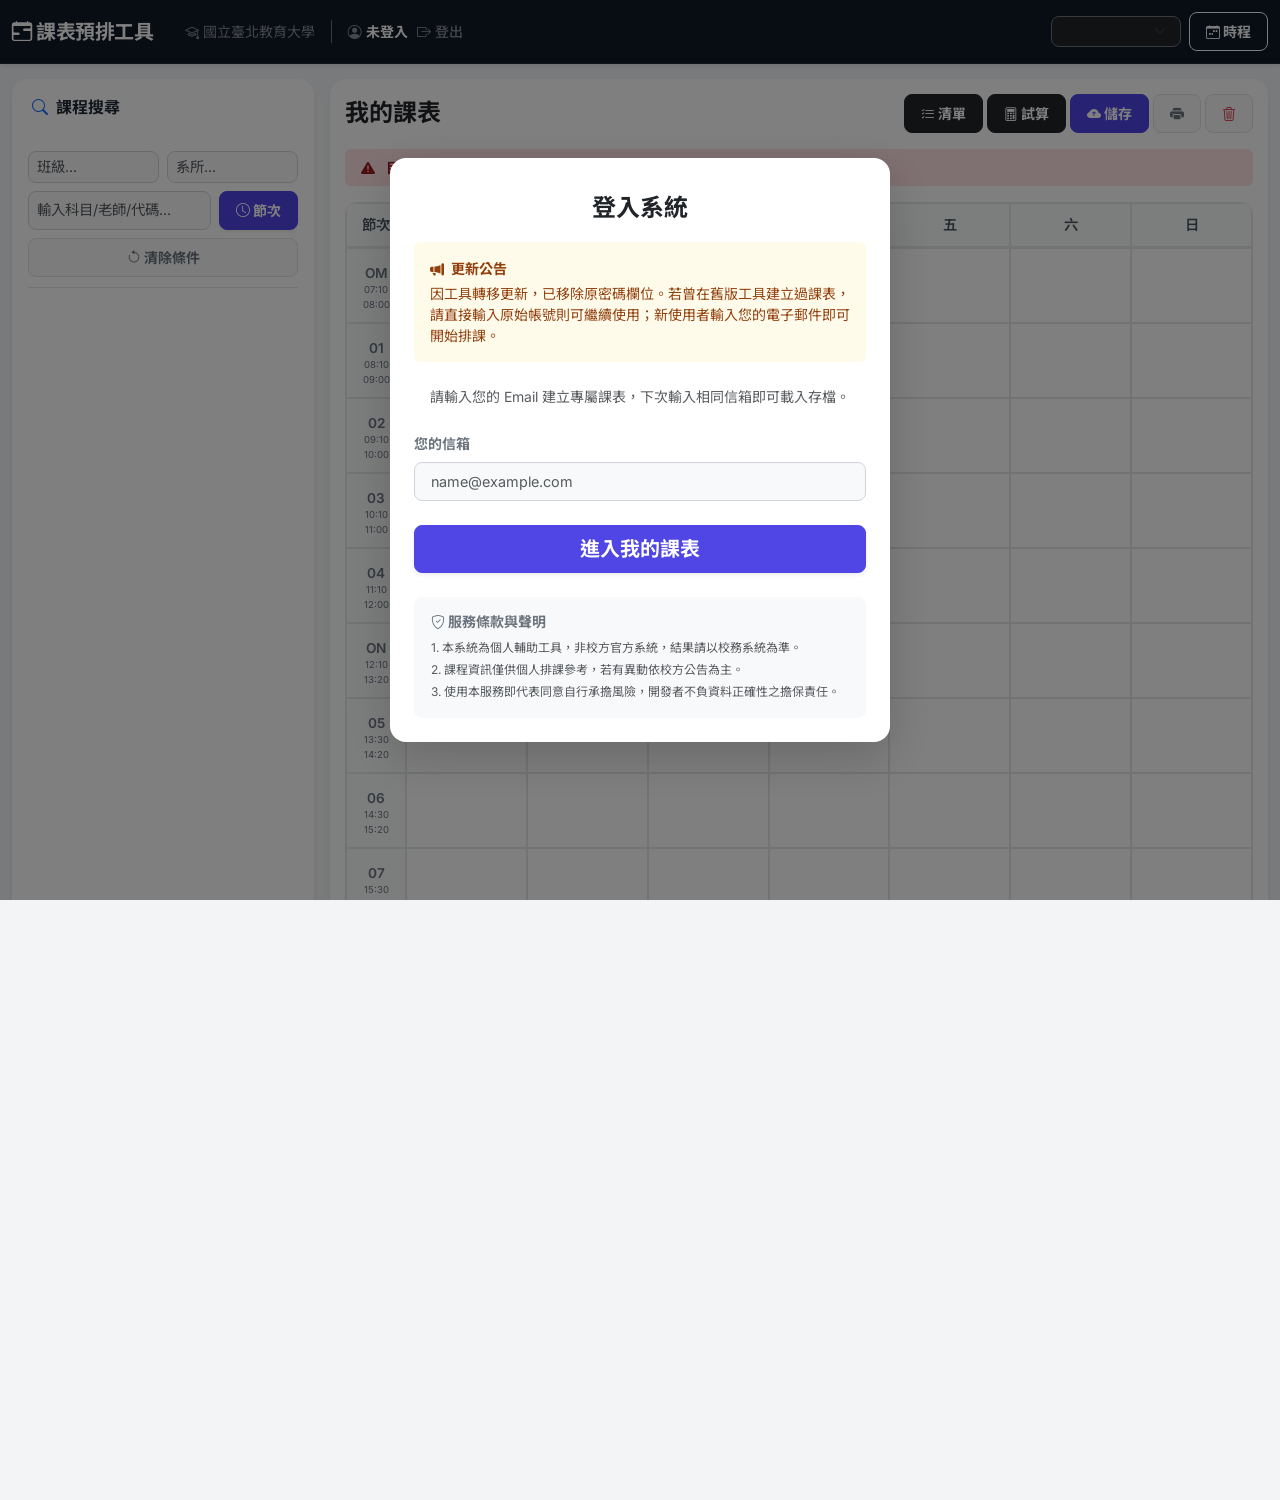
==== commit 40f5c35b: "Update index.html" ====
--- a/index.html
+++ b/index.html
@@ -166,8 +166,8 @@
       </div>
       <div class="modal-body px-4 pb-4">
         <div class="alert alert-warning border-0 small mb-4" style="background-color: #fffbeb; color: #92400e;">
-            <div class="fw-bold mb-1"><i class="bi bi-megaphone-fill me-1"></i> 系統更新公告</div>
-            因系統轉移更新，已移除原系統密碼欄位。若曾在舊版系統建立過課表，請直接輸入原始帳號繼續使用；新使用者輸入您的電子郵件即可開始排課。
+            <div class="fw-bold mb-1"><i class="bi bi-megaphone-fill me-1"></i> 更新公告</div>
+            因工具轉移更新，已移除原密碼欄位。若曾在舊版工具建立過課表，請直接輸入原始帳號則可繼續使用；新使用者輸入您的電子郵件即可開始排課。
         </div>
         <p class="text-muted small text-center mb-4">請輸入您的 Email 建立專屬課表，下次輸入相同信箱即可載入存檔。</p>
         <form onsubmit="event.preventDefault(); submitLogin();">
@@ -184,7 +184,7 @@
           <h6 class="fw-bold mb-2 small text-secondary"><i class="bi bi-shield-check"></i> 服務條款與聲明</h6>
           <ul class="list-unstyled mb-0 text-muted" style="font-size: 0.75rem;">
             <li class="mb-1">1. 本系統為個人輔助工具，非校方官方系統，結果請以校務系統為準。</li>
-            <li class="mb-1">2. 課程資訊僅供排課參考，若有異動依校方公告為主。</li>
+            <li class="mb-1">2. 課程資訊僅供個人排課參考，若有異動依校方公告為主。</li>
             <li>3. 使用本服務即代表同意自行承擔風險，開發者不負資料正確性之擔保責任。</li>
           </ul>
         </div>
@@ -344,7 +344,7 @@
 </div>
 
 <footer class="main-footer no-print">
-  <div class="mb-1 fw-bold text-dark">Copyright &copy; D. All rights reserved.</div>
+  <div class="mb-1 fw-bold text-dark">Copyright &copy; Daniel. All rights reserved.</div>
   <div class="small text-muted"><span id="footerInfo">Loading...</span> | <a href="mailto:xin.itts.1346@gmail.com" class="footer-link"><i class="bi bi-envelope"></i> 聯絡開發者</a></div>
 </footer>
 
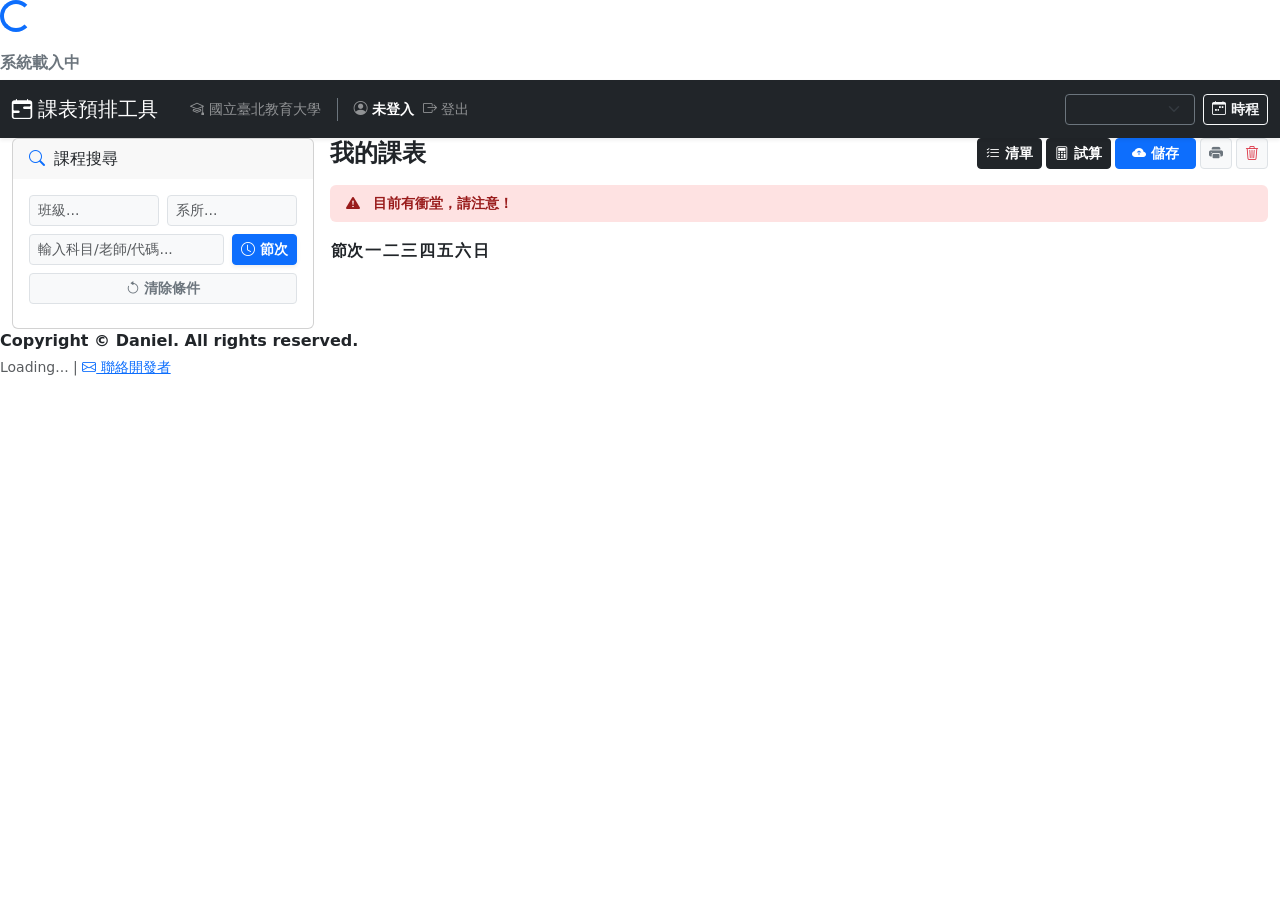
==== commit 9db20d32: "Update index.html" ====
--- a/index.html
+++ b/index.html
@@ -8,149 +8,23 @@
   <link href="https://cdn.jsdelivr.net/npm/bootstrap-icons@1.10.0/font/bootstrap-icons.css" rel="stylesheet">
   <link href="https://fonts.googleapis.com/css2?family=Inter:wght@400;500;600;700&family=Noto+Sans+TC:wght@400;500;700&display=swap" rel="stylesheet">
   
-  <style>
-    /* === 1. 現代化基礎設計 === */
-    :root {
-      --primary-color: #4f46e5;
-      --primary-hover: #4338ca;
-      --bg-color: #f3f4f6;
-      --card-bg: #ffffff;
-      --text-main: #1f2937;
-      --text-muted: #6b7280;
-      --border-color: #e5e7eb;
-    }
-
-    /* 手機版防跑版：限制最外層不超過螢幕寬度 */
-    html, body { height: 100%; margin: 0; padding: 0; overflow-x: hidden; width: 100vw; }
-    body { 
-      font-family: 'Inter', 'Noto Sans TC', sans-serif; 
-      background-color: var(--bg-color); 
-      color: var(--text-main);
-      display: flex; flex-direction: column; 
-    }
-    
-    .navbar { background-color: #111827 !important; border-bottom: 1px solid #1f2937; }
-    .navbar-brand { font-weight: 700; letter-spacing: -0.5px; }
-    .main-content { flex: 1 0 auto; padding-bottom: 30px; height: auto; overflow-x: hidden; padding-top: 15px; }
-    
-    .card, .timetable-wrapper, .modal-content { 
-      border: none; border-radius: 16px; background: var(--card-bg);
-      box-shadow: 0 4px 6px -1px rgba(0,0,0,0.05), 0 2px 4px -1px rgba(0,0,0,0.03); 
-    }
-    
-    .card-header { 
-      background-color: var(--card-bg) !important; color: var(--text-main) !important; 
-      border-bottom: 1px solid var(--border-color); font-weight: 700;
-      border-radius: 16px 16px 0 0 !important; padding: 1rem 1.25rem;
-    }
-
-    .form-control, .form-select { border-radius: 8px; border: 1px solid #d1d5db; box-shadow: inset 0 1px 2px rgba(0,0,0,0.02); font-size: 0.9rem; }
-    .form-control:focus, .form-select:focus { border-color: var(--primary-color); box-shadow: 0 0 0 3px rgba(79, 70, 229, 0.1); }
-    .btn { border-radius: 8px; font-weight: 500; padding: 0.5rem 1rem; transition: all 0.2s; }
-    .btn-primary { background-color: var(--primary-color); border-color: var(--primary-color); }
-    .btn-primary:hover { background-color: var(--primary-hover); border-color: var(--primary-hover); }
-
-    /* 課程列表設計 */
-    #courseList { overflow-y: auto; border-top: 1px solid var(--border-color); margin-top: 10px; }
-    .list-group-item { border-left: none; border-right: none; padding: 1rem 0.5rem; border-bottom: 1px solid var(--border-color); }
-    .list-group-item:last-child { border-bottom: none; }
-
-    /* 現代化課表網格 & 手機版防跑版 */
-    .timetable-wrapper { padding: 15px; overflow-x: auto; min-height: 300px; -webkit-overflow-scrolling: touch; width: 100%; max-width: 100vw; }
-    .timetable { width: 100%; table-layout: fixed; border-collapse: separate; border-spacing: 0; min-width: 800px; border: 1px solid var(--border-color); border-radius: 12px; overflow: hidden; }
-    .timetable th, .timetable td { border: 1px solid var(--border-color); text-align: center; vertical-align: middle; padding: 2px; height: 75px; }
-    .timetable th { background-color: #f9fafb; color: #4b5563; height: 45px; font-weight: 600; font-size: 0.9rem; border-bottom: 2px solid var(--border-color); }
-    .period-col { width: 60px; background-color: #f9fafb; font-weight: 600; color: #6b7280; font-size: 0.85rem; position: sticky; left: 0; z-index: 5; }
-    
-    .course-cell { border-radius: 6px; padding: 4px; margin-bottom: 3px; line-height: 1.25; cursor: pointer; text-align: left; border-left: 4px solid; transition: transform 0.15s ease, box-shadow 0.15s ease; position: relative; overflow: hidden; }
-    .course-cell:hover { transform: translateY(-2px); z-index: 10; box-shadow: 0 4px 10px rgba(0,0,0,0.1); overflow: visible; }
-    
-    .type-required { background-color: #e0e7ff; color: #3730a3; border-left-color: #6366f1; }
-    .type-elective { background-color: #f3f4f6; color: #374151; border-left-color: #9ca3af; }
-    .type-general { background-color: #fef3c7; color: #92400e; border-left-color: #f59e0b; }
-    .status-conflict { background-color: #fee2e2 !important; color: #991b1b !important; border-left-color: #ef4444 !important; }
-
-    .cell-title { font-size: 0.85rem; font-weight: 700; margin-bottom: 2px; letter-spacing: -0.2px; }
-    .cell-teacher { font-size: 0.75rem; opacity: 0.85; margin-bottom: 0px;}
-    .cell-room { font-size: 0.7rem; opacity: 0.7; }
-    .cell-class { font-size: 0.7rem; opacity: 0.8; margin-bottom: 2px; }
-    
-    .type-badge { font-size: 0.65rem; padding: 2px 4px; border-radius: 4px; margin-right: 4px; background: rgba(255,255,255,0.7); font-weight: 600; border: 1px solid rgba(0,0,0,0.05); }
-    .week-badge { font-size: 0.65rem; padding: 2px 4px; border-radius: 4px; margin-right: 3px; color: white; background-color: #8b5cf6; vertical-align: middle; font-weight: 600; }
-
-    .btn-delete { position: absolute; top: 2px; right: 2px; font-size: 11px; color: #dc3545; background: rgba(255,255,255,0.95); border-radius: 50%; width: 18px; height: 18px; line-height: 18px; text-align: center; display: none; z-index: 20; border: 1px solid #fecaca; }
-    .course-cell:hover .btn-delete { display: block; }
-
-    .main-footer { padding: 20px; text-align: center; color: var(--text-muted); font-size: 0.8rem; border-top: 1px solid var(--border-color); background: var(--bg-color); flex-shrink: 0; margin-top: auto; }
-    .footer-link { color: var(--text-muted); text-decoration: none; margin-left: 10px; transition: color 0.2s; }
-    .footer-link:hover { color: var(--primary-color); }
-    #loadingOverlay { position: fixed; top: 0; left: 0; width: 100%; height: 100%; background: rgba(255, 255, 255, 0.9); z-index: 9999; display: flex; flex-direction: column; justify-content: center; align-items: center; backdrop-filter: blur(4px); }
-    
-    @media (min-width: 768px) {
-      .desktop-h-100, .filter-card, .card-body-flex { height: 100%; overflow: hidden; }
-      .timetable-wrapper { height: 100%; overflow-y: auto; margin-top: 0; }
-      #courseList { flex: 1; max-height: none; }
-    }
-
-    /* === 📐 時間軸設計 === */
-    .timeline-container { position: relative; padding: 10px 0; margin: 0 auto; max-width: 700px; }
-    .timeline-container::after { content: ''; position: absolute; width: 2px; background-color: var(--border-color); top: 0; bottom: 0; left: 20px; margin-left: -1px; }
-    .timeline-item { padding: 10px 30px; position: relative; background-color: transparent; width: 100%; text-align: left; }
-    .timeline-item::after { content: ''; position: absolute; width: 14px; height: 14px; left: 13px; background-color: white; border: 2px solid #9ca3af; top: 18px; border-radius: 50%; z-index: 1; transition: all 0.3s; }
-    .timeline-content { padding: 15px 20px; background: white; position: relative; border-radius: 12px; border: 1px solid var(--border-color); }
-    .timeline-item.active .timeline-content { background-color: #fafafa; }
-    .timeline-item.active::after { background-color: var(--item-theme, var(--primary-color)); border-color: var(--item-theme, var(--primary-color)); box-shadow: 0 0 0 4px rgba(0,0,0,0.1); animation: pulse-dot 1.8s infinite ease-in-out; }
-    .timeline-item.past { opacity: 0.6; }
-    .timeline-item.past .timeline-content { background-color: #f9fafb; }
-    .timeline-item.past::after { background-color: #e5e7eb; border-color: #d1d5db; }
-    .step-list { padding: 0; margin-top: 15px; list-style: none; text-align: left; }
-    .step-item { padding-left: 5px; margin-bottom: 8px; color: var(--text-muted); font-size: 0.9rem; }
-    
-    @keyframes pulse-dot { 0% { box-shadow: 0 0 0 0 rgba(0,0,0,0.15); } 70% { box-shadow: 0 0 0 6px rgba(0,0,0,0); } 100% { box-shadow: 0 0 0 0 rgba(0,0,0,0); } }
-
-    /* === ⏰ 節次過濾器設計 === */
-    .time-grid-table { margin: 0 auto; border-collapse: separate; border-spacing: 2px; }
-    .time-grid-cell { cursor: pointer; transition: all 0.2s; color: #d1d5db; font-weight: bold; border-radius: 6px; padding: 6px 0 !important; background-color: #f9fafb; border: 1px solid #f3f4f6;}
-    .time-grid-cell:hover { background-color: #e5e7eb; color: #6b7280; border-color: #d1d5db; }
-    .time-grid-cell.selected { background-color: var(--primary-color) !important; color: white !important; border-color: var(--primary-hover) !important; box-shadow: inset 0 2px 4px rgba(0,0,0,0.1); }
-    .time-grid-header { font-size: 0.8rem; color: #4b5563; font-weight: bold; padding-bottom: 5px; }
-
-    /* 隱藏橫向捲動條 */
-    .filter-btn-wrapper::-webkit-scrollbar { display: none; }
-    .filter-btn-wrapper { -ms-overflow-style: none; scrollbar-width: none; }
-
-    /* === 列印優化 === */
-    @media print {
-      @page { size: A4 landscape; margin: 10mm; }
-      body { background: #fff; -webkit-print-color-adjust: exact; print-color-adjust: exact; color: #000; overflow: visible !important;}
-      .no-print, .navbar, .main-footer, .filter-card, #conflictAlert, .btn-delete, #announcementBanner { display: none !important; }
-      .main-content { padding: 0 !important; width: 100% !important; overflow: visible !important;}
-      .col-md-9 { width: 100% !important; flex: 0 0 100% !important; max-width: 100% !important; padding: 0; }
-      .timetable-wrapper { box-shadow: none !important; border: none !important; padding: 0 !important; margin: 0 !important; overflow: visible !important; height: auto !important; max-width: 100% !important; }
-      #scheduleTitle { text-align: center; font-size: 1.8rem; margin-bottom: 15px !important; color: #000; display: block; width: 100%; }
-      #scheduleTitle::after { content: " (" attr(data-user) ")"; font-size: 1.2rem; color: #555; font-weight: normal; }
-      .timetable { width: 100%; border: 2px solid #000 !important; border-radius: 0 !important; }
-      .timetable th, .timetable td { border: 1px solid #000 !important; height: auto; min-height: 80px; padding: 3px; }
-      .timetable th { background-color: #f0f0f0 !important; color: #000 !important; border-bottom: 2px solid #000 !important; font-size: 1rem; }
-      .period-col { background-color: #f8f9fa !important; color: #000 !important; font-size: 0.9rem; }
-      .course-cell { border: 1px solid #666; margin-bottom: 2px; padding: 3px 4px; background-color: #fff !important; color: #000 !important; border-left-width: 5px !important; box-shadow: none !important; }
-      .type-required { border-left-color: #6366f1 !important; }
-      .type-elective { border-left-color: #9ca3af !important; }
-      .type-general { border-left-color: #f59e0b !important; }
-      .cell-class, .cell-teacher, .type-badge { display: none !important; }
-      .cell-title { font-size: 0.9rem; margin-bottom: 1px; color: #000; }
-      .cell-room { font-size: 0.8rem; color: #444; }
-    }
-  </style>
+  <link rel="stylesheet" href="style.css">
 </head>
 <body>
 
 <div id="loadingOverlay">
   <div class="spinner-border text-primary" role="status"></div>
-  <h6 class="mt-3 text-secondary fw-bold">系統載入中</h6>
-</div>
-
-<div class="toast-container position-fixed bottom-0 end-0 p-3 no-print" style="z-index: 1060;"><div id="liveToast" class="toast align-items-center text-bg-success border-0" role="alert" aria-live="assertive" aria-atomic="true"><div class="d-flex"><div class="toast-body fw-bold"><i class="bi bi-check-circle-fill me-2"></i> 已加入課程</div><button type="button" class="btn-close btn-close-white me-2 m-auto" data-bs-dismiss="toast"></button></div></div></div>
+  <h6 class="mt-3 text-secondary fw-bold" id="loadingText">系統載入中</h6>
+</div>
+
+<div class="toast-container position-fixed bottom-0 end-0 p-3 no-print" style="z-index: 1060;">
+  <div id="liveToast" class="toast align-items-center text-bg-success border-0" role="alert" aria-live="assertive" aria-atomic="true">
+    <div class="d-flex">
+      <div class="toast-body fw-bold" id="toastMsg"><i class="bi bi-check-circle-fill me-2"></i> 已加入課程</div>
+      <button type="button" class="btn-close btn-close-white me-2 m-auto" data-bs-dismiss="toast"></button>
+    </div>
+  </div>
+</div>
 
 <div class="modal fade" id="creditModal" tabindex="-1"><div class="modal-dialog modal-dialog-centered"><div class="modal-content"><div class="modal-header bg-dark text-white border-0"><h5 class="modal-title fw-bold"><i class="bi bi-calculator"></i> 學分試算</h5><button type="button" class="btn-close btn-close-white" data-bs-dismiss="modal"></button></div><div class="modal-body text-center p-4"><div class="mb-3"><label class="form-label fw-bold text-secondary">請選擇您的年級</label><select class="form-select w-75 mx-auto" id="creditGradeSelect" onchange="checkCredits()"><option value="1">大一</option><option value="2">大二</option><option value="3">大三</option><option value="4">大四 (含延修生)</option></select></div><h1 class="display-3 fw-bold text-primary my-3" id="currentCreditDisplay">0</h1><p class="text-muted small" id="creditRuleText">學分下限: 15 / 上限: 27</p><div class="alert alert-danger d-none mt-3 text-start border-0" id="creditAlert" style="font-size: 0.9rem; background-color: #fee2e2; color: #991b1b;"><i class="bi bi-exclamation-triangle-fill me-1"></i> 學分未在規範內，選課前請務必確認，以免違反選課辦法。</div></div><div class="modal-footer border-0 justify-content-center"><button type="button" class="btn btn-secondary px-4" data-bs-dismiss="modal">關閉</button></div></div></div></div>
 <div class="modal fade" id="successModal" tabindex="-1"><div class="modal-dialog modal-sm modal-dialog-centered"><div class="modal-content"><div class="modal-body text-center py-4"><i class="bi bi-check-circle-fill text-success" style="font-size: 3rem;"></i><h5 class="fw-bold mt-3" id="successMsgTitle">儲存成功</h5><p class="text-muted small mb-3">資料已同步至雲端</p><button type="button" class="btn btn-success w-100 fw-bold" data-bs-dismiss="modal">確定</button></div></div></div></div>
@@ -161,30 +35,23 @@
 <div class="modal fade" id="loginModal" data-bs-backdrop="static" data-bs-keyboard="false" tabindex="-1">
   <div class="modal-dialog modal-dialog-centered">
     <div class="modal-content border-0 shadow-lg">
-      <div class="modal-header border-0 pb-0">
-        <h4 class="modal-title fw-bold text-dark w-100 text-center mt-3">登入系統</h4>
-      </div>
+      <div class="modal-header border-0 pb-0"><h4 class="modal-title fw-bold text-dark w-100 text-center mt-3">登入系統</h4></div>
       <div class="modal-body px-4 pb-4">
         <div class="alert alert-warning border-0 small mb-4" style="background-color: #fffbeb; color: #92400e;">
-            <div class="fw-bold mb-1"><i class="bi bi-megaphone-fill me-1"></i> 更新公告</div>
-            因工具轉移更新，已移除原密碼欄位。若曾在舊版工具建立過課表，請直接輸入原始帳號則可繼續使用；新使用者輸入您的電子郵件即可開始排課。
+            <div class="fw-bold mb-1"><i class="bi bi-megaphone-fill me-1"></i> 系統更新公告</div>
+            因系統轉移更新，已移除原系統密碼欄位。若曾在舊版系統建立過課表，請直接輸入原始帳號繼續使用；新使用者輸入您的電子郵件即可開始排課。
         </div>
         <p class="text-muted small text-center mb-4">請輸入您的 Email 建立專屬課表，下次輸入相同信箱即可載入存檔。</p>
         <form onsubmit="event.preventDefault(); submitLogin();">
-          <div class="mb-3">
-            <label class="form-label fw-bold text-secondary small">您的信箱</label>
-            <input type="email" id="loginId" class="form-control form-control-lg bg-light" placeholder="name@example.com" required>
-          </div>
-          <div class="d-grid mt-4">
-            <button type="submit" id="loginBtn" class="btn btn-primary btn-lg fw-bold shadow-sm">進入我的課表</button>
-          </div>
+          <div class="mb-3"><label class="form-label fw-bold text-secondary small">您的信箱</label><input type="email" id="loginId" class="form-control form-control-lg bg-light" placeholder="name@example.com" required></div>
+          <div class="d-grid mt-4"><button type="submit" id="loginBtn" class="btn btn-primary btn-lg fw-bold shadow-sm">進入我的課表</button></div>
         </form>
         <div id="loginError" class="text-danger mt-2 small text-center fw-bold"></div>
         <div class="bg-light p-3 rounded-3 mt-4 border border-light">
           <h6 class="fw-bold mb-2 small text-secondary"><i class="bi bi-shield-check"></i> 服務條款與聲明</h6>
           <ul class="list-unstyled mb-0 text-muted" style="font-size: 0.75rem;">
             <li class="mb-1">1. 本系統為個人輔助工具，非校方官方系統，結果請以校務系統為準。</li>
-            <li class="mb-1">2. 課程資訊僅供個人排課參考，若有異動依校方公告為主。</li>
+            <li class="mb-1">2. 課程資訊僅供排課參考，若有異動依校方公告為主。</li>
             <li>3. 使用本服務即代表同意自行承擔風險，開發者不負資料正確性之擔保責任。</li>
           </ul>
         </div>
@@ -201,25 +68,20 @@
           <h5 class="modal-title fw-bold text-dark fs-4" id="infoModalTitle">選課時程公告</h5>
           <button type="button" class="btn-close" data-bs-dismiss="modal"></button>
         </div>
-        
         <a href="https://academicntue.ntue.edu.tw/p/412-1002-485.php" target="_blank" class="text-secondary small text-decoration-none mb-3 px-2 py-1 rounded bg-light border transition-all" style="opacity: 0.85;">
           <i class="bi bi-box-arrow-up-right me-1"></i> 學校官方選課專區
         </a>
-
         <div class="w-100 overflow-auto filter-btn-wrapper" id="scheduleFilterGroup" style="display: none !important;">
            <div class="btn-group shadow-sm" role="group" style="min-width: 100%;">
              <input type="radio" class="btn-check" name="schedFilter" id="schedOld" autocomplete="off" checked onchange="renderScheduleCards('舊生')">
              <label class="btn btn-outline-primary fw-bold small text-nowrap" for="schedOld">舊生選課</label>
-
              <input type="radio" class="btn-check" name="schedFilter" id="schedNewUg" autocomplete="off" onchange="renderScheduleCards('大學部新生')">
              <label class="btn btn-outline-primary fw-bold small text-nowrap" for="schedNewUg">大學部新生</label>
-             
              <input type="radio" class="btn-check" name="schedFilter" id="schedNewPg" autocomplete="off" onchange="renderScheduleCards('碩博班新生')">
              <label class="btn btn-outline-primary fw-bold small text-nowrap" for="schedNewPg">碩博班新生</label>
            </div>
         </div>
       </div>
-      
       <div class="modal-body bg-light pt-2">
         <div class="timeline-container" id="infoModalBody"></div>
       </div>
@@ -245,15 +107,8 @@
         </div>
         <div class="table-responsive">
           <table class="table table-borderless text-center time-grid-table mb-0" style="table-layout: fixed; font-size: 0.85rem;">
-            <thead>
-              <tr>
-                <th class="time-grid-header">一</th><th class="time-grid-header">二</th><th class="time-grid-header">三</th>
-                <th class="time-grid-header">四</th><th class="time-grid-header">五</th><th class="time-grid-header">六</th>
-                <th class="time-grid-header">日</th>
-              </tr>
-            </thead>
-            <tbody id="timeGridBody">
-              </tbody>
+            <thead><tr><th class="time-grid-header">一</th><th class="time-grid-header">二</th><th class="time-grid-header">三</th><th class="time-grid-header">四</th><th class="time-grid-header">五</th><th class="time-grid-header">六</th><th class="time-grid-header">日</th></tr></thead>
+            <tbody id="timeGridBody"></tbody>
           </table>
         </div>
       </div>
@@ -266,7 +121,34 @@
 </div>
 
 <div class="modal fade" id="courseModal" tabindex="-1"><div class="modal-dialog modal-dialog-centered"><div class="modal-content"><div class="modal-header border-0 bg-light"><h5 class="modal-title fw-bold" id="modalCourseTitle">課程資訊</h5><button type="button" class="btn-close" data-bs-dismiss="modal"></button></div><div class="modal-body p-0"><table class="table table-striped mb-0"><tbody id="modalBody"></tbody></table></div></div></div></div>
-<div class="modal fade" id="listModal" tabindex="-1"><div class="modal-dialog modal-lg modal-dialog-centered modal-dialog-scrollable"><div class="modal-content"><div class="modal-header bg-dark text-white border-0"><h5 class="modal-title fw-bold"><i class="bi bi-list-check"></i> 已選課程清單</h5><button type="button" class="btn-close btn-close-white" data-bs-dismiss="modal"></button></div><div class="modal-body p-0"><div class="alert alert-light border-bottom small mb-0 rounded-0 text-center text-muted border-0"><i class="bi bi-info-circle"></i> 列表依加入時間排序</div><div class="table-responsive"><table class="table table-hover align-middle mb-0"><thead class="table-light"><tr><th>代碼</th><th>名稱</th><th>教師</th><th>時間</th><th>學分</th><th>操作</th></tr></thead><tbody id="listModalBody"></tbody></table></div></div><div class="modal-footer border-0 bg-light"><button type="button" class="btn btn-outline-dark btn-sm me-auto fw-bold" onclick="printList()"><i class="bi bi-printer"></i> 列印清單</button><div class="fw-bold text-primary fs-5">總學分: <span id="listTotalCredit">0</span></div><button type="button" class="btn btn-secondary btn-sm ms-3 px-3 fw-bold" data-bs-dismiss="modal">關閉</button></div></div></div></div>
+
+<div class="modal fade" id="listModal" tabindex="-1">
+  <div class="modal-dialog modal-lg modal-dialog-centered modal-dialog-scrollable">
+    <div class="modal-content">
+      <div class="modal-header bg-dark text-white border-0">
+        <h5 class="modal-title fw-bold"><i class="bi bi-list-check"></i> 已選課程清單</h5>
+        <button type="button" class="btn-close btn-close-white" data-bs-dismiss="modal"></button>
+      </div>
+      <div class="modal-body p-0">
+        <div class="alert alert-light border-bottom small mb-0 rounded-0 text-center text-muted border-0">
+          <i class="bi bi-info-circle"></i> 列表依加入時間排序，點擊「備註」可自行輸入提醒事項。
+        </div>
+        <div class="table-responsive">
+          <table class="table table-hover align-middle mb-0">
+            <thead class="table-light"><tr><th>代碼</th><th>名稱 / 備註</th><th>教師</th><th>時間</th><th>學分</th><th>操作</th></tr></thead>
+            <tbody id="listModalBody"></tbody>
+          </table>
+        </div>
+      </div>
+      <div class="modal-footer border-0 bg-light">
+        <button type="button" class="btn btn-outline-dark btn-sm me-auto fw-bold" onclick="printList()"><i class="bi bi-printer"></i> 列印清單</button>
+        <div class="fw-bold text-primary fs-5">總學分: <span id="listTotalCredit">0</span></div>
+        <button type="button" class="btn btn-secondary btn-sm ms-3 px-3 fw-bold" data-bs-dismiss="modal">關閉</button>
+      </div>
+    </div>
+  </div>
+</div>
+
 <div class="modal fade" id="noTimeModal" tabindex="-1"><div class="modal-dialog modal-sm modal-dialog-centered"><div class="modal-content"><div class="modal-body text-center py-4"><i class="bi bi-info-circle-fill text-warning" style="font-size: 3rem;"></i><h5 class="fw-bold mt-3">已加入清單</h5><p class="text-muted small mb-3">此課程無時間資訊，請至清單中查看</p><button type="button" class="btn btn-warning text-dark fw-bold w-100" data-bs-dismiss="modal">知道了</button></div></div></div></div>
 <div class="modal fade" id="unsavedModal" tabindex="-1"><div class="modal-dialog modal-dialog-centered"><div class="modal-content"><div class="modal-header bg-warning text-dark border-0"><h5 class="modal-title fw-bold"><i class="bi bi-exclamation-triangle-fill"></i> 尚未儲存</h5><button type="button" class="btn-close" data-bs-dismiss="modal"></button></div><div class="modal-body text-center py-4"><h5 class="fw-bold mb-2">您有未儲存的變更</h5><p class="text-muted small mb-0">離開前是否要儲存目前的課表？</p></div><div class="modal-footer border-0 justify-content-center bg-light"><button type="button" class="btn btn-light border fw-bold" data-bs-dismiss="modal">取消</button><button type="button" class="btn btn-danger fw-bold" onclick="handleUnsavedLeave()">不儲存離開</button><button type="button" class="btn btn-success fw-bold px-4" onclick="handleUnsavedSave()">儲存</button></div></div></div></div>
 
@@ -349,640 +231,7 @@
 </footer>
 
 <script src="https://cdn.jsdelivr.net/npm/bootstrap@5.3.0/dist/js/bootstrap.bundle.min.js"></script>
-<script>
-  // ==========================================
-  // ⚠️ 這是 GitHub Pages 專用，請設定 API_URL
-  // ==========================================
-  const API_URL = "https://script.google.com/macros/s/AKfycbw1tjPCIgpEXB0M5PhjHvGp3OhDu_INFtUFZbO8QvaPzNrOlqnTKXuQIWU25RIfHdWq/exec";
-
-  async function apiCall(action, params = {}) {
-    params.action = action; 
-    const response = await fetch(API_URL, {
-        method: "POST",
-        headers: { "Content-Type": "text/plain;charset=utf-8" },
-        body: JSON.stringify(params)
-    });
-    return await response.json();
-  }
-
-  let allData = [], currentSemData = [], userSchedules = {}, mySchedule = [], setupData = {}, schedules = [];
-  let currentSchedulesForModal = []; 
-  let currentUserId = "";
-  let loginModal, successModal, existModal, clearModal, removeModal, infoModal, courseModal, creditModal, listModal, unsavedModal, noTimeModal;
-  let courseToRemoveId = null;
-  let currentSemesterVal = ""; 
-  let isDirty = false, pendingSemester = null, toastEl;
-  
-  // 時間篩選器變數
-  let selectedTimeSlots = new Set();
-  let isTimeFilterActive = false;
-
-  const SESSION_TIMEOUT = 604800000; 
-  const COL = { SEM: 0, ID: 1, NAME: 2, TYPE: 4, CATEGORY: 5, CLASS: 6, DEPT: 7, SYS: 8, TEACHER: 9, TIME: 10, ROOM: 11, CREDIT: 12, NOTE: 20 };
-  const PERIODS = ["OM", "01", "02", "03", "04", "ON", "05", "06", "07", "08", "OE", "09", "10", "11", "12"];
-  const PERIOD_MAP = { "OM": "07:10-08:00", "01": "08:10-09:00", "02": "09:10-10:00", "03": "10:10-11:00", "04": "11:10-12:00", "ON": "12:10-13:20", "05": "13:30-14:20", "06": "14:30-15:20", "07": "15:30-16:20", "08": "16:30-17:20", "OE": "17:30-18:20", "09": "18:30-19:15", "10": "19:15-20:00", "11": "20:10-20:55", "12": "20:55-21:40" };
-  const WEEKDAY_MAP = { "一": 1, "二": 2, "三": 3, "四": 4, "五": 5, "六": 6, "日": 7 };
-
-  window.onload = function() {
-    renderTimetableGrid();
-    renderTimeGrid(); // 初始化時間篩選網格
-    
-    loginModal = new bootstrap.Modal(document.getElementById('loginModal'));
-    successModal = new bootstrap.Modal(document.getElementById('successModal'));
-    existModal = new bootstrap.Modal(document.getElementById('existModal'));
-    clearModal = new bootstrap.Modal(document.getElementById('clearModal'));
-    removeModal = new bootstrap.Modal(document.getElementById('removeModal'));
-    infoModal = new bootstrap.Modal(document.getElementById('infoModal'));
-    courseModal = new bootstrap.Modal(document.getElementById('courseModal'));
-    creditModal = new bootstrap.Modal(document.getElementById('creditModal'));
-    listModal = new bootstrap.Modal(document.getElementById('listModal'));
-    unsavedModal = new bootstrap.Modal(document.getElementById('unsavedModal'));
-    noTimeModal = new bootstrap.Modal(document.getElementById('noTimeModal'));
-    toastEl = new bootstrap.Toast(document.getElementById('liveToast'), {delay: 2000});
-    window.addEventListener('beforeunload', function (e) { if (isDirty) { e.preventDefault(); e.returnValue = ''; } });
-    
-    initApp();
-  };
-
-  async function initApp() {
-    const savedId = localStorage.getItem("schedule_uid");
-    const lastTime = localStorage.getItem("schedule_last_active");
-    let isSessionValid = (savedId && lastTime && (Date.now() - parseInt(lastTime) < SESSION_TIMEOUT));
-    
-    try {
-      const payload = { email: isSessionValid ? savedId : "" };
-      const res = await apiCall('appStart', payload);
-      if (res.error) throw new Error(res.error);
-
-      setupData = res.setupData || {};
-      schedules = res.schedules || [];
-      document.getElementById("footerInfo").innerText = `資料更新：${setupData['DataUpdateDate'] || 'N/A'} | 版本：${setupData['SystemVerDate'] || 'V2.0'}`;
-      
-      // 📣 顯示公告
-      if (setupData['Announcement'] && setupData['Announcement'].trim() !== "") {
-          document.getElementById('announcementText').innerText = setupData['Announcement'];
-          document.getElementById('announcementBanner').classList.remove('d-none');
-      }
-
-      const semList = res.semesterList || [];
-      let select = document.getElementById("globalSemester");
-      semList.forEach(s => select.add(new Option(s, s)));
-      currentSemesterVal = res.defaultSemester;
-      select.value = currentSemesterVal;
-      updateScheduleTitle(currentSemesterVal, isSessionValid ? savedId : "");
-
-      if(res.courseData && res.courseData.data) {
-        currentSemData = res.courseData.data;
-        try { sessionStorage.setItem(`course_data_${currentSemesterVal}`, JSON.stringify(currentSemData)); } catch(e) {}
-      }
-      updateFilterOptions();
-
-      if (isSessionValid && res.userData && res.userData.status === "success") {
-        currentUserId = savedId;
-        userSchedules = res.userData.scheduleMap;
-        document.getElementById("currentUserDisplay").innerText = currentUserId;
-        refreshSession();
-        mySchedule = userSchedules[currentSemesterVal] || [];
-        refreshTimetableUI();
-        filterCourses();
-      } else {
-        localStorage.removeItem("schedule_uid");
-        loginModal.show();
-      }
-    } catch (err) {
-      console.error(err);
-      alert("系統初始化失敗，請確認 API_URL 是否正確。");
-      loginModal.show();
-    } finally {
-      document.getElementById("loadingOverlay").style.display = 'none';
-    }
-  }
-
-  function logout() {
-    if(isDirty && !confirm("您有未儲存的變更，確定要登出並放棄變更嗎？")) return;
-    localStorage.removeItem("schedule_uid");
-    localStorage.removeItem("schedule_last_active");
-    currentUserId = "";
-    mySchedule = [];
-    userSchedules = {};
-    isDirty = false;
-    document.getElementById("currentUserDisplay").innerText = "未登入";
-    updateScheduleTitle(currentSemesterVal, "");
-    document.getElementById("loginId").value = "";
-    refreshTimetableUI(); 
-    loginModal.show();
-  }
-
-  async function submitLogin() {
-    let email = document.getElementById("loginId").value.trim(); 
-    if (!email) return; 
-    let btn = document.getElementById("loginBtn");
-    btn.disabled = true; btn.innerText = "驗證中...";
-    
-    try {
-      const res = await apiCall('handleUserLogin', { email: email });
-      if (res.status === "success") { 
-        currentUserId = email; 
-        userSchedules = res.scheduleMap; 
-        document.getElementById("currentUserDisplay").innerText = currentUserId; 
-        updateScheduleTitle(currentSemesterVal, currentUserId);
-        refreshSession(); 
-        loginModal.hide(); 
-        mySchedule = userSchedules[currentSemesterVal] || [];
-        refreshTimetableUI();
-      } else { 
-        document.getElementById("loginError").innerText = res.msg; 
-      }
-    } catch(err) {
-      document.getElementById("loginError").innerText = "連線失敗，請檢查網路";
-    } finally {
-      btn.disabled = false; btn.innerText = "進入我的課表";
-    }
-  }
-
-  function onSemesterSelectChange() {
-    const newSem = document.getElementById("globalSemester").value;
-    if (isDirty) { pendingSemester = newSem; unsavedModal.show(); document.getElementById("globalSemester").value = currentSemesterVal; } 
-    else { changeSemester(newSem); }
-  }
-  function handleUnsavedLeave() { unsavedModal.hide(); isDirty = false; if(pendingSemester) { document.getElementById("globalSemester").value = pendingSemester; changeSemester(pendingSemester); pendingSemester = null; } }
-  function handleUnsavedSave() { unsavedModal.hide(); saveToBackend(false); }
-
-  async function changeSemester(sem) {
-    if(!sem) sem = document.getElementById("globalSemester").value;
-    currentSemesterVal = sem; 
-    refreshSession();
-    updateScheduleTitle(sem, currentUserId);
-    document.querySelectorAll("td[id^='cell-']").forEach(td => td.innerHTML = "");
-    
-    const cachedData = sessionStorage.getItem(`course_data_${sem}`);
-    if(cachedData) {
-        currentSemData = JSON.parse(cachedData);
-        updateFilterOptions(); filterCourses(); 
-        mySchedule = userSchedules[sem] || []; 
-        refreshTimetableUI(); 
-        isDirty = false;
-        return;
-    }
-    
-    document.getElementById("loadingOverlay").style.display = 'flex';
-    try {
-      const res = await apiCall('getCourseData', { semester: sem });
-      if(res.error) throw new Error(res.error);
-      currentSemData = res.data; 
-      try { sessionStorage.setItem(`course_data_${sem}`, JSON.stringify(currentSemData)); } catch(e) {}
-      updateFilterOptions(); filterCourses(); 
-      mySchedule = userSchedules[sem] || []; 
-      refreshTimetableUI(); 
-      isDirty = false;
-    } catch(err) {
-      alert("讀取課程失敗");
-    } finally {
-      document.getElementById("loadingOverlay").style.display = 'none';
-    }
-  }
-
-  function parseCourseTime(timeStr) {
-    if (!timeStr) return [];
-    let raw = timeStr.replace(/[\uFF01-\uFF5E]/g, function(c) { return String.fromCharCode(c.charCodeAt(0) - 0xFEE0); }).replace(/\u3000/g, " ");
-    raw = raw.toUpperCase().replace(/0N/g, "ON").replace(/0E/g, "OE").replace(/0M/g, "OM");
-    let weekType = "ALL";
-    if (raw.includes("單週") && !raw.includes("雙週")) weekType = "ODD";
-    else if (raw.includes("雙週") && !raw.includes("單週")) weekType = "EVEN";
-    let cleanRaw = raw.replace(/-[\u4e00-\u9fa5]+/g, ""); 
-    const regex = /([\u4e00-\u9fa5])\s*\(([^)]+)\)/g;
-    let results = [], match;
-    while ((match = regex.exec(cleanRaw)) !== null) {
-      let weekdayIndex = WEEKDAY_MAP[match[1]];
-      let periods = match[2].split(',').map(p => {
-          let s = p.trim();
-          if (/^\d$/.test(s)) return '0' + s; 
-          if (s === 'E' || s === '0E') return 'OE';
-          if (s === 'N' || s === '0N') return 'ON';
-          if (s === 'M' || s === '0M') return 'OM';
-          return s;
-      }).filter(p => p);
-      if (weekdayIndex && periods.length > 0) results.push({ weekdayIndex, periods, weekType });
-    }
-    return results;
-  }
-
-  // === ⏰ 節次篩選器邏輯 ===
-  function renderTimeGrid() {
-    const tbody = document.getElementById("timeGridBody");
-    let html = "";
-    PERIODS.forEach(p => {
-      html += `<tr>`;
-      for (let d = 1; d <= 7; d++) {
-        let key = `${d}-${p}`;
-        html += `<td id="tg-${key}" class="time-grid-cell" onclick="toggleTimeSlot('${key}')">${p}</td>`;
-      }
-      html += `</tr>`;
-    });
-    tbody.innerHTML = html;
-  }
-
-  function toggleTimeSlot(key) {
-    const cell = document.getElementById(`tg-${key}`);
-    if (selectedTimeSlots.has(key)) {
-      selectedTimeSlots.delete(key);
-      cell.classList.remove('selected');
-    } else {
-      selectedTimeSlots.add(key);
-      cell.classList.add('selected');
-    }
-  }
-
-  function clearTimeFilter() {
-    selectedTimeSlots.clear();
-    document.querySelectorAll('.time-grid-cell.selected').forEach(c => c.classList.remove('selected'));
-    isTimeFilterActive = false;
-    document.getElementById('strictTimeSearch').checked = false;
-    updateTimeFilterBtnUI();
-    filterCourses();
-  }
-
-  function applyTimeFilter(fromButton = false) {
-    isTimeFilterActive = selectedTimeSlots.size > 0;
-    updateTimeFilterBtnUI();
-    if (fromButton) filterCourses();
-  }
-
-  function updateTimeFilterBtnUI() {
-    let btn = document.getElementById('timeFilterBtn');
-    if (isTimeFilterActive) {
-      btn.classList.replace('btn-primary', 'btn-success');
-      btn.innerHTML = `<i class="bi bi-check-circle-fill"></i> 節次 (${selectedTimeSlots.size})`;
-    } else {
-      btn.classList.replace('btn-success', 'btn-primary');
-      btn.innerHTML = `<i class="bi bi-clock"></i> 節次`;
-    }
-  }
-
-  // === 課程列表過濾 (含節次判斷) ===
-  function filterCourses() {
-    const key = document.getElementById("keyword").value.toLowerCase();
-    const classVal = document.getElementById("classInput").value;
-    const deptVal = document.getElementById("deptInput").value;
-    const isStrict = document.getElementById('strictTimeSearch').checked;
-    const listDiv = document.getElementById("courseList");
-    
-    let count = 0;
-    let html = '<div class="list-group list-group-flush">';
-    
-    for (let row of currentSemData) {
-      if (count >= 50) break;
-      
-      let matchKey = !key || `${row[COL.NAME]} ${row[COL.TEACHER]} ${row[COL.SYS]} ${row[COL.ID]}`.toLowerCase().includes(key);
-      let matchClass = !classVal || String(row[COL.CLASS]).includes(classVal);
-      let matchDept = !deptVal || String(row[COL.DEPT]).includes(deptVal);
-      
-      // 節次篩選邏輯
-      let matchTime = true;
-      if (isTimeFilterActive) {
-          let parsedTime = parseCourseTime(row[COL.TIME]);
-          let courseSlots = [];
-          parsedTime.forEach(seg => {
-              seg.periods.forEach(p => {
-                  courseSlots.push(`${seg.weekdayIndex}-${p}`);
-              });
-          });
-
-          if (courseSlots.length === 0) {
-              matchTime = false; // 無時間的課，篩選時先過濾掉
-          } else if (isStrict) {
-              // 嚴格：課程所有節次都必須在選取的節次內
-              matchTime = courseSlots.every(slot => selectedTimeSlots.has(slot));
-          } else {
-              // 寬鬆：課程只要有一個節次在選取內即可
-              matchTime = courseSlots.some(slot => selectedTimeSlots.has(slot));
-          }
-      }
-
-      if (matchKey && matchClass && matchDept && matchTime) {
-        let idSafe = String(row[COL.ID]);
-        let displayId = idSafe.padStart(4, '0');
-        let isRequired = String(row[COL.TYPE]).includes("必");
-        let typeBadge = isRequired ? '<span class="badge bg-primary me-1">必</span>' : '<span class="badge bg-secondary me-1">選</span>';
-        let roomIcon = row[COL.ROOM] ? `<span class="ms-2"><i class="bi bi-geo-alt"></i> ${row[COL.ROOM]}</span>` : '';
-        html += `<div class="list-group-item course-list-item d-flex justify-content-between align-items-center p-2"><div style="flex-grow: 1;"><div class="fw-bold text-dark mb-1">${typeBadge} ${row[COL.NAME]}</div><div class="text-muted" style="font-size: 0.8rem;"><span class="badge bg-light text-dark border me-1">${displayId}</span><span>${row[COL.CLASS]}</span> | <span>${row[COL.TEACHER]}</span><div class="mt-1"><i class="bi bi-clock"></i> ${row[COL.TIME]} ${roomIcon}</div></div></div><button class="btn btn-sm btn-light border ms-2 shadow-sm text-primary fw-bold" onclick="addToSchedule('${idSafe}')"><i class="bi bi-plus-lg"></i></button></div>`;
-        count++;
-      }
-    }
-    if (count === 0) listDiv.innerHTML = '<div class="p-4 text-center text-muted">查無符合課程</div>';
-    else listDiv.innerHTML = html + '</div>';
-  }
-
-  function refreshTimetableUI() {
-    document.querySelectorAll("td[id^='cell-']").forEach(td => td.innerHTML = "");
-    let hasConflictAlert = false;
-    let gridMap = {};
-
-    mySchedule.forEach(course => {
-      let timeSegments = [];
-      if (course.parsed) {
-          if (Array.isArray(course.parsed)) timeSegments = course.parsed;
-          else if (typeof course.parsed === 'object') timeSegments = [course.parsed]; 
-      }
-      timeSegments.forEach(seg => {
-        let type = seg.weekType || "ALL";
-        seg.periods.forEach(p => {
-            let key = `${seg.weekdayIndex}-${p}`;
-            if (!gridMap[key]) gridMap[key] = [];
-            gridMap[key].push({ course, type });
-        });
-      });
-    });
-
-    for (const [key, items] of Object.entries(gridMap)) {
-        let cell = document.getElementById(`cell-${key}`);
-        if (!cell) continue;
-        let isConflict = false;
-        if (items.length > 1) {
-            if (items.length === 2) {
-                let t1 = items[0].type, t2 = items[1].type;
-                if (!((t1 === "ODD" && t2 === "EVEN") || (t1 === "EVEN" && t2 === "ODD"))) isConflict = true;
-            } else isConflict = true;
-        }
-        if (isConflict) hasConflictAlert = true;
-
-        items.forEach(item => {
-            let course = item.course;
-            let row = course.fullData;
-            if(!row) return; 
-            let idSafe = String(course.id);
-            let isGeneral = String(row[COL.CATEGORY]).includes("通識");
-            let isRequired = String(row[COL.TYPE]).includes("必");
-            let colorClass = isGeneral ? "type-general" : (isRequired ? "type-required" : "type-elective");
-            if (isConflict) colorClass = "status-conflict";
-            let typeChar = isRequired ? "必" : "選";
-            let badgeHtml = `<span class="type-badge">${typeChar}</span>`;
-            let weekBadge = "";
-            if (item.type === "ODD") weekBadge = `<span class="week-badge">單週</span>`;
-            if (item.type === "EVEN") weekBadge = `<span class="week-badge" style="background-color:#e83e8c">雙週</span>`;
-
-            cell.innerHTML += `<div class="course-cell ${colorClass}" onclick="showCourseDetails('${idSafe}')"><div class="btn-delete" onclick="event.stopPropagation(); removeCourse('${idSafe}')"><i class="bi bi-trash3-fill"></i></div><div class="cell-class text-truncate">${row[COL.CLASS]}</div><div class="cell-title text-truncate">${weekBadge}${badgeHtml}${row[COL.NAME]}</div><div class="cell-teacher text-truncate"><i class="bi bi-person-fill" style="font-size:0.7rem;"></i> ${row[COL.TEACHER]}</div><div class="cell-room text-truncate"><i class="bi bi-geo-alt-fill" style="font-size:0.6rem;"></i> ${row[COL.ROOM] || "未定"}</div></div>`;
-        });
-    }
-    document.getElementById("conflictAlert").style.display = hasConflictAlert ? "block" : "none";
-  }
-
-  function addToSchedule(idStr) {
-    const id = String(idStr);
-    let row = currentSemData.find(r => String(r[COL.ID]) === id);
-    if(!row) { alert("系統錯誤：找不到該課程資料"); return; }
-    if (mySchedule.some(c => String(c.id) === id)) { existModal.show(); return; }
-    let parsed = parseCourseTime(row[COL.TIME]);
-    mySchedule.push({ id, name: row[COL.NAME], time: row[COL.TIME], parsed, fullData: row });
-    isDirty = true;
-    if (parsed.length > 0) { refreshTimetableUI(); toastEl.show(); } else { noTimeModal.show(); }
-  }
-
-  function openListModal() {
-    let tbody = document.getElementById("listModalBody");
-    tbody.innerHTML = "";
-    let total = 0;
-    if (mySchedule.length === 0) {
-        tbody.innerHTML = '<tr><td colspan="6" class="text-center text-muted py-3">尚未加入任何課程</td></tr>';
-    } else {
-        mySchedule.forEach(c => {
-            let r = c.fullData;
-            if(!r) return;
-            let credit = parseFloat(r[COL.CREDIT]) || 0;
-            total += credit;
-            let idSafe = String(c.id);
-            tbody.innerHTML += `<tr><td><span class="badge bg-secondary">${String(r[COL.ID]).padStart(4,'0')}</span></td><td class="fw-bold">${r[COL.NAME]}</td><td>${r[COL.TEACHER]}</td><td class="small text-muted">${r[COL.TIME]}</td><td><span class="fw-bold text-primary">${credit}</span></td><td><button class="btn btn-outline-danger btn-sm" onclick="listRemove('${idSafe}')"><i class="bi bi-trash3"></i></button></td></tr>`;
-        });
-    }
-    document.getElementById("listTotalCredit").innerText = total;
-    listModal.show();
-  }
-  function listRemove(id) { courseToRemoveId = id; removeModal.show(); }
-  function confirmRemove() {
-    if (courseToRemoveId) {
-      mySchedule = mySchedule.filter(c => String(c.id) !== String(courseToRemoveId));
-      refreshTimetableUI();
-      if (document.getElementById('listModal').classList.contains('show')) openListModal();
-      courseToRemoveId = null;
-      isDirty = true;
-    }
-    removeModal.hide();
-  }
-  
-  function printList() {
-    let content = `
-      <html><head><title>已選課程清單</title>
-      <style>
-        body { font-family: 'Helvetica Neue', Arial, sans-serif; padding: 20px; color: #333; }
-        h2 { text-align: center; border-bottom: 2px solid #000; padding-bottom: 10px; margin-bottom: 20px; }
-        table { width: 100%; border-collapse: collapse; margin-bottom: 20px; }
-        th, td { border: 1px solid #ddd; padding: 12px 8px; text-align: left; }
-        th { background: #f8f9fa; color: #000; font-weight: bold; border-bottom: 2px solid #ccc; }
-        tr:nth-child(even) { background-color: #fcfcfc; }
-        .total-row { background: #eee; font-weight: bold; font-size: 1.1em; }
-        .text-right { text-align: right; }
-      </style>
-      </head><body>
-      <h2>${document.getElementById("scheduleTitle").innerText} - 選課清單</h2>
-      <table><thead><tr><th>代碼</th><th>課程名稱</th><th>教師</th><th>時間</th><th>學分</th></tr></thead><tbody>`;
-    
-    let total = 0;
-    mySchedule.forEach(c => { 
-        let r = c.fullData; if(!r) return; 
-        let credit = parseFloat(r[COL.CREDIT]) || 0; total += credit; 
-        content += `<tr><td>${String(r[COL.ID]).padStart(4,'0')}</td><td><b>${r[COL.NAME]}</b></td><td>${r[COL.TEACHER]}</td><td>${r[COL.TIME]}</td><td>${credit}</td></tr>`; 
-    });
-    content += `</tbody><tfoot><tr class="total-row"><td colspan="4" class="text-right">總學分</td><td>${total}</td></tr></tfoot></table>
-      <div style="text-align: center; font-size: 0.8rem; color: #666; margin-top: 30px;">印出時間: ${new Date().toLocaleString()}</div>
-      </body></html>`;
-    let win = window.open('', '', 'height=600,width=800'); win.document.write(content); win.document.close(); win.print();
-  }
-  function removeCourse(id) { courseToRemoveId = id; removeModal.show(); }
-  function openClearModal() { clearModal.show(); }
-  
-  async function confirmClear() { 
-    if (!currentUserId) { loginModal.show(); return; } 
-    refreshSession(); 
-    mySchedule = []; 
-    refreshTimetableUI(); 
-    clearModal.hide(); 
-    await saveToBackend(true); 
-  }
-  
-  async function saveSchedule() { 
-    if (!currentUserId) { loginModal.show(); return; } 
-    refreshSession(); 
-    await saveToBackend(true); 
-  }
-  
-  async function saveToBackend(showSuccess = false) {
-    document.getElementById("loadingOverlay").style.display = 'flex';
-    const sem = currentSemesterVal;
-    try {
-      const res = await apiCall('saveUserSchedule', { semester: sem, json: JSON.stringify(mySchedule), email: currentUserId });
-      if(res.status === "success") {
-        userSchedules[sem] = mySchedule;
-        isDirty = false;
-        if(showSuccess) successModal.show();
-        if(pendingSemester) { 
-            document.getElementById("globalSemester").value = pendingSemester; 
-            changeSemester(pendingSemester); 
-            pendingSemester = null; 
-        }
-      } else alert(res.msg);
-    } catch(err) {
-      alert("儲存失敗：" + err);
-    } finally {
-      document.getElementById("loadingOverlay").style.display = 'none';
-    }
-  }
-  
-  function printSchedule() { window.print(); }
-  function refreshSession() { if (currentUserId) { localStorage.setItem("schedule_uid", currentUserId); localStorage.setItem("schedule_last_active", Date.now()); } }
-  
-  function updateScheduleTitle(sem, userEmail) {
-      document.getElementById("scheduleTitle").innerText = formatSemesterTitle(sem);
-      document.getElementById("scheduleTitle").setAttribute("data-user", userEmail || "未登入");
-  }
-  
-  function formatSemesterTitle(sem) { 
-      if (sem && sem.includes("-")) { 
-          let parts = sem.split("-"); 
-          let termChi = parts[1] == "1" ? "第一" : (parts[1] == "2" ? "第二" : parts[1]); 
-          return `${parts[0]}學年度${termChi}學期`; 
-      } 
-      return sem; 
-  }
-  
-  function updateFilterOptions() {
-    let classes = [...new Set(currentSemData.map(r => r[COL.CLASS]))].sort(); document.getElementById("classOptions").innerHTML = classes.map(c => `<option value="${c}">`).join('');
-    let depts = [...new Set(currentSemData.map(r => r[COL.DEPT]))].sort(); document.getElementById("deptOptions").innerHTML = depts.map(d => `<option value="${d}">`).join('');
-  }
-  
-  function clearFilters() {
-    document.getElementById("keyword").value = "";
-    document.getElementById("classInput").value = "";
-    document.getElementById("deptInput").value = "";
-    filterCourses();
-  }
-  
-  function renderTimetableGrid() {
-    const tbody = document.getElementById("timetableBody");
-    let html = "";
-    PERIODS.forEach(p => {
-      html += `<tr><td class="period-col"><div class="mt-1">${p}</div><div style="font-size:0.7em;font-weight:normal;">${PERIOD_MAP[p].split('-')[0]}</div><div style="font-size:0.7em;font-weight:normal;">${PERIOD_MAP[p].split('-')[1]}</div></td>`;
-      for (let d = 1; d <= 7; d++) html += `<td id="cell-${d}-${p}"></td>`;
-      html += `</tr>`;
-    });
-    tbody.innerHTML = html;
-  }
-  
-  function showCourseDetails(id) {
-    const c = mySchedule.find(x => String(x.id) === String(id)); if(!c) return; const r = c.fullData;
-    document.getElementById("modalCourseTitle").innerText = r[COL.NAME];
-    let html = `<tr><th width="30%">學期</th><td>${r[COL.SEM]}</td></tr><tr><th>代碼</th><td>${String(r[COL.ID]).padStart(4,'0')}</td></tr><tr><th>教師</th><td>${r[COL.TEACHER]}</td></tr><tr><th>班級</th><td>${r[COL.CLASS]}</td></tr><tr><th>選別</th><td>${r[COL.TYPE]}</td></tr><tr><th>修別</th><td>${r[COL.CATEGORY]}</td></tr><tr><th>時間</th><td>${r[COL.TIME]}</td></tr><tr><th>教室</th><td>${r[COL.ROOM]}</td></tr><tr><th>學分</th><td>${r[COL.CREDIT]}</td></tr><tr><th>備註</th><td class="text-danger">${r[COL.NOTE] || ""}</td></tr>`;
-    document.getElementById("modalBody").innerHTML = html;
-    courseModal.show();
-  }
-  
-  function openCreditModal() {
-    let total = 0; mySchedule.forEach(c => { let r = c.fullData; if(r) { let credit = parseFloat(r[COL.CREDIT]); if(!isNaN(credit)) total += credit; }});
-    document.getElementById("currentCreditDisplay").innerText = total; checkCredits(total); creditModal.show();
-  }
-  
-  function checkCredits(currentTotal) {
-    if(currentTotal === undefined) currentTotal = parseFloat(document.getElementById("currentCreditDisplay").innerText);
-    let grade = document.getElementById("creditGradeSelect").value; let ruleText = "", isValid = true;
-    if (grade == "1") { ruleText = "學分下限: 15 / 上限: 27"; if (currentTotal < 15 || currentTotal > 27) isValid = false; }
-    else if (grade == "2" || grade == "3") { ruleText = "學分下限: 15 (無上限)"; if (currentTotal < 15) isValid = false; }
-    else if (grade == "4") { ruleText = "至少修習一門課程"; if (mySchedule.length === 0) isValid = false; }
-    document.getElementById("creditRuleText").innerText = ruleText;
-    let alertBox = document.getElementById("creditAlert"); if (!isValid) alertBox.classList.remove("d-none"); else alertBox.classList.add("d-none");
-  }
-  
-  function openInfoModal() {
-    const sem = document.getElementById("globalSemester").value; 
-    document.getElementById("infoModalTitle").innerText = formatSemesterTitle(sem).replace(" 預排課表", "") + " 選課時程公告";
-    currentSchedulesForModal = schedules.filter(item => item.semester === sem);
-    
-    const filterGroup = document.getElementById('scheduleFilterGroup');
-    
-    if (sem.endsWith('-1') && currentSchedulesForModal.length > 0) {
-        filterGroup.style.setProperty('display', 'flex', 'important');
-        document.getElementById('schedOld').checked = true; 
-        renderScheduleCards('舊生');
-    } else {
-        filterGroup.style.setProperty('display', 'none', 'important');
-        renderScheduleCards('ALL'); 
-    }
-    infoModal.show();
-  }
-
-  function renderScheduleCards(filterTarget) {
-    const container = document.getElementById("infoModalBody"); 
-    if(!currentSchedulesForModal || currentSchedulesForModal.length === 0) { 
-        container.innerHTML = '<div class="text-center text-muted py-4 w-100">本學期尚無選課公告</div>'; 
-        return; 
-    }
-    
-    const now = new Date(); 
-    let html = "";
-    
-    currentSchedulesForModal.forEach(item => {
-      let target = item.target || '全部';
-      
-      if (filterTarget !== 'ALL' && target !== '全部') {
-          if (target === '新生' && (filterTarget === '大學部新生' || filterTarget === '碩博班新生')) {
-          } else if (!target.includes(filterTarget)) {
-              return; 
-          }
-      }
-
-      let startTime = new Date(item.startISO); 
-      let endTime = new Date(item.endISO); 
-      let statusClass = "", badgeHtml = "";
-      
-      let validThemes = ['primary', 'secondary', 'success', 'danger', 'warning', 'info', 'dark'];
-      let safeTheme = validThemes.includes(item.theme) ? item.theme : 'primary';
-      let themeColor = `var(--bs-${safeTheme})`;
-
-      if (now >= startTime && now <= endTime) { 
-          statusClass = "active"; 
-          badgeHtml = `<span class="badge bg-${safeTheme} float-end small fw-bold">進行中</span>`; 
-      } else if (now > endTime) { 
-          statusClass = "past"; 
-          badgeHtml = '<span class="badge bg-secondary float-end small fw-bold">已結束</span>'; 
-      } else {
-          badgeHtml = '<span class="badge bg-light text-secondary border float-end small fw-bold">未開始</span>';
-      }
-      
-      let stepsHtml = '<ul class="step-list">'; 
-      item.steps.split('\n').forEach(step => { 
-          let cleanStep = step.replace(/^[\d\.\-•、\s]+/, '');
-          if(cleanStep) {
-              stepsHtml += `<li class="step-item"><i class="bi bi-dot text-${safeTheme}"></i> ${cleanStep}</li>`; 
-          }
-      }); 
-      stepsHtml += '</ul>';
-      
-      html += `
-        <div class="timeline-item ${statusClass}" style="--item-theme: ${themeColor};">
-          <div class="timeline-content shadow-sm" style="${statusClass === 'active' ? `border-color: ${themeColor};` : ''}">
-            ${badgeHtml}
-            <h6 class="fw-bold text-dark mb-1 fs-5" style="padding-right: 70px;">${item.title}</h6>
-            <div class="small text-muted fw-bold mb-2"><i class="bi bi-clock"></i> ${item.dateRange}</div>
-            ${stepsHtml}
-          </div>
-        </div>`;
-    });
-    
-    if (html === "") {
-        container.innerHTML = `<div class="text-center text-muted py-4 w-100">查無符合條件的選課時程</div>`;
-    } else {
-        container.innerHTML = html; 
-    }
-  }
-</script>
+<script src="app.js"></script>
 
 </body>
 </html>
